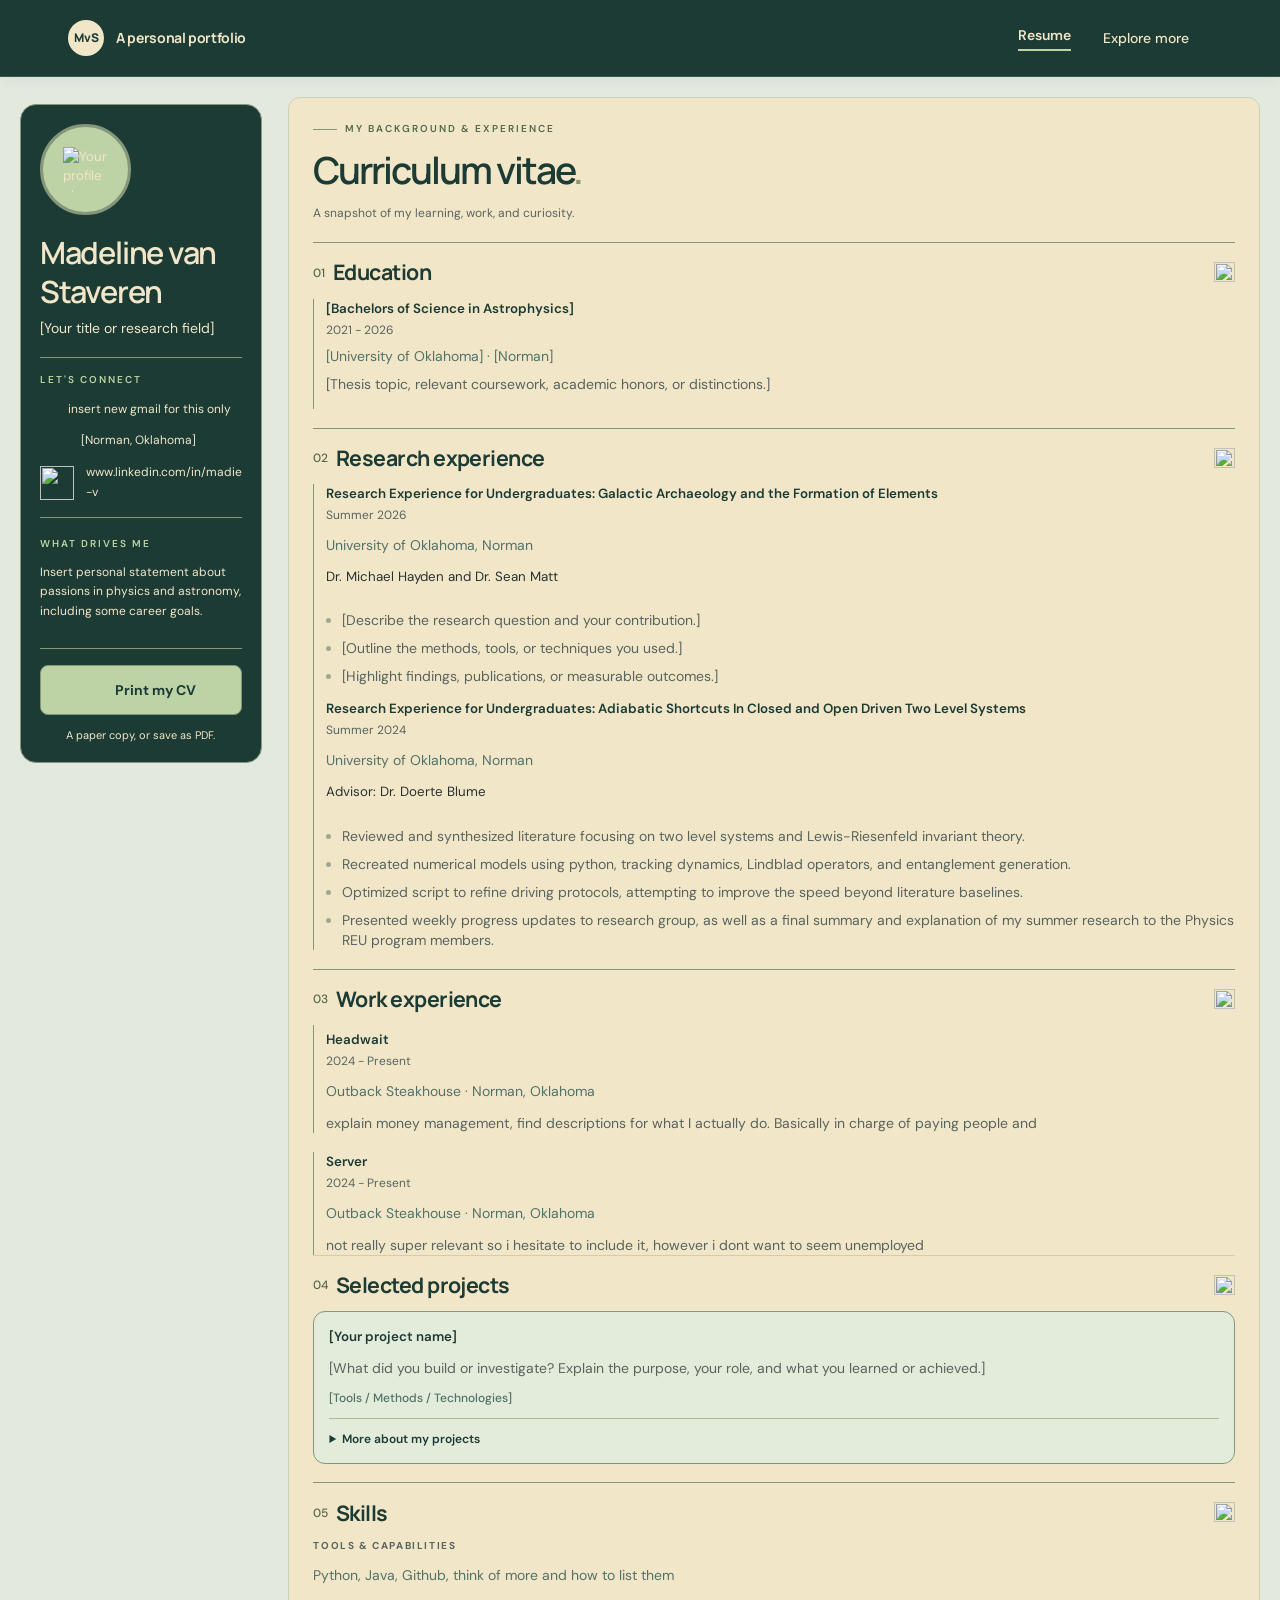
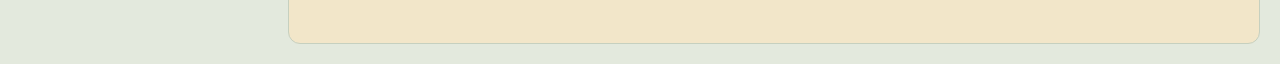
==== index.html @ 47c58ddf "Add files via upload" ====
<!DOCTYPE html>
<html lang="en">
  <head>
    <title>Your Name — Curriculum Vitae</title>
  <meta charset="UTF-8"/>
  <meta name="viewport" content="width=device-width, initial-scale=1.0"/>
  <meta name="robots" content="index,follow">
  <meta name="generator" content="GrapesJS Studio">
  <meta name="description" content="A personal curriculum vitae, research portfolio, and a little about the person behind the work."/>
  <meta property="og:title" content="More About My Projects"/>
  <link rel="preconnect" href="https://fonts.googleapis.com"/>
<link rel="preconnect" href="https://fonts.gstatic.com" crossorigin=""/>
<link href="https://fonts.googleapis.com/css2?family=DM+Sans:wght@400;500;600;700&amp;family=Manrope:wght@500;600;700;800&amp;display=swap" rel="stylesheet"/>
  <link rel="stylesheet" href="./style.css">
  </head>
  <body id="i7v72m" class="gjs-t-body cv-page"><header id="i54zw5" class="site-header"><nav aria-label="Main navigation" id="ip7h6k" class="main-navigation"><a href="./cv.html" id="iegeul" class="gjs-t-link portfolio-home"><span id="i4m7z5" class="personal-monogram">MvS</span><span id="iplcfj" class="website-name">A personal portfolio</span></a><div id="iib8rl" class="navigation-links"><a href="./index.html" aria-current="page" id="igdxzm" class="gjs-t-link cv-navigation-link">Resume</a><details data-menu="" id="i2ym6u" class="explore-dropdown"><summary id="i745q3" class="explore-dropdown-toggle">Explore more<img src="https://api.iconify.design/lucide-chevron-down.svg?color=%23244b43" width="15" height="15" alt="" id="izv2zl"/></summary><div id="isn1ob" class="gjs-t-border explore-dropdown-menu"><a href="./more-about-me.html" id="ig0u7g" class="gjs-t-link more-about-me-link">More About Me</a><a href="./cv.html" id="ivvmmy" class="gjs-t-link more-about-my-projects-link">More About My Projects</a></div></details></div></nav></header><main id="cv-start" class="two-column-cv-layout"><aside aria-label="Personal profile" id="ijd65q" class="fixed-personal-profile"><div id="iqv1b8" class="profile-content"><div id="iqabx7" class="profile-photo-area"><div class="profile-photo-frame"><img src="https://api.iconify.design/lucide-user-round.svg?color=%23517269" alt="Your profile photo placeholder" width="112" height="112" data-photo="" class="profile-photo"/></div><label class="upload-photo-label">Add your photo
<input type="file" accept="image/jpeg,image/png,image/webp" data-photo-input="" class="profile-photo-upload"/></label></div><div class="name-and-profession"><h1 data-field="name" aria-label="Your name" spellcheck="false" id="iljzv3" class="editable-name">Madeline van Staveren</h1><p data-field="title" aria-label="Professional title" class="editable-professional-title">[Your title or research field]</p></div><section id="imna2j" class="contact-information"><h2 class="contact-heading">Let's connect</h2><div class="email-contact"><img src="https://api.iconify.design/lucide-mail.svg?color=%23cbe2b5" width="16" height="16" alt="" id="idjggi" class="email-icon"/><span data-field="email" aria-label="Email address" id="ifij7c" class="editable-email">insert new gmail for this only</span></div><div class="location-contact"><img src="https://static.vecteezy.com/system/resources/previews/044/267/763/non_2x/outline-drawing-of-oklahoma-state-map-free-png.png" width="16" height="16" alt="" id="it7tl-3" class="location-icon"/><span data-field="location" aria-label="Location" id="iwqdhr" class="editable-location">[Norman, Oklahoma]</span></div><div class="website-contact"><img src="https://www.vikingcamps.com/wp-content/uploads/2024/01/linkedin-logo-linkedin-icon-transparent-free-png.webp" width="16" height="16" alt="" id="iukyr-2" class="website-icon"/><span data-field="website" aria-label="Website or LinkedIn" id="i36v7v" class="editable-website">www.linkedin.com/in/madie-v</span></div></section><section id="ikulef" class="personal-statement"><h2 class="personal-statement-heading">What drives me</h2><p data-field="statement" aria-label="Personal statement" id="ijcf7h" class="editable-personal-statement">Insert personal statement about passions in physics and astronomy, including some career goals.</p></section><div class="print-actions"><button type="button" data-print="" class="gjs-t-button print-cv-button"><img src="https://api.iconify.design/lucide-printer.svg?color=%23244b43" alt="" width="17" height="17"/>Print my CV</button><span class="print-helper">A paper copy, or save as PDF.</span></div></div></aside><div id="id5lxn" class="cv-document"><div class="document-eyebrow"><span aria-hidden="true" class="eyebrow-divider"></span>My background &amp; experience</div><div class="cv-introduction"><h2 class="gjs-t-h1 cv-title">Curriculum vitae<span class="title-accent">.</span></h2><p id="iqh8li" class="cv-subtitle">A snapshot of my learning, work, and curiosity.</p></div><div class="editing-instructions"><img src="https://api.iconify.design/lucide-pencil-line.svg?color=%235b7154" alt="" width="17" height="17" class="edit-icon"/><div class="editing-help"><p id="inx8cy" class="editing-tip">Click any placeholder to fill in your CV. Add your photo on the left, then choose “Print my CV” to print or save a PDF.</p><p aria-live="polite" data-status="" class="save-status">Edits are saved in this browser only.</p></div></div><section id="idrsw" class="education-section"><div id="ibc089" class="section-heading-row"><span class="section-number">01</span><h2 class="gjs-t-h2 education-heading">Education</h2><img src="https://api.iconify.design/lucide-graduation-cap.svg?color=%2385977b" alt="" width="21" height="21" class="education-icon"/></div><div class="education-entries"><article class="degree-entry"><div id="iesxng" class="entry-title-row"><h3 data-field="degree-one" aria-label="Degree and field" id="iuhxrv" class="editable-degree">[Bachelors of Science in Astrophysics]</h3><span data-field="degree-one-dates" aria-label="Degree dates" id="i0c14a" class="editable-dates">2021 - 2026</span></div><p data-field="university-one" aria-label="University and location" id="i4zea4" class="editable-university">[University of Oklahoma] · [Norman]</p><p data-field="degree-one-details" aria-label="Education details" class="editable-education-details">[Thesis topic, relevant coursework, academic honors, or distinctions.]</p></article><article id="iq0z9n" class="degree-entry"></article></div></section><section id="i0muk2" class="research-experience-section"><div id="ijy4n1" class="section-heading-row"><span class="section-number">02</span><h2 class="gjs-t-h2 research-heading">Research experience</h2><img src="https://api.iconify.design/lucide-microscope.svg?color=%2385977b" alt="" width="21" height="21" class="research-icon"/></div><article id="ixwggk" class="research-entry"><div id="iszese" class="entry-title-row"><h3 data-field="research-role" aria-label="Research role" id="im0867" class="editable-research-role">Research Experience for Undergraduates: Galactic Archaeology and the Formation of Elements</h3><span data-field="research-dates" aria-label="Research dates" id="i6ov1f" class="editable-dates">Summer 2026</span></div><p data-field="research-institution" aria-label="Research institution" id="iupzvl" class="editable-research-institution">University of Oklahoma, Norman<div id="iolrtf">Dr. Michael Hayden and Dr. Sean Matt</div></p><ul id="i2kgdj" class="research-achievements"><li data-field="research-question" aria-label="Research question" id="i47xoz" class="editable-research-achievement">[Describe the research question and your contribution.]</li><li data-field="research-methods" aria-label="Research methods" class="editable-research-achievement">[Outline the methods, tools, or techniques you used.]</li><li data-field="research-outcomes" aria-label="Research outcomes" id="iyittm" class="editable-research-achievement">[Highlight findings, publications, or measurable outcomes.]</li></ul></article><article id="izejb4u" class="research-entry"><div id="iivytln" class="entry-title-row"><h3 data-field="research-role" aria-label="Research role" id="im45psh" class="editable-research-role">Research Experience for Undergraduates: Adiabatic Shortcuts In Closed and Open Driven Two Level Systems</h3><span data-field="research-dates" aria-label="Research dates" id="ihje3yf" class="editable-dates">Summer 2024</span></div><p data-field="research-institution" aria-label="Research institution" id="i1qhl0x" class="editable-research-institution">University of Oklahoma, Norman<br/><div>Advisor: Dr. Doerte Blume</div></p><ul id="i5al7o" class="research-achievements"><li data-field="research-question" aria-label="Research question" id="i005l7g" class="editable-research-achievement">Reviewed and synthesized literature focusing on two level systems and Lewis-Riesenfeld invariant theory.</li><li data-field="research-methods" aria-label="Research methods" id="ils17pn" class="editable-research-achievement">Recreated numerical models using python, tracking dynamics, Lindblad operators, and entanglement generation. </li><li data-field="research-outcomes" aria-label="Research outcomes" id="i1ao8hs" class="editable-research-achievement">Optimized script to refine driving protocols, attempting to improve the speed beyond literature baselines. </li><li data-field="research-outcomes" aria-label="Research outcomes" id="i1ao8hs-2" class="editable-research-achievement">Presented weekly progress updates to research group, as well as a final summary and explanation of my summer research to the Physics REU program members. </li></ul></article></section><section id="ihuscf" class="work-experience-section"><div class="section-heading-row"><span class="section-number">03</span><h2 class="gjs-t-h2 work-heading">Work experience</h2><img src="https://api.iconify.design/lucide-briefcase-business.svg?color=%2385977b" alt="" width="21" height="21" class="work-icon"/></div><article id="i9oxx5" class="work-entry"><div id="ip3hmh" class="entry-title-row"><h3 data-field="job" aria-label="Job title" id="ikc2oh" class="editable-job-title">Headwait</h3><span data-field="job-dates" aria-label="Employment dates" id="inrzig" class="editable-dates">2024 - Present</span></div><p data-field="employer" aria-label="Employer" id="iwjk4g" class="editable-employer">Outback Steakhouse · Norman, Oklahoma</p><p data-field="job-details" aria-label="Work achievements" id="iufydf" class="editable-work-description">explain money management, find descriptions for what I actually do. Basically in charge of paying people and </p></article></section><article id="i7f7hk" class="work-entry"><div id="i1pdqj" class="entry-title-row"><h3 data-field="job" aria-label="Job title" id="iv1umf" class="editable-job-title">Server</h3><span data-field="job-dates" aria-label="Employment dates" id="i2srmb" class="editable-dates">2024 - Present</span></div><p data-field="employer" aria-label="Employer" id="imykng" class="editable-employer">Outback Steakhouse · Norman, Oklahoma</p><p data-field="job-details" aria-label="Work achievements" id="iu8eie" class="editable-work-description">not really super relevant so i hesitate to include it, however i dont want to seem unemployed </p></article><section id="selected-projects" class="selected-projects-section"><div class="section-heading-row"><span class="section-number">04</span><h2 class="gjs-t-h2 projects-heading">Selected projects</h2><img src="https://api.iconify.design/lucide-folder-open.svg?color=%2385977b" alt="" width="21" height="21" class="projects-icon"/></div><article class="gjs-t-border featured-project-card"><h3 data-field="project-name" aria-label="Project title" class="editable-project-title">[Your project name]</h3><p data-field="project-description" aria-label="Project description" class="editable-project-description">[What did you build or investigate? Explain the purpose, your role, and what you learned or achieved.]</p><p data-field="project-tools" aria-label="Project tools" class="editable-project-tools">[Tools / Methods / Technologies]</p><details data-project-details="" class="project-details-dropdown"><summary class="gjs-t-link project-details-toggle">More about my projects</summary><p data-field="project-story" aria-label="Extended project details" class="editable-extended-project-details">[Share the challenge, your approach, collaborators, outcomes, and where readers can find your work.]</p></details></article></section><section class="skills-and-recognition-section"><div id="ieyxem" class="section-heading-row"><span class="section-number">05</span><h2 id="i9pp5v" class="gjs-t-h2 skills-heading">Skills</h2><img src="https://api.iconify.design/lucide-award.svg?color=%2385977b" alt="" width="21" height="21" class="recognition-icon"/></div><div class="skills-and-awards-columns"><div class="skills-group"><h3 class="skills-subheading">Tools &amp; capabilities</h3><p data-field="skills" aria-label="Skills" id="i7e7za" class="editable-skills">Python, Java, Github, think of more and how to list them</p></div><div id="ib4f3a" class="awards-group"></div></div></section><footer class="document-footer"><span>A work in progress. Always learning.</span><a href="#cv-start" class="gjs-t-link back-to-top-link">Back to top ↑</a></footer></div></main><script id="izo7yk">
(() => {
const root = document.currentScript.parentElement;
root.setAttribute('data-js', 'cv-page');
const scope = document.querySelector('[data-js="cv-page"]');
const bind = (selector, name) => {
const elements = [...scope.querySelectorAll(selector)];
elements.forEach(element => element.setAttribute('data-js', name));
return elements;
};
bind('[data-field]', 'cv-field');
bind('[data-status]', 'cv-status');
bind('[data-photo]', 'cv-photo');
bind('[data-photo-input]', 'cv-photo-input');
bind('[data-menu]', 'cv-menu');
bind('[data-print]', 'cv-print');
const fields = [...scope.querySelectorAll('[data-js="cv-field"]')];
const status = scope.querySelector('[data-js="cv-status"]');
const photo = scope.querySelector('[data-js="cv-photo"]');
const menu = scope.querySelector('[data-js="cv-menu"]');
const storageKey = 'personal-cv-content-v3';
let timer;
fields.forEach(field => {
field.contentEditable = 'true';
field.classList.add('cv-editable');
field.setAttribute('tabindex', '0');
});
try {
const saved = JSON.parse(localStorage.getItem(storageKey) || '{}');
fields.forEach(field => {
if (typeof saved?.[field.dataset.field] === 'string') field.textContent = saved[field.dataset.field];
});
const savedPhoto = localStorage.getItem(storageKey + '-photo');
if (savedPhoto) {
photo.src = savedPhoto;
photo.alt = 'Personal profile photo';
photo.classList.add('profile-photo-custom');
}
} catch {
status.textContent = 'Local saving is unavailable. Print to keep a copy.';
}
function save() {
try {
localStorage.setItem(storageKey, JSON.stringify(Object.fromEntries(fields.map(field => [field.dataset.field, field.textContent]))));
status.textContent = 'Saved on this device. Print or save as PDF to share.';
} catch {
status.textContent = 'Unable to save locally. Print to keep a copy.';
}
}
fields.forEach(field => {
field.addEventListener('input', () => {
status.textContent = 'Saving your changes…';
clearTimeout(timer);
timer = setTimeout(save, 350);
});
field.addEventListener('blur', () => {
clearTimeout(timer);
save();
});
field.addEventListener('paste', event => {
event.preventDefault();
const selection = window.getSelection();
if (!selection || !selection.rangeCount) return;
const range = selection.getRangeAt(0);
if (!field.contains(range.commonAncestorContainer)) return;
range.deleteContents();
const text = document.createTextNode(event.clipboardData.getData('text/plain'));
range.insertNode(text);
range.setStartAfter(text);
range.collapse(true);
selection.removeAllRanges();
selection.addRange(range);
field.dispatchEvent(new Event('input'));
});
});
scope.querySelector('[data-js="cv-photo-input"]').addEventListener('change', event => {
const file = event.target.files[0];
if (!file) return;
if (!['image/jpeg', 'image/png', 'image/webp'].includes(file.type) || file.size > 3 * 1024 * 1024) {
status.textContent = 'Choose a JPEG, PNG, or WebP photo smaller than 3 MB.';
event.target.value = '';
return;
}
const reader = new FileReader();
reader.onerror = () => {
status.textContent = 'Unable to read this photo. Please try another image.';
};
reader.onload = () => {
photo.src = reader.result;
photo.alt = 'Personal profile photo';
photo.classList.add('profile-photo-custom');
try {
localStorage.setItem(storageKey + '-photo', reader.result);
status.textContent = 'Photo saved on this device.';
} catch {
status.textContent = 'Photo added but could not be saved locally.';
}
};
reader.readAsDataURL(file);
});
bind('.explore-dropdown-menu a', 'cv-menu-link');
scope.querySelectorAll('[data-js="cv-menu-link"]').forEach(link => link.addEventListener('click', () => menu.open = false));
document.addEventListener('click', event => {
if (!menu.contains(event.target)) menu.open = false;
});
document.addEventListener('keydown', event => {
if (event.key === 'Escape') {
menu.open = false;
bind('.explore-dropdown-toggle', 'cv-menu-toggle')[0].focus();
}
});
const printGroups = [
['.site-header, .editing-instructions, .upload-photo-label, .print-actions, .document-footer, .read-more-about-me', 'cv-print-hidden'],
['.two-column-cv-layout', 'cv-print-layout'],
['.fixed-personal-profile', 'cv-print-profile'],
['.profile-content', 'cv-print-profile-content'],
['.profile-eyebrow, .editable-professional-title, .contact-heading, .personal-statement-heading, .editable-personal-statement', 'cv-print-text'],
['.education-section, .research-experience-section, .work-experience-section, .selected-projects-section, .skills-and-recognition-section', 'cv-print-section'],
['.cv-title', 'cv-print-heading'],
['.entry-title-row', 'cv-print-row'],
['.contact-information', 'cv-print-contact'],
['.cv-editable', 'cv-print-editable']
].map(([selector, className], index) => {
const name = 'cv-print-group-' + index;
bind(selector, name);
return { name, className };
});
bind('[data-project-details]', 'cv-project-details');
let detailStates = [];
let printing = false;
function preparePrint() {
if (printing) return;
printing = true;
document.activeElement?.blur();
clearTimeout(timer);
save();
scope.classList.add('cv-print-page');
printGroups.forEach(({name, className}) => {
scope.querySelectorAll('[data-js="' + name + '"]').forEach(element => element.classList.add(className));
});
detailStates = [...scope.querySelectorAll('[data-js="cv-project-details"]')].map(element => ({element, open:element.open}));
detailStates.forEach(({element}) => element.open = true);
}
function restorePrint() {
scope.classList.remove('cv-print-page');
printGroups.forEach(({name, className}) => {
scope.querySelectorAll('[data-js="' + name + '"]').forEach(element => element.classList.remove(className));
});
detailStates.forEach(({element, open}) => element.open = open);
printing = false;
}
window.addEventListener('beforeprint', preparePrint);
window.addEventListener('afterprint', restorePrint);
scope.querySelector('[data-js="cv-print"]').addEventListener('click', () => {
preparePrint();
try {
window.print();
} finally {
restorePrint();
}
});
})();
</script></body>
</html>
---- style.css ----
* { box-sizing: border-box; } body {margin: 0;}:root{--gjs-t-color-primary:#244b43;--gjs-t-color-secondary:#f5f4ef;--gjs-t-color-accent:#cbe2b5;--gjs-t-color-success:#38765a;--gjs-t-color-warning:#a07836;--gjs-t-color-error:#b74a44;}html{scroll-behavior:smooth;}.gjs-t-body{background-color:var(--gjs-t-color-secondary);color:#28322f;font-size:15px;line-height:1.7;}.gjs-t-h1{color:var(--gjs-t-color-primary);font-size:48px;line-height:1.15;}.gjs-t-h2{color:var(--gjs-t-color-primary);font-size:23px;line-height:1.35;}.gjs-t-button{background-color:var(--gjs-t-color-accent);color:var(--gjs-t-color-primary);border-radius:8px;}.gjs-t-link{color:var(--gjs-t-color-primary);text-decoration:none;}.gjs-t-border{border-radius:12px;border-color:#dedfd6;}*, ::before, ::after{box-sizing:border-box;border-width:0;border-style:solid;border-color:#e5e7eb;}html, :host{line-height:1.5;-webkit-text-size-adjust:100%;-moz-tab-size:4;tab-size:4;font-family:ui-sans-serif, system-ui, sans-serif, "Apple Color Emoji", "Segoe UI Emoji", "Segoe UI Symbol", "Noto Color Emoji";font-feature-settings:normal;font-variation-settings:normal;-webkit-tap-highlight-color:transparent;}body{margin:0;line-height:inherit;}hr{height:0;color:inherit;border-top-width:1px;}abbr:where([title]){text-decoration:underline dotted;}h1, h2, h3, h4, h5, h6{font-size:inherit;font-weight:inherit;}a{color:inherit;text-decoration:inherit;}b, strong{font-weight:bolder;}code, kbd, samp, pre{font-family:ui-monospace, SFMono-Regular, Menlo, Monaco, Consolas, "Liberation Mono", "Courier New", monospace;font-feature-settings:normal;font-variation-settings:normal;font-size:1em;}small{font-size:80%;}sub, sup{font-size:75%;line-height:0;position:relative;vertical-align:baseline;}sub{bottom:-0.25em;}sup{top:-0.5em;}table{text-indent:0;border-color:inherit;border-collapse:collapse;}button, input, optgroup, select, textarea{font-family:inherit;font-feature-settings:inherit;font-variation-settings:inherit;font-size:100%;font-weight:inherit;line-height:inherit;letter-spacing:inherit;color:inherit;margin:0;padding:0;}button, select{text-transform:none;}button, input:where([type='button']), input:where([type='reset']), input:where([type='submit']){-webkit-appearance:button;background-color:transparent;background-image:none;}:-moz-focusring{outline:auto;}:-moz-ui-invalid{box-shadow:none;}progress{vertical-align:baseline;}::-webkit-inner-spin-button, ::-webkit-outer-spin-button{height:auto;}[type='search']{-webkit-appearance:textfield;outline-offset:-2px;}::-webkit-search-decoration{-webkit-appearance:none;}::-webkit-file-upload-button{-webkit-appearance:button;font:inherit;}summary{display:list-item;}blockquote, dl, dd, h1, h2, h3, h4, h5, h6, hr, figure, p, pre{margin:0;}fieldset{margin:0;padding:0;}legend{padding:0;}ol, ul, menu{list-style:none;margin:0;padding:0;}dialog{padding:0;}textarea{resize:vertical;}input::placeholder, textarea::placeholder{opacity:1;color:#9ca3af;}button, [role="button"]{cursor:pointer;}:disabled{cursor:default;}img, svg, video, canvas, audio, iframe, embed, object{display:block;vertical-align:middle;}img, video{max-width:100%;height:auto;}[hidden]{display:none;}.cv-page{font-family:'DM Sans',sans-serif;-webkit-font-smoothing:antialiased;-moz-osx-font-smoothing:grayscale;margin:0px;background:#f2e6c9 !important;color:#28322f !important;font-size:10pt;line-height:1.45;-webkit-print-color-adjust:exact;print-color-adjust:exact;--gjs-t-color-primary:#1c3b34;--gjs-t-color-secondary:#f2e6c9;--gjs-t-color-accent:#bdd3a5;--gjs-t-color-success:#2d6149;}.top-navigation{border-bottom-width:1px;border-color:#85977b;background-color:var(--gjs-t-color-primary);}.navigation-container{margin-left:auto;margin-right:auto;display:flex;max-width:1240px;align-items:center;justify-content:space-between;gap:1.5rem;padding-left:3rem;padding-right:3rem;padding-top:1.25rem;padding-bottom:1.25rem;}.home-link{display:flex;align-items:center;gap:0.75rem;border-radius:0.375rem;color:var(--gjs-t-color-secondary);}.home-link:focus-visible{outline-style:solid;outline-width:2px;outline-offset:4px;}.personal-monogram{display:flex;height:2.25rem;width:2.25rem;align-items:center;justify-content:center;border-radius:9999px;background-color:var(--gjs-t-color-secondary);font-family:'Manrope',sans-serif;font-size:0.75rem;line-height:1rem;font-weight:800;color:var(--gjs-t-color-primary);}.website-name{font-family:'Manrope',sans-serif;font-size:0.875rem;line-height:1.25rem;font-weight:700;letter-spacing:-0.025em;}.navigation-links{display:flex;align-items:center;gap:2rem;flex-wrap:wrap;}.cv-navigation-link{border-bottom-width:2px;border-color:var(--gjs-t-color-accent);padding-bottom:0.25rem;font-size:0.875rem;line-height:1.25rem;font-weight:600;color:var(--gjs-t-color-secondary);}.cv-navigation-link:hover{color:var(--gjs-t-color-accent);}.cv-navigation-link:focus-visible{outline-style:solid;outline-width:2px;outline-offset:4px;}.more-pages-dropdown{position:relative;}.more-pages-toggle{display:flex;cursor:pointer;list-style-type:none;align-items:center;gap:0.5rem;border-radius:0.375rem;padding-top:0.25rem;padding-bottom:0.25rem;font-size:0.875rem;line-height:1.25rem;font-weight:500;color:var(--gjs-t-color-secondary);}.more-pages-toggle:hover{color:var(--gjs-t-color-accent);}.more-pages-toggle:focus-visible{outline-style:solid;outline-width:2px;outline-offset:4px;}.more-pages-menu{position:absolute;right:0px;top:2.75rem;z-index:30;display:flex;width:16rem;flex-direction:column;gap:0.25rem;border-width:1px;background-color:rgb(255 255 255 / 1);padding:0.5rem;box-shadow:0 0 #0000, 0 0 #0000, 0 20px 25px -5px rgb(0 0 0 / 0.05), 0 8px 10px -6px rgb(0 0 0 / 0.05);}.more-about-me-link{border-radius:0.5rem;padding-left:1rem;padding-right:1rem;padding-top:0.75rem;padding-bottom:0.75rem;font-size:0.875rem;line-height:1.25rem;background-color:var(--gjs-t-color-accent);color:var(--gjs-t-color-primary);}.more-about-me-link:hover{background-color:#85977b;color:var(--gjs-t-color-secondary);}.more-about-me-link:focus-visible{outline-style:solid;outline-width:2px;}.more-about-my-projects-link{border-radius:0.5rem;padding-left:1rem;padding-right:1rem;padding-top:0.75rem;padding-bottom:0.75rem;font-size:0.875rem;line-height:1.25rem;}.more-about-my-projects-link:hover{background-color:var(--gjs-t-color-accent);color:var(--gjs-t-color-primary);}.more-about-my-projects-link:focus-visible{outline-style:solid;outline-width:2px;}.two-column-cv-layout{margin-left:auto;margin-right:auto;display:grid !important;max-width:none !important;grid-template-columns:64mm minmax(0,1fr) !important;align-items:start !important;gap:7mm !important;padding-left:3rem;padding-right:3rem;padding-bottom:3rem;padding-top:2.5rem;padding:20px !important;margin:0 !important;background-color:#e3e9dd;}.fixed-profile-panel{position:sticky;top:2rem;overflow:hidden;border-radius:1rem;background-color:var(--gjs-t-color-primary);color:rgb(237 242 235 / 1);}.profile-content{display:flex;flex-direction:column;gap:5mm !important;padding:5mm !important;}.profile-introduction{display:flex;align-items:center;justify-content:space-between;gap:1rem;}.profile-eyebrow{font-size:10px;font-weight:600;text-transform:uppercase;letter-spacing:0.2em;color:var(--gjs-t-color-accent) !important;}.profile-accent{height:0.5rem;width:0.5rem;border-radius:9999px;background-color:var(--gjs-t-color-accent);}.profile-photo-area{display:flex;flex-direction:column;align-items:flex-start;gap:0.75rem;}.profile-photo-frame{height:24mm !important;width:24mm !important;overflow:hidden;border-radius:9999px;border-width:1mm !important;border-color:#85977b;background-color:var(--gjs-t-color-accent);}.profile-photo{height:100%;width:100%;object-fit:cover;padding:1.25rem;transition:opacity 150ms ease;}.upload-profile-photo{cursor:pointer;border-radius:0.25rem;font-size:0.75rem;line-height:1rem;color:rgb(214 226 215 / 1);text-decoration-line:underline;text-decoration-color:#7f9e90;text-underline-offset:4px;}.upload-profile-photo:focus-within{outline-style:solid;outline-width:2px;outline-offset:4px;}.upload-profile-photo:hover{color:rgb(255 255 255 / 1);}.profile-photo-file-input{position:absolute;width:1px;height:1px;padding:0;margin:-1px;overflow:hidden;clip:rect(0, 0, 0, 0);white-space:nowrap;border-width:0;}.name-and-profession{display:flex;flex-direction:column;gap:0.5rem;}.editable-name{border-radius:0.25rem;font-family:'Manrope',sans-serif;font-size:23pt !important;font-weight:600;line-height:1.25;letter-spacing:-0.04em;outline:2px solid transparent;outline-offset:2px;color:var(--gjs-t-color-secondary);}.editable-name:focus{box-shadow:0 0 0 0px #fff, 0 0 0 calc(2px + 0px) rgb(203 226 181 / 0.5), 0 0 #0000;outline-style:solid;outline-width:2px;outline-color:var(--gjs-t-color-accent);}.editable-professional-title{border-radius:0.25rem;font-size:0.875rem;line-height:1.25rem;color:var(--gjs-t-color-secondary) !important;outline:2px solid transparent;outline-offset:2px;}.editable-professional-title:focus{box-shadow:0 0 0 0px #fff, 0 0 0 calc(2px + 0px) rgb(203 226 181 / 0.5), 0 0 #0000;outline-style:solid;outline-width:2px;outline-color:var(--gjs-t-color-accent);}.contact-information{display:flex;flex-direction:column;gap:3mm !important;border-top-width:1px;border-bottom-width:1px;border-color:#85977b !important;padding-top:4mm !important;padding-bottom:4mm !important;}.contact-heading{font-size:10px;font-weight:600;text-transform:uppercase;letter-spacing:0.2em;color:var(--gjs-t-color-accent) !important;}.email-contact{display:flex;align-items:flex-start;gap:0.75rem;}.email-icon{margin-top:0.25rem;flex-shrink:0;}.editable-email{min-width:0px;overflow-wrap:anywhere !important;border-radius:0.25rem;font-size:9pt !important;line-height:1.25rem;outline:2px solid transparent;outline-offset:2px;}.editable-email:focus{box-shadow:0 0 0 0px #fff, 0 0 0 calc(2px + 0px) rgb(203 226 181 / 0.5), 0 0 #0000;outline-style:solid;outline-width:2px;outline-color:var(--gjs-t-color-accent);}.phone-contact{display:flex;align-items:flex-start;gap:0.75rem;}.phone-icon{margin-top:0.25rem;flex-shrink:0;}.editable-phone{border-radius:0.25rem;font-size:9pt !important;line-height:1.25rem;outline:2px solid transparent;outline-offset:2px;}.editable-phone:focus{box-shadow:0 0 0 0px #fff, 0 0 0 calc(2px + 0px) rgb(203 226 181 / 0.5), 0 0 #0000;outline-style:solid;outline-width:2px;outline-color:var(--gjs-t-color-accent);}.location-contact{display:flex;align-items:flex-start;gap:0.75rem;}.location-icon{margin-top:0.25rem;flex-shrink:0;}.editable-location{border-radius:0.25rem;font-size:9pt !important;line-height:1.25rem;outline:2px solid transparent;outline-offset:2px;}.editable-location:focus{box-shadow:0 0 0 0px #fff, 0 0 0 calc(2px + 0px) rgb(203 226 181 / 0.5), 0 0 #0000;outline-style:solid;outline-width:2px;outline-color:var(--gjs-t-color-accent);}.website-contact{display:flex;align-items:flex-start;gap:0.75rem;}.website-icon{margin-top:0.25rem;flex-shrink:0;}.editable-website{min-width:0px;overflow-wrap:anywhere !important;border-radius:0.25rem;font-size:9pt !important;line-height:1.25rem;outline:2px solid transparent;outline-offset:2px;}.editable-website:focus{box-shadow:0 0 0 0px #fff, 0 0 0 calc(2px + 0px) rgb(203 226 181 / 0.5), 0 0 #0000;outline-style:solid;outline-width:2px;outline-color:var(--gjs-t-color-accent);}.personal-statement{display:flex;flex-direction:column;gap:0.75rem;}.personal-statement-heading{font-size:10px;font-weight:600;text-transform:uppercase;letter-spacing:0.2em;color:var(--gjs-t-color-accent) !important;}.editable-personal-statement{border-radius:0.25rem;font-size:9pt !important;line-height:1.6 !important;color:var(--gjs-t-color-secondary) !important;outline:2px solid transparent;outline-offset:2px;white-space:pre-wrap;overflow-wrap:anywhere;}.editable-personal-statement:focus{box-shadow:0 0 0 0px #fff, 0 0 0 calc(2px + 0px) rgb(203 226 181 / 0.5), 0 0 #0000;outline-style:solid;outline-width:2px;outline-color:var(--gjs-t-color-accent);}.print-cv-actions{display:flex;flex-direction:column;gap:0.75rem;}.print-cv-button{display:flex;width:100%;align-items:center;justify-content:center;gap:0.75rem;padding-left:1.25rem;padding-right:1.25rem;padding-top:0.75rem;padding-bottom:0.75rem;font-size:0.875rem;line-height:1.25rem;font-weight:700;transition-property:color, background-color, border-color, text-decoration-color, fill, stroke;transition-timing-function:cubic-bezier(0.4, 0, 0.2, 1);transition-duration:150ms;min-height:48px;padding:0.875rem 1rem;background-color:var(--gjs-t-color-accent);color:var(--gjs-t-color-primary);border:1px solid #afc998;border-radius:8px;border-color:#85977b;}.print-cv-button:hover{background-color:var(--gjs-t-color-secondary);border-color:var(--gjs-t-color-accent);color:var(--gjs-t-color-primary);}.print-cv-button:focus-visible{outline-style:solid;outline-width:2px;outline-offset:4px;outline-color:var(--gjs-t-color-accent);outline:2px solid var(--gjs-t-color-primary);}.print-helper-text{text-align:center;font-size:11px;color:rgb(182 203 189 / 1);}.cv-document-column{min-width:0px;}.document-eyebrow{display:flex;align-items:center;gap:0.5rem;font-size:10px;font-weight:600;text-transform:uppercase;letter-spacing:0.2em;color:#52684a;}.eyebrow-line{height:1px;width:1.5rem;background-color:rgb(138 156 131 / 1);}.cv-introduction{margin-bottom:5mm !important;margin-top:0.75rem;display:flex;flex-direction:column;gap:0.75rem;}.cv-page-heading{font-family:'Manrope';font-weight:600;letter-spacing:-0.055em;}.heading-accent{color:rgb(142 170 124 / 1);}.cv-subtitle{font-size:9pt !important;line-height:1.25rem;color:#58645e;}.editing-instructions{margin-bottom:2.25rem;display:none !important;align-items:flex-start;gap:0.75rem;border-radius:0.5rem;border-width:1px;border-color:rgb(220 227 211 / 1);background-color:rgb(237 241 230 / 1);padding-left:1rem;padding-right:1rem;padding-top:0.75rem;padding-bottom:0.75rem;}.editing-icon{margin-top:0.125rem;flex-shrink:0;}.editing-help{display:flex;flex:1 1 0%;flex-direction:column;gap:0.25rem;}.editing-tip{font-size:0.75rem;line-height:1rem;color:rgb(82 99 79 / 1);}.local-save-status{font-size:11px;color:rgb(123 135 115 / 1);}.education-section{border-top-width:1px;border-color:#85977b;padding-bottom:5mm !important;padding-top:4mm !important;break-inside:avoid;}.section-heading-row{margin-bottom:3mm !important;display:flex;align-items:center;gap:2mm !important;}.section-number{font-size:0.75rem;line-height:1rem;font-weight:500;color:#52684a;}.education-heading{font-family:'Manrope',sans-serif;font-weight:700;letter-spacing:-0.025em;font-size:16pt !important;color:var(--gjs-t-color-primary);}.education-icon{margin-left:auto;}.education-entries{display:flex;flex-direction:column;gap:4mm !important;border-left-width:1px;border-color:#85977b;padding-left:3mm !important;}.degree-entry{display:flex;flex-direction:column;gap:0.5rem;}.degree-title-row{display:flex;align-items:flex-start;justify-content:space-between;gap:1rem;}.editable-degree{border-radius:0.25rem;font-weight:600;outline:2px solid transparent;outline-offset:2px;color:var(--gjs-t-color-primary);}.editable-degree:focus{box-shadow:0 0 0 0px #fff, 0 0 0 calc(2px + 0px) rgb(186 202 177 / 1), 0 0 #0000;outline-style:solid;outline-width:2px;outline-color:#bacab1;}.editable-education-dates{flex-shrink:0;border-radius:0.25rem;font-size:0.75rem;line-height:1rem;color:rgb(126 137 125 / 1);outline:2px solid transparent;outline-offset:2px;}.editable-education-dates:focus{box-shadow:0 0 0 0px #fff, 0 0 0 calc(2px + 0px) rgb(186 202 177 / 1), 0 0 #0000;}.editable-university{border-radius:0.25rem;font-size:0.875rem;line-height:1.25rem;color:#517269;outline:2px solid transparent;outline-offset:2px;}.editable-university:focus{box-shadow:0 0 0 0px #fff, 0 0 0 calc(2px + 0px) rgb(186 202 177 / 1), 0 0 #0000;outline-style:solid;outline-width:2px;outline-color:#bacab1;}.editable-education-details{border-radius:0.25rem;font-size:0.875rem;line-height:1.25rem;color:#58645e;outline:2px solid transparent;outline-offset:2px;white-space:pre-wrap;overflow-wrap:anywhere;}.editable-education-details:focus{box-shadow:0 0 0 0px #fff, 0 0 0 calc(2px + 0px) rgb(186 202 177 / 1), 0 0 #0000;outline-style:solid;outline-width:2px;outline-color:#bacab1;}.second-degree-entry{display:flex;flex-direction:column;gap:0.5rem;}.research-experience-section{border-top-width:1px;border-color:#85977b;padding-bottom:5mm !important;padding-top:4mm !important;break-inside:avoid;scroll-margin-top:110px;}.research-experience-heading{font-family:'Manrope';font-weight:700;letter-spacing:-0.025em;}.research-icon{margin-left:auto;}.research-entry{display:flex;flex-direction:column;gap:0.75rem;border-left-width:1px;border-color:#85977b;padding-left:3mm !important;}.research-title-row{display:flex;align-items:flex-start;justify-content:space-between;gap:1rem;}.editable-research-role{border-radius:0.25rem;font-weight:600;outline:2px solid transparent;outline-offset:2px;color:var(--gjs-t-color-primary);}.editable-research-role:focus{box-shadow:0 0 0 0px #fff, 0 0 0 calc(2px + 0px) rgb(186 202 177 / 1), 0 0 #0000;outline-style:solid;outline-width:2px;outline-color:#bacab1;}.editable-research-dates{flex-shrink:0;border-radius:0.25rem;font-size:0.75rem;line-height:1rem;color:rgb(126 137 125 / 1);outline:2px solid transparent;outline-offset:2px;}.editable-research-dates:focus{box-shadow:0 0 0 0px #fff, 0 0 0 calc(2px + 0px) rgb(186 202 177 / 1), 0 0 #0000;}.editable-research-institution{border-radius:0.25rem;font-size:0.875rem;line-height:1.25rem;color:#517269;outline:2px solid transparent;outline-offset:2px;}.editable-research-institution:focus{box-shadow:0 0 0 0px #fff, 0 0 0 calc(2px + 0px) rgb(186 202 177 / 1), 0 0 #0000;outline-style:solid;outline-width:2px;outline-color:#bacab1;}.research-achievements{display:flex;list-style-type:disc;flex-direction:column;gap:0.5rem;padding-left:1rem;font-size:0.875rem;line-height:1.25rem;color:#58645e;}.research-achievements *::marker{color:rgb(157 170 144 );}.research-achievements::marker{color:rgb(157 170 144 );}.editable-research-achievement{border-radius:0.25rem;outline:2px solid transparent;outline-offset:2px;}.editable-research-achievement:focus{box-shadow:0 0 0 0px #fff, 0 0 0 calc(2px + 0px) rgb(186 202 177 / 1), 0 0 #0000;outline-style:solid;outline-width:2px;outline-color:#bacab1;}.work-experience-section{border-top-width:1px;border-color:#85977b;padding-bottom:5mm !important;padding-top:4mm !important;break-inside:avoid;}.work-experience-heading{font-family:'Manrope';font-weight:700;letter-spacing:-0.025em;}.work-icon{margin-left:auto;}.work-entry{display:flex;flex-direction:column;gap:0.75rem;border-left-width:1px;border-color:#85977b;padding-left:3mm !important;}.work-title-row{display:flex;align-items:flex-start;justify-content:space-between;gap:1rem;}.editable-job-title{border-radius:0.25rem;font-weight:600;outline:2px solid transparent;outline-offset:2px;color:var(--gjs-t-color-primary);}.editable-job-title:focus{box-shadow:0 0 0 0px #fff, 0 0 0 calc(2px + 0px) rgb(186 202 177 / 1), 0 0 #0000;outline-style:solid;outline-width:2px;outline-color:#bacab1;}.editable-employment-dates{flex-shrink:0;border-radius:0.25rem;font-size:0.75rem;line-height:1rem;color:rgb(126 137 125 / 1);outline:2px solid transparent;outline-offset:2px;}.editable-employment-dates:focus{box-shadow:0 0 0 0px #fff, 0 0 0 calc(2px + 0px) rgb(186 202 177 / 1), 0 0 #0000;}.editable-employer{border-radius:0.25rem;font-size:0.875rem;line-height:1.25rem;color:#517269;outline:2px solid transparent;outline-offset:2px;}.editable-employer:focus{box-shadow:0 0 0 0px #fff, 0 0 0 calc(2px + 0px) rgb(186 202 177 / 1), 0 0 #0000;outline-style:solid;outline-width:2px;outline-color:#bacab1;}.editable-work-description{border-radius:0.25rem;font-size:0.875rem;line-height:1.25rem;color:#58645e;outline:2px solid transparent;outline-offset:2px;white-space:pre-wrap;overflow-wrap:anywhere;}.editable-work-description:focus{box-shadow:0 0 0 0px #fff, 0 0 0 calc(2px + 0px) rgb(186 202 177 / 1), 0 0 #0000;outline-style:solid;outline-width:2px;outline-color:#bacab1;}.more-about-my-projects-section{scroll-margin-top:2rem;border-top-width:1px;border-color:#85977b;padding-bottom:2rem;padding-top:1.5rem;}.projects-heading{font-family:'Manrope',sans-serif;font-weight:700;letter-spacing:-0.025em;font-size:16pt !important;color:var(--gjs-t-color-primary);}.projects-icon{margin-left:auto;}.featured-project-card{display:flex;flex-direction:column;gap:0.75rem;border-width:1px;background-color:#e3ebda;padding:4mm !important;break-inside:avoid;box-shadow:none !important;border-color:#85977b;}.project-title-row{display:flex;align-items:flex-start;justify-content:space-between;gap:0.75rem;}.editable-project-name{border-radius:0.25rem;font-weight:600;outline:2px solid transparent;outline-offset:2px;}.editable-project-name:focus{box-shadow:0 0 0 0px #fff, 0 0 0 calc(2px + 0px) rgb(186 202 177 / 1), 0 0 #0000;}.editable-project-description{border-radius:0.25rem;font-size:0.875rem;line-height:1.25rem;color:#58645e;outline:2px solid transparent;outline-offset:2px;white-space:pre-wrap;overflow-wrap:anywhere;}.editable-project-description:focus{box-shadow:0 0 0 0px #fff, 0 0 0 calc(2px + 0px) rgb(186 202 177 / 1), 0 0 #0000;outline-style:solid;outline-width:2px;outline-color:#bacab1;}.editable-project-tools{border-radius:0.25rem;font-size:0.75rem;line-height:1rem;font-weight:500;color:#517269;outline:2px solid transparent;outline-offset:2px;}.editable-project-tools:focus{box-shadow:0 0 0 0px #fff, 0 0 0 calc(2px + 0px) rgb(186 202 177 / 1), 0 0 #0000;outline-style:solid;outline-width:2px;outline-color:#bacab1;}.project-details-dropdown{border-top-width:1px;border-color:#a9ba9d;padding-top:0.75rem;}.project-details-toggle{cursor:pointer;border-radius:0.25rem;font-size:0.75rem;line-height:1rem;font-weight:600;color:var(--gjs-t-color-primary);}.project-details-toggle:hover{color:var(--gjs-t-color-success);}.project-details-toggle:focus-visible{outline-style:solid;outline-width:2px;}.editable-extended-project-details{margin-top:0.75rem;border-radius:0.25rem;font-size:0.875rem;line-height:1.25rem;color:#58645e;outline:2px solid transparent;outline-offset:2px;white-space:pre-wrap;overflow-wrap:anywhere;}.editable-extended-project-details:focus{box-shadow:0 0 0 0px #fff, 0 0 0 calc(2px + 0px) rgb(186 202 177 / 1), 0 0 #0000;outline-style:solid;outline-width:2px;outline-color:#bacab1;}.skills-and-awards-section{border-top-width:1px;border-color:rgb(222 223 214 / 1);padding-bottom:2rem;padding-top:1.5rem;}.skills-heading{font-family:'Manrope',sans-serif;font-weight:700;letter-spacing:-0.025em;font-size:16pt !important;color:var(--gjs-t-color-primary);}.recognition-icon{margin-left:auto;}.skills-and-recognition-columns{display:grid;grid-template-columns:repeat(2, minmax(0, 1fr));gap:1.5rem;}.skills-group{display:flex;flex-direction:column;gap:0.75rem;}.skills-subheading{font-size:10px;font-weight:700;text-transform:uppercase;letter-spacing:0.16em;color:#58645e;}.editable-skills{border-radius:0.25rem;font-size:0.875rem;line-height:1.25rem;color:#517269;outline:2px solid transparent;outline-offset:2px;white-space:pre-wrap;overflow-wrap:anywhere;}.editable-skills:focus{box-shadow:0 0 0 0px #fff, 0 0 0 calc(2px + 0px) rgb(186 202 177 / 1), 0 0 #0000;outline-style:solid;outline-width:2px;outline-color:#bacab1;}.awards-group{display:flex;flex-direction:column;gap:0.75rem;}.awards-subheading{font-size:10px;font-weight:700;text-transform:uppercase;letter-spacing:0.16em;color:#58645e;}.editable-awards{border-radius:0.25rem;font-size:0.875rem;line-height:1.25rem;color:#517269;outline:2px solid transparent;outline-offset:2px;white-space:pre-wrap;overflow-wrap:anywhere;}.editable-awards:focus{box-shadow:0 0 0 0px #fff, 0 0 0 calc(2px + 0px) rgb(186 202 177 / 1), 0 0 #0000;outline-style:solid;outline-width:2px;outline-color:#bacab1;}.more-about-me-section{scroll-margin-top:2rem;border-radius:0.75rem;border-width:1px;border-color:#85977b;background-color:var(--gjs-t-color-accent);padding:1.5rem;break-inside:avoid;}.about-eyebrow{margin-bottom:0.5rem;font-size:10px;font-weight:600;text-transform:uppercase;letter-spacing:0.18em;color:#52684a;}.about-me-heading{margin-bottom:0.75rem;font-family:'Manrope',sans-serif;font-weight:700;letter-spacing:-0.025em;color:var(--gjs-t-color-primary);}.editable-about-me{border-radius:0.25rem;font-size:0.875rem;line-height:1.75rem;color:var(--gjs-t-color-primary);outline:2px solid transparent;outline-offset:2px;white-space:pre-wrap;overflow-wrap:anywhere;}.editable-about-me:focus{box-shadow:0 0 0 0px #fff, 0 0 0 calc(2px + 0px) rgb(186 202 177 / 1), 0 0 #0000;outline-style:solid;outline-width:2px;outline-color:#bacab1;}.document-footer{margin-top:2rem;display:none !important;align-items:center;justify-content:space-between;gap:1rem;border-top-width:1px;border-color:rgb(222 223 214 / 1);padding-top:1.25rem;font-size:11px;color:rgb(136 144 130 / 1);}.back-to-top-link{border-radius:0.25rem;flex-shrink:0;}.back-to-top-link:hover{text-decoration-line:underline;}.back-to-top-link:focus-visible{outline-style:solid;outline-width:2px;outline-offset:4px;}.portfolio-type{font-family:'DM Sans',sans-serif;}.title-type{font-family:'Manrope',sans-serif;}.portfolio-home{display:flex;align-items:center;gap:0.75rem;border-radius:0.25rem;color:var(--gjs-t-color-secondary);}.portfolio-home:focus-visible{outline-style:solid;outline-width:2px;outline-offset:4px;}.explore-dropdown{position:relative;}.explore-dropdown-toggle{display:flex;cursor:pointer;list-style-type:none;align-items:center;gap:0.5rem;border-radius:0.25rem;padding-top:0.25rem;padding-bottom:0.25rem;font-size:0.875rem;line-height:1.25rem;font-weight:500;color:var(--gjs-t-color-secondary);}.explore-dropdown-toggle:hover{color:var(--gjs-t-color-accent);}.explore-dropdown-toggle:focus-visible{outline-style:solid;outline-width:2px;outline-offset:4px;}.explore-dropdown-menu{position:absolute;right:0px;top:2.75rem;z-index:60;display:flex;width:16rem;flex-direction:column;gap:0.25rem;border-width:1px;background-color:var(--gjs-t-color-secondary);padding:0.5rem;box-shadow:0 0 #0000, 0 0 #0000, 0 10px 15px -3px rgb(0 0 0 / 0.05), 0 4px 6px -4px rgb(0 0 0 / 0.05);max-width:calc(100vw - 40px);border-color:#85977b;}.fixed-personal-profile{position:static !important;top:auto !important;overflow:visible !important;border-radius:3mm;background-color:var(--gjs-t-color-primary);color:var(--gjs-t-color-secondary) !important;box-shadow:none !important;align-self:start;background:var(--gjs-t-color-primary) !important;border:1px solid #dedfd6;border-color:#85977b;}.profile-eyebrow-row{display:flex;align-items:center;justify-content:space-between;gap:1rem;}.upload-photo-label{cursor:pointer;border-radius:0.25rem;font-size:0.75rem;line-height:1rem;color:rgb(214 226 215 / 1);text-decoration-line:underline;text-decoration-color:#7f9e90;text-underline-offset:4px;display:none !important;}.upload-photo-label:focus-within{outline-style:solid;outline-width:2px;outline-offset:4px;}.upload-photo-label:hover{color:rgb(255 255 255 / 1);}.profile-photo-upload{position:absolute;width:1px;height:1px;padding:0;margin:-1px;overflow:hidden;clip:rect(0, 0, 0, 0);white-space:nowrap;border-width:0;}.print-actions{display:flex !important;flex-direction:column;gap:0.75rem;margin-top:0.5rem;padding-top:1rem;border-top:1px solid #ccd5c4;border-color:#85977b;}.print-helper{text-align:center;font-size:11px;color:var(--gjs-t-color-secondary);line-height:1.5;}.cv-document{min-width:0px;background-color:var(--gjs-t-color-secondary);padding:24px;border:1px solid #c6d0bf;border-radius:12px;}.eyebrow-divider{height:1px;width:1.5rem;background-color:#85977b;}.cv-title{font-weight:600;letter-spacing:-0.055em;font-family:'Manrope',sans-serif;font-size:28pt !important;line-height:1.15 !important;color:var(--gjs-t-color-primary);}.title-accent{color:#85977b;}.edit-icon{margin-top:0.125rem;flex-shrink:0;}.save-status{font-size:11px;color:rgb(123 135 115 / 1);}.entry-title-row{display:flex;align-items:flex-start;justify-content:space-between;gap:1mm !important;flex-direction:column !important;}.editable-dates{flex-shrink:0;border-radius:0.25rem;font-size:0.75rem;line-height:1rem;color:#58645e;min-width:72px;}.editable-dates:focus{outline-style:solid;outline-width:2px;outline-color:#bacab1;}.research-heading{font-weight:700;letter-spacing:-0.025em;font-family:'Manrope',sans-serif;font-size:16pt !important;color:var(--gjs-t-color-primary);}.work-heading{font-weight:700;letter-spacing:-0.025em;font-family:'Manrope',sans-serif;font-size:16pt !important;color:var(--gjs-t-color-primary);}.editable-project-title{border-radius:0.25rem;font-weight:600;color:var(--gjs-t-color-primary);}.editable-project-title:focus{outline-style:solid;outline-width:2px;outline-color:#bacab1;}.skills-and-recognition-section{border-top-width:1px;border-color:#85977b;padding-bottom:5mm !important;padding-top:4mm !important;break-inside:avoid;}.skills-and-awards-columns{display:grid;grid-template-columns:minmax(0,1fr) !important;gap:4mm !important;}.editable-name:hover{outline:1px dashed rgba(203,226,181,.55);outline-offset:4px;}.editable-professional-title:hover{outline:1px dashed rgba(203,226,181,.55);outline-offset:4px;}.editable-email:hover{outline:1px dashed rgba(203,226,181,.55);outline-offset:4px;}.editable-phone:hover{outline:1px dashed rgba(203,226,181,.55);outline-offset:4px;}.editable-location:hover{outline:1px dashed rgba(203,226,181,.55);outline-offset:4px;}.editable-website:hover{outline:1px dashed rgba(203,226,181,.55);outline-offset:4px;}.editable-personal-statement:hover{outline:1px dashed rgba(203,226,181,.55);outline-offset:4px;}.editable-degree:hover{outline:1px dashed #bacab1;outline-offset:4px;}.editable-university:hover{outline:1px dashed #bacab1;outline-offset:4px;}.editable-education-details:hover{outline:1px dashed #bacab1;outline-offset:4px;}.editable-dates:hover{outline:1px dashed #bacab1;outline-offset:4px;}.editable-research-role:hover{outline:1px dashed #bacab1;outline-offset:4px;}.editable-research-institution:hover{outline:1px dashed #bacab1;outline-offset:4px;}.editable-research-achievement:hover{outline:1px dashed #bacab1;outline-offset:4px;}.editable-job-title:hover{outline:1px dashed #bacab1;outline-offset:4px;}.editable-employer:hover{outline:1px dashed #bacab1;outline-offset:4px;}.editable-work-description:hover{outline:1px dashed #bacab1;outline-offset:4px;}.editable-project-title:hover{outline:1px dashed #bacab1;outline-offset:4px;}.editable-project-description:hover{outline:1px dashed #bacab1;outline-offset:4px;}.editable-project-tools:hover{outline:1px dashed #bacab1;outline-offset:4px;}.editable-extended-project-details:hover{outline:1px dashed #bacab1;outline-offset:4px;}.editable-skills:hover{outline:1px dashed #bacab1;outline-offset:4px;}.editable-awards:hover{outline:1px dashed #bacab1;outline-offset:4px;}.editable-about-me:hover{outline:1px dashed #bacab1;outline-offset:4px;}.cv-editable{cursor:text;transition:background-color 150ms ease,outline-color 150ms ease;overflow-wrap:anywhere;outline:none !important;box-shadow:none !important;}.cv-editable:hover{background-color:rgb(142 170 124 / 0.09);}.cv-editable:focus{outline:2px solid #bacab1;outline-offset:4px;}.site-header{border-bottom-width:1px;border-color:#d8caaa;background-color:var(--gjs-t-color-primary) !important;display:block !important;position:sticky;top:0;z-index:50;border-bottom:1px solid #dedfd6;box-shadow:0 2px 12px rgba(28,59,52,.06);border-bottom-color:#36594f;color:var(--gjs-t-color-secondary);}.main-navigation{margin-left:auto;margin-right:auto;display:flex;max-width:1240px;align-items:center;justify-content:space-between;gap:1.5rem;padding-left:3rem;padding-right:3rem;padding-top:1.25rem;padding-bottom:1.25rem;min-height:76px;flex-wrap:wrap;background-color:var(--gjs-t-color-primary);color:var(--gjs-t-color-secondary);}.selected-projects-section{scroll-margin-top:2rem;border-top-width:1px;border-color:#d8caaa;padding-bottom:5mm !important;padding-top:4mm !important;break-inside:avoid;}.more-about-me-preview{border-radius:0.75rem;border-width:1px;border-color:#d8caaa;background-color:#e9dfc4;padding:4mm !important;break-inside:avoid;}.editable-about-preview{border-radius:0.25rem;font-size:0.875rem;line-height:1.75rem;color:rgb(101 116 94 / 1);}.editable-about-preview:focus{outline-style:solid;outline-width:2px;outline-color:#bacab1;}.read-more-about-me{margin-top:1rem;display:none !important;align-items:center;gap:0.5rem;border-radius:0.25rem;font-size:0.875rem;line-height:1.25rem;font-weight:600;}.read-more-about-me:hover{text-decoration-line:underline;}.read-more-about-me:focus-visible{outline-style:solid;outline-width:2px;outline-offset:4px;}.profile-photo-custom{padding:0 !important;}.cv-editable:focus-visible{outline:2px solid var(--gjs-t-color-accent);outline-offset:4px;}.cv-print-hidden{display:none !important;}.cv-print-page{background:#fff !important;font-size:11px !important;line-height:1.45 !important;}.cv-print-layout{display:grid !important;grid-template-columns:55mm minmax(0,1fr) !important;gap:7mm !important;padding:0 !important;max-width:none !important;}.cv-print-profile{position:static !important;box-shadow:none !important;background:#fff !important;color:var(--gjs-t-color-primary) !important;border:1px solid #dedfd6;border-radius:8px !important;}.cv-print-profile-content{padding:18px !important;gap:18px !important;}.cv-print-text{color:var(--gjs-t-color-primary) !important;}.cv-print-section{padding-top:14px !important;padding-bottom:16px !important;break-inside:avoid;}.cv-print-heading{font-size:32px !important;}.cv-print-row{flex-direction:column !important;gap:4px !important;}.cv-print-contact{border-color:#dedfd6 !important;}.cv-print-editable{outline:none !important;box-shadow:none !important;}.projects-cv-link{font-size:0.875rem;font-weight:600;border-radius:4px;color:var(--gjs-t-color-secondary);}.projects-cv-link:hover{color:var(--gjs-t-color-accent);}.projects-cv-link:focus-visible{outline:2px solid var(--gjs-t-color-primary);outline-offset:4px;outline-color:var(--gjs-t-color-accent);}.projects-editing-note{display:flex;align-items:flex-start;gap:12px;padding:14px 16px;margin:24px 0;border:1px solid #d8caaa;border-radius:8px;background:#f7efd9;}.project-story-label{font-size:10px;font-weight:700;letter-spacing:0.16em;text-transform:uppercase;color:var(--gjs-t-color-success);}.project-story-section{padding:24px 0 32px;border-top:1px solid #d8caaa;}.project-context-grid{display:grid;grid-template-columns:repeat(3,minmax(0,1fr));gap:16px;margin-top:18px;}.project-context-card{padding:18px;border:1px solid #d8caaa;border-radius:10px;background:#f7efd9;}.project-context-text{font-size:14px;line-height:1.7;color:#65725f;margin-top:10px;}.project-next-step{padding:24px;border:1px solid #d8caaa;background:#edf1e6;display:flex;flex-direction:column;gap:12px;}.project-page-actions{display:flex;align-items:center;flex-wrap:wrap;gap:20px;margin-top:8px;}.project-page-button{display:inline-flex;align-items:center;justify-content:center;padding:12px 18px;font-weight:700;border:1px solid #afc998;transition:background-color 150ms ease;}.project-page-button:hover{background-color:#cbe0b4;}.project-page-button:focus-visible{outline:2px solid var(--gjs-t-color-primary);outline-offset:4px;}.project-return-link{font-weight:600;border-radius:4px;}.project-return-link:hover{text-decoration:underline;text-underline-offset:4px;}.project-return-link:focus-visible{outline:2px solid var(--gjs-t-color-primary);outline-offset:4px;}.navigation-chevron{filter:brightness(0) invert(1);opacity:0.85;}#iej1t{color:var(--gjs-t-color-secondary);}.project-showcase-list{display:flex;flex-direction:column;gap:24px;}.project-showcase-card{display:grid;grid-template-columns:minmax(180px,0.8fr) minmax(0,1.4fr);overflow:hidden;border:1px solid #d8caaa;background:#f7efd9;break-inside:avoid;}.project-showcase-media{display:flex;flex-direction:column;background:#e5e8d6;border-right:1px solid #d8caaa;padding:18px;gap:14px;}.project-image-slot{display:flex;position:relative;flex-direction:column;align-items:center;justify-content:center;gap:12px;min-height:240px;aspect-ratio:4/3;border:1px dashed #9aaa8c;border-radius:8px;color:var(--gjs-t-color-primary);text-align:center;overflow:hidden;}.project-image-preview{width:100%;height:100%;position:absolute;inset:0;object-fit:cover;}.project-image-preview[hidden]{display:none;}.project-image-hint{font-size:12px;line-height:1.6;max-width:170px;padding:0 12px;}.project-image-upload{display:inline-flex;position:relative;align-items:center;justify-content:center;gap:8px;padding:10px 12px;border:1px solid #9aaa8c;border-radius:6px;font-size:12px;font-weight:600;cursor:pointer;color:var(--gjs-t-color-primary);background:var(--gjs-t-color-secondary);}.project-image-upload:hover{background:var(--gjs-t-color-accent);}.project-image-upload:focus-within{outline:2px solid var(--gjs-t-color-primary);outline-offset:3px;}.project-image-input{position:absolute;width:1px;height:1px;overflow:hidden;clip-path:inset(50%);}.project-image-status{font-size:11px;line-height:1.5;color:#65725f;}.project-showcase-content{padding:24px;display:flex;flex-direction:column;gap:14px;min-width:0;}.project-showcase-title{font-family:'Manrope',sans-serif;font-size:22px;line-height:1.3;font-weight:700;color:var(--gjs-t-color-primary);}.project-showcase-description{font-size:14px;line-height:1.8;color:#526054;white-space:pre-wrap;}.project-showcase-field{border-top:1px solid #d8caaa;padding-top:12px;display:flex;flex-direction:column;gap:6px;}.project-showcase-value{font-size:13px;line-height:1.7;color:#526054;}.project-customizable{border-radius:4px;overflow-wrap:anywhere;}.project-customizable:hover{outline:1px dashed #9aaa8c;outline-offset:3px;}.project-customizable:focus{outline:2px solid var(--gjs-t-color-success);outline-offset:3px;}#i0lda7{color:var(--gjs-t-color-secondary);}#ifdzlm{color:var(--gjs-t-color-secondary);}#iiho3h{color:var(--gjs-t-color-secondary);}#ihfkz{color:var(--gjs-t-color-secondary);}#ibiel{color:var(--gjs-t-color-secondary);}#it7tl{width:29px;height:13px;}#iukyr{width:34px;height:34px;margin-top:0.25rem;}#iukyr-3{width:34px;height:34px;margin-top:0.25rem;}#iukyr-2{width:34px;height:34px;margin-top:0.25rem;}#it7tl-2{width:29px;height:13px;}#it7tl-3{width:29px;height:13px;}#izejb4u{padding-top:13px;padding-right:0px;padding-bottom:0px;padding-left:11.3386px;}#irj7rg{position:static;display:flex !important;}#iqv1b8{position:sticky;}#ip7h6k{position:sticky;}#ijd65q{position:sticky !important;top:6.5rem !important;border-top-left-radius:1rem;border-top-right-radius:1rem;border-bottom-right-radius:1rem;border-bottom-left-radius:1rem;}#profile-panel-2{top:6.5rem;}#profile-panel{top:6.5rem;}#site-header-2{position:sticky;z-index:50;top:0px;}#i4n1lu{position:sticky;}#site-header{position:sticky;z-index:50;top:0px;}#i9oxx5{padding-top:5px;}#iieaqv{padding:10px;}@page{size:A4;margin:12mm;}@media (max-width: 992px){.navigation-container{padding-left:1.5rem;padding-right:1.5rem;}.two-column-cv-layout{grid-template-columns:250px minmax(0,1fr);gap:1.5rem;padding-left:1.5rem;padding-right:1.5rem;}.profile-content{padding:1.25rem;}.cv-page-heading{font-size:38px;}.degree-title-row{flex-direction:column;gap:0.25rem;}.research-title-row{flex-direction:column;gap:0.25rem;}.work-title-row{flex-direction:column;gap:0.25rem;}.skills-and-recognition-columns{grid-template-columns:repeat(1, minmax(0, 1fr));}.cv-title{font-size:38px !important;}.entry-title-row{flex-direction:column;gap:0.25rem;}.skills-and-awards-columns{grid-template-columns:repeat(1, minmax(0, 1fr));}.editable-name{font-size:30px;}.fixed-personal-profile{top:1rem;}.main-navigation{padding-left:1.5rem;padding-right:1.5rem;}.navigation-links{gap:1.25rem;}}@media (max-width:992px){.main-navigation{gap:1rem;padding:1rem 1.5rem;}.navigation-links{gap:1.25rem;}.two-column-cv-layout{grid-template-columns:240px minmax(0,1fr) !important;gap:20px !important;padding:16px !important;}.project-context-grid{grid-template-columns:minmax(0,1fr);}.project-next-step{padding:20px;}.project-showcase-card{grid-template-columns:minmax(0,1fr);}.project-showcase-media{border-right:0;border-bottom:1px solid #d8caaa;}.project-image-slot{min-height:200px;aspect-ratio:16/9;}.cv-document{padding:20px;}}@media (max-width: 480px){.navigation-container{padding-left:1.25rem;padding-right:1.25rem;}.website-name{display:none;}.navigation-links{gap:1.25rem;}.two-column-cv-layout{grid-template-columns:minmax(0,1fr);gap:2rem;padding-left:1.25rem;padding-right:1.25rem;padding-top:1.25rem;}.fixed-profile-panel{position:static;}.cv-page-heading{font-size:36px;}.fixed-personal-profile{position:static;}.cv-title{font-size:2.25rem !important;line-height:2.5rem !important;}.profile-content{padding:1.5rem;}.document-footer{align-items:flex-start;}.explore-dropdown-menu{width:14rem;}.main-navigation{padding-left:1.25rem;padding-right:1.25rem;}#ijd65q{min-width:0px;overflow:hidden ;}#iqv1b8{position:static;}#id5lxn{padding-top:0px;padding-right:0px;padding-bottom:0px;padding-left:0px;}}@media (max-width:480px){.main-navigation{min-height:68px;gap:.75rem;padding:.875rem 1.25rem;}.navigation-links{gap:1rem;}.explore-dropdown-menu{top:2.5rem;max-width:calc(100vw - 40px);}.two-column-cv-layout{grid-template-columns:minmax(0,1fr) !important;gap:24px !important;padding:14px !important;}.project-page-actions{align-items:stretch;flex-direction:column;gap:16px;}.project-return-link{text-align:center;}.projects-editing-note{margin:20px 0;}.project-showcase-content{padding:20px;}.project-showcase-list{gap:20px;}.project-image-slot{min-height:180px;}.project-showcase-title{font-size:20px;}.cv-document{padding:18px;}}
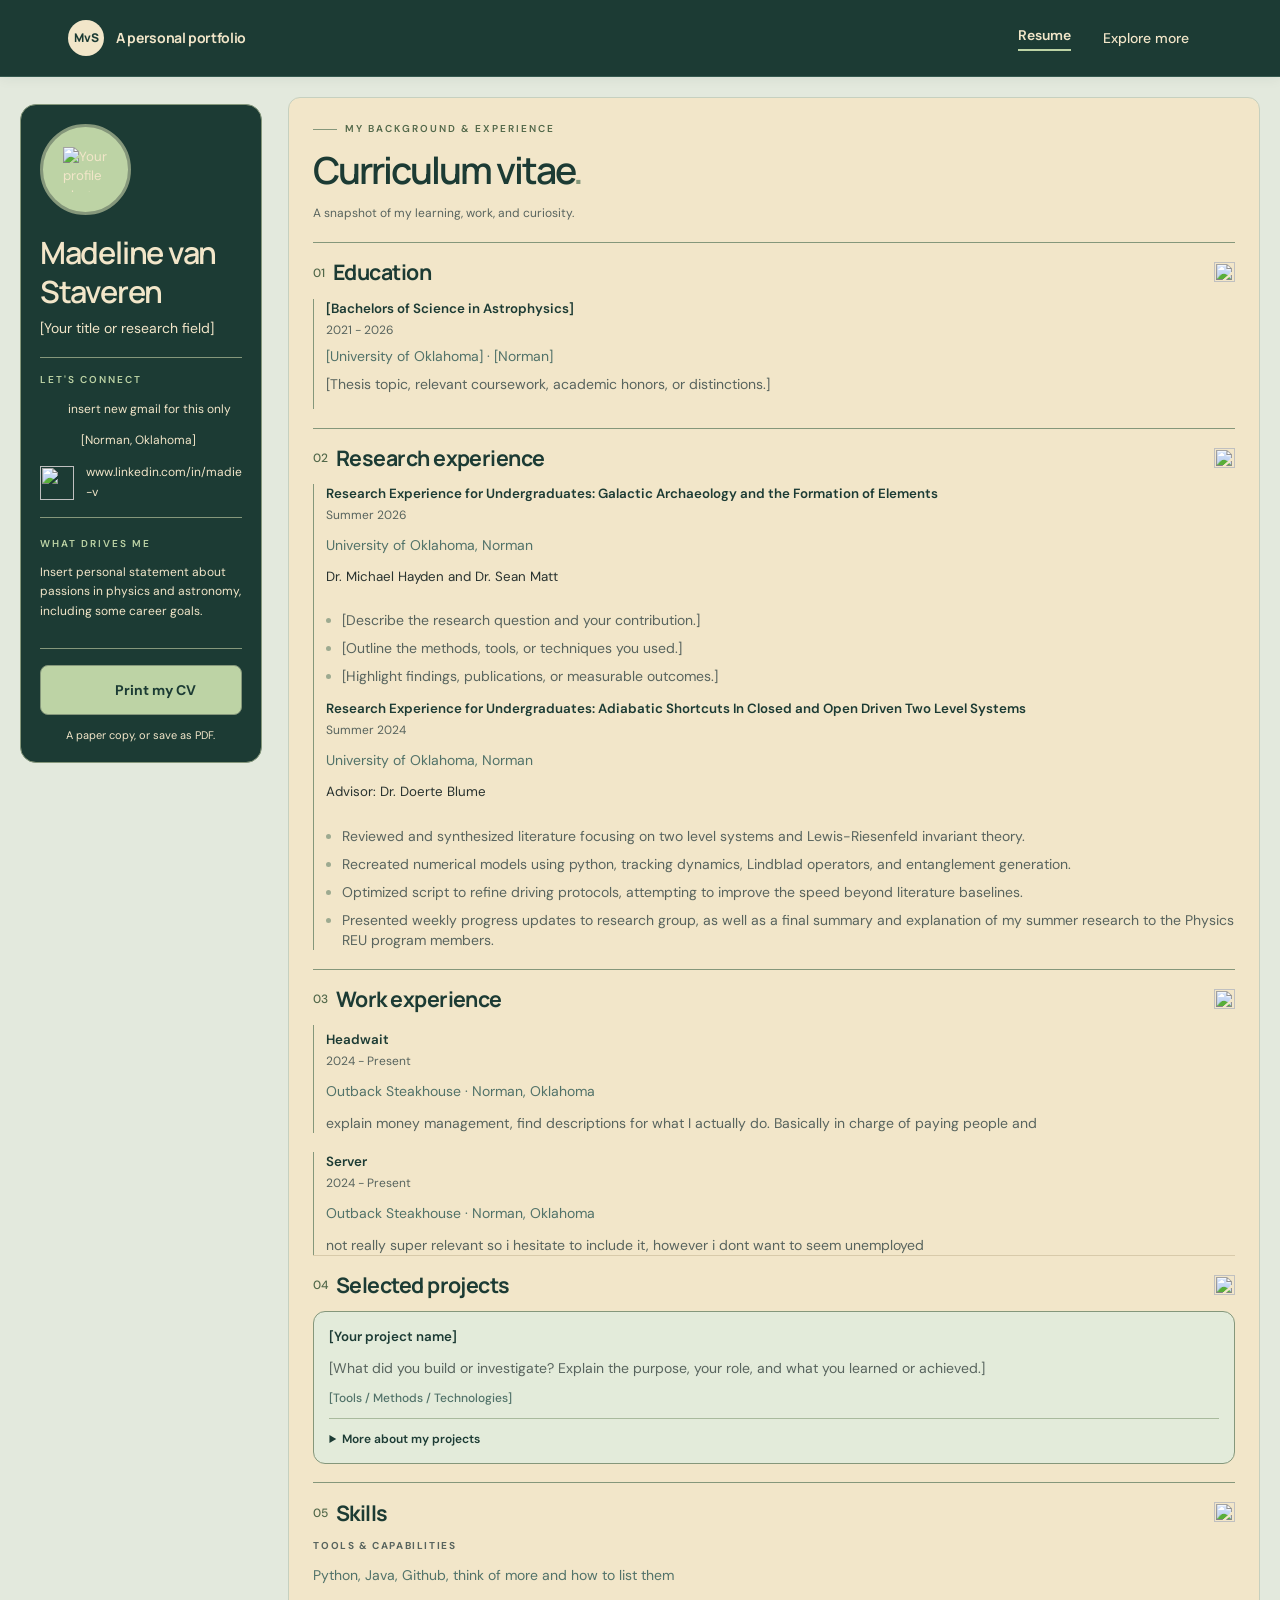
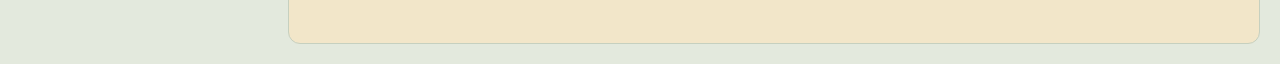
==== commit 4e143541: "Update title of the webpage to 'Madie's Website!!'" ====
--- a/index.html
+++ b/index.html
@@ -1,7 +1,7 @@
 <!DOCTYPE html>
 <html lang="en">
   <head>
-    <title>Your Name — Curriculum Vitae</title>
+    <title>Madie's Website!!</title>
   <meta charset="UTF-8"/>
   <meta name="viewport" content="width=device-width, initial-scale=1.0"/>
   <meta name="robots" content="index,follow">
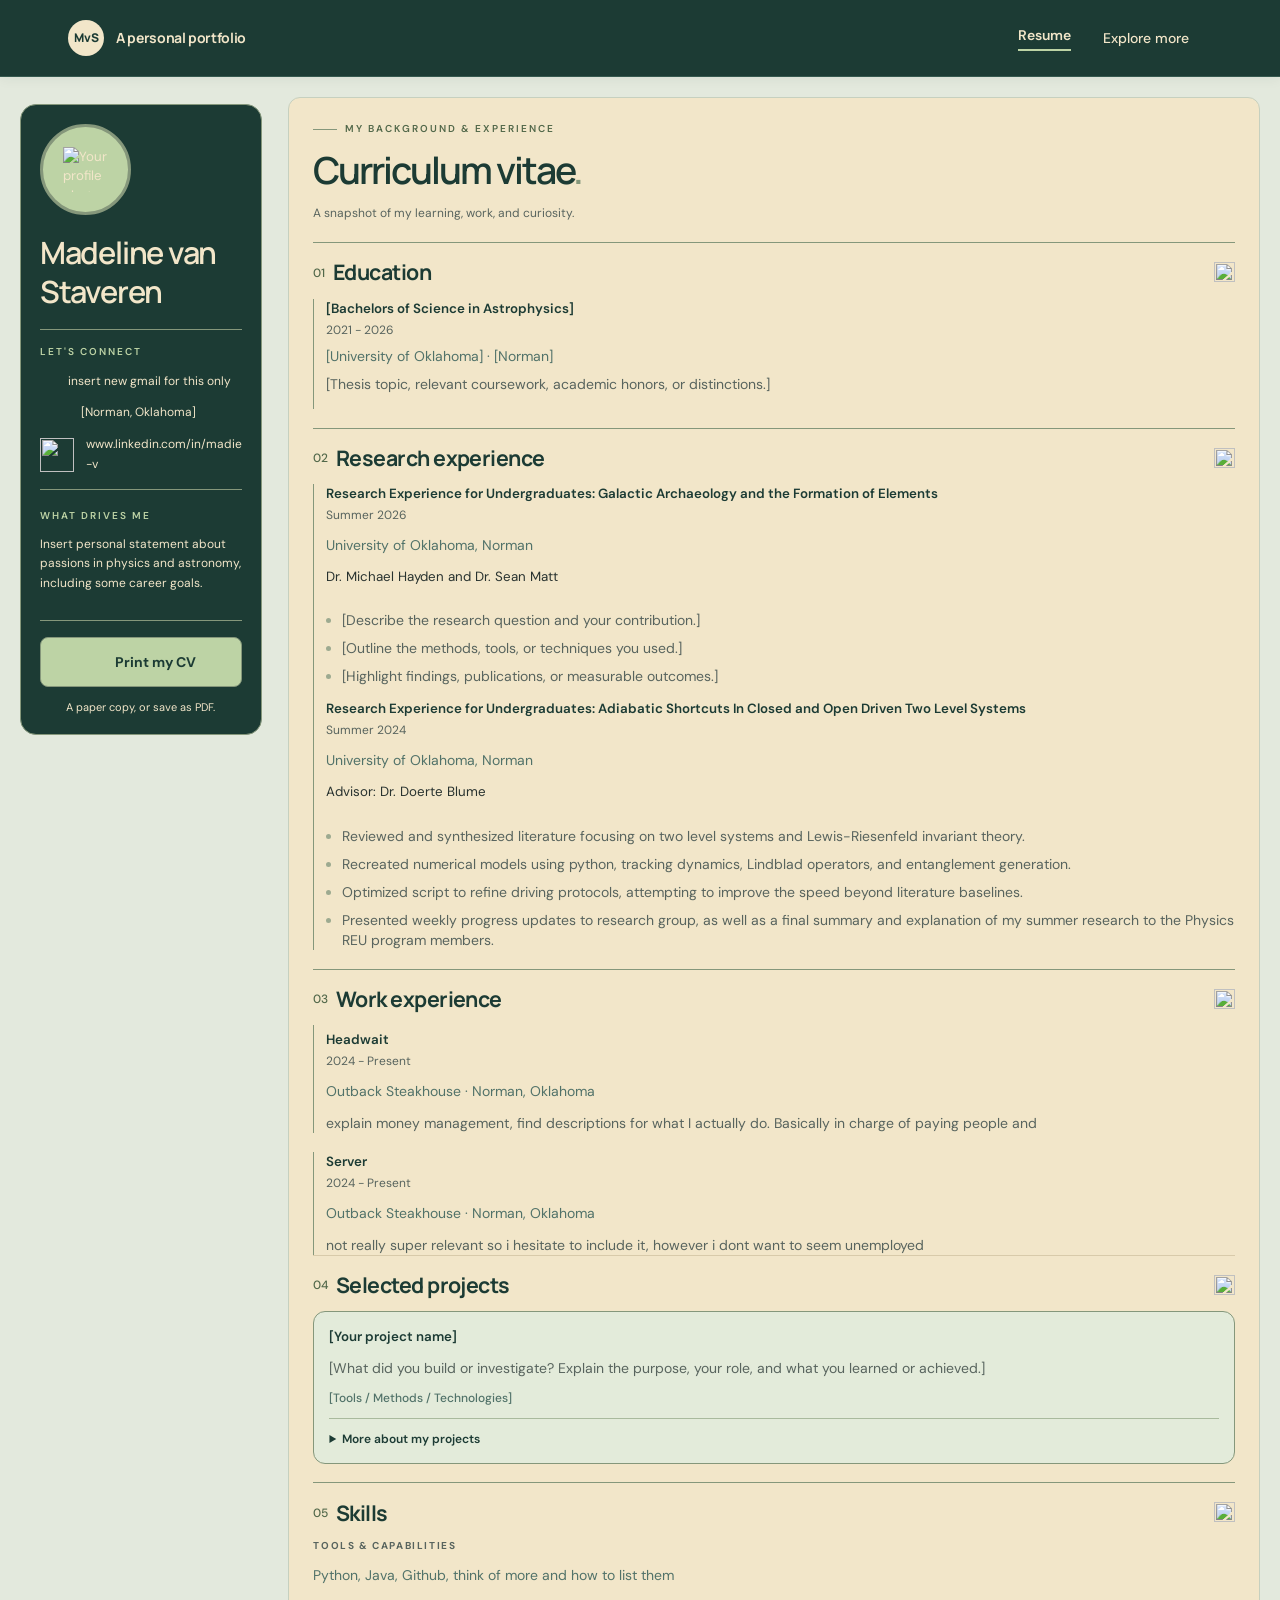
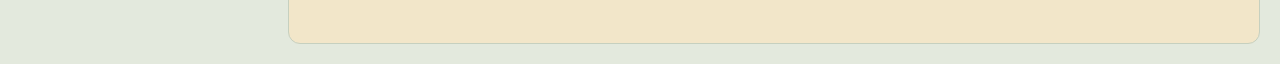
==== commit 116eaa62: "Add files via upload" ====
--- a/index.html
+++ b/index.html
@@ -1,11 +1,11 @@
 <!DOCTYPE html>
 <html lang="en">
   <head>
-    <title>Madie's Website!!</title>
+    <title>Your Name — Curriculum Vitae</title>
   <meta charset="UTF-8"/>
   <meta name="viewport" content="width=device-width, initial-scale=1.0"/>
-  <meta name="robots" content="index,follow">
-  <meta name="generator" content="GrapesJS Studio">
+  <meta name="robots" content="index,follow"/>
+  <meta name="generator" content="GrapesJS Studio"/>
   <meta name="description" content="A personal curriculum vitae, research portfolio, and a little about the person behind the work."/>
   <meta property="og:title" content="More About My Projects"/>
   <link rel="preconnect" href="https://fonts.googleapis.com"/>
@@ -13,168 +13,193 @@
 <link href="https://fonts.googleapis.com/css2?family=DM+Sans:wght@400;500;600;700&amp;family=Manrope:wght@500;600;700;800&amp;display=swap" rel="stylesheet"/>
   <link rel="stylesheet" href="./style.css">
   </head>
-  <body id="i7v72m" class="gjs-t-body cv-page"><header id="i54zw5" class="site-header"><nav aria-label="Main navigation" id="ip7h6k" class="main-navigation"><a href="./cv.html" id="iegeul" class="gjs-t-link portfolio-home"><span id="i4m7z5" class="personal-monogram">MvS</span><span id="iplcfj" class="website-name">A personal portfolio</span></a><div id="iib8rl" class="navigation-links"><a href="./index.html" aria-current="page" id="igdxzm" class="gjs-t-link cv-navigation-link">Resume</a><details data-menu="" id="i2ym6u" class="explore-dropdown"><summary id="i745q3" class="explore-dropdown-toggle">Explore more<img src="https://api.iconify.design/lucide-chevron-down.svg?color=%23244b43" width="15" height="15" alt="" id="izv2zl"/></summary><div id="isn1ob" class="gjs-t-border explore-dropdown-menu"><a href="./more-about-me.html" id="ig0u7g" class="gjs-t-link more-about-me-link">More About Me</a><a href="./cv.html" id="ivvmmy" class="gjs-t-link more-about-my-projects-link">More About My Projects</a></div></details></div></nav></header><main id="cv-start" class="two-column-cv-layout"><aside aria-label="Personal profile" id="ijd65q" class="fixed-personal-profile"><div id="iqv1b8" class="profile-content"><div id="iqabx7" class="profile-photo-area"><div class="profile-photo-frame"><img src="https://api.iconify.design/lucide-user-round.svg?color=%23517269" alt="Your profile photo placeholder" width="112" height="112" data-photo="" class="profile-photo"/></div><label class="upload-photo-label">Add your photo
-<input type="file" accept="image/jpeg,image/png,image/webp" data-photo-input="" class="profile-photo-upload"/></label></div><div class="name-and-profession"><h1 data-field="name" aria-label="Your name" spellcheck="false" id="iljzv3" class="editable-name">Madeline van Staveren</h1><p data-field="title" aria-label="Professional title" class="editable-professional-title">[Your title or research field]</p></div><section id="imna2j" class="contact-information"><h2 class="contact-heading">Let's connect</h2><div class="email-contact"><img src="https://api.iconify.design/lucide-mail.svg?color=%23cbe2b5" width="16" height="16" alt="" id="idjggi" class="email-icon"/><span data-field="email" aria-label="Email address" id="ifij7c" class="editable-email">insert new gmail for this only</span></div><div class="location-contact"><img src="https://static.vecteezy.com/system/resources/previews/044/267/763/non_2x/outline-drawing-of-oklahoma-state-map-free-png.png" width="16" height="16" alt="" id="it7tl-3" class="location-icon"/><span data-field="location" aria-label="Location" id="iwqdhr" class="editable-location">[Norman, Oklahoma]</span></div><div class="website-contact"><img src="https://www.vikingcamps.com/wp-content/uploads/2024/01/linkedin-logo-linkedin-icon-transparent-free-png.webp" width="16" height="16" alt="" id="iukyr-2" class="website-icon"/><span data-field="website" aria-label="Website or LinkedIn" id="i36v7v" class="editable-website">www.linkedin.com/in/madie-v</span></div></section><section id="ikulef" class="personal-statement"><h2 class="personal-statement-heading">What drives me</h2><p data-field="statement" aria-label="Personal statement" id="ijcf7h" class="editable-personal-statement">Insert personal statement about passions in physics and astronomy, including some career goals.</p></section><div class="print-actions"><button type="button" data-print="" class="gjs-t-button print-cv-button"><img src="https://api.iconify.design/lucide-printer.svg?color=%23244b43" alt="" width="17" height="17"/>Print my CV</button><span class="print-helper">A paper copy, or save as PDF.</span></div></div></aside><div id="id5lxn" class="cv-document"><div class="document-eyebrow"><span aria-hidden="true" class="eyebrow-divider"></span>My background &amp; experience</div><div class="cv-introduction"><h2 class="gjs-t-h1 cv-title">Curriculum vitae<span class="title-accent">.</span></h2><p id="iqh8li" class="cv-subtitle">A snapshot of my learning, work, and curiosity.</p></div><div class="editing-instructions"><img src="https://api.iconify.design/lucide-pencil-line.svg?color=%235b7154" alt="" width="17" height="17" class="edit-icon"/><div class="editing-help"><p id="inx8cy" class="editing-tip">Click any placeholder to fill in your CV. Add your photo on the left, then choose “Print my CV” to print or save a PDF.</p><p aria-live="polite" data-status="" class="save-status">Edits are saved in this browser only.</p></div></div><section id="idrsw" class="education-section"><div id="ibc089" class="section-heading-row"><span class="section-number">01</span><h2 class="gjs-t-h2 education-heading">Education</h2><img src="https://api.iconify.design/lucide-graduation-cap.svg?color=%2385977b" alt="" width="21" height="21" class="education-icon"/></div><div class="education-entries"><article class="degree-entry"><div id="iesxng" class="entry-title-row"><h3 data-field="degree-one" aria-label="Degree and field" id="iuhxrv" class="editable-degree">[Bachelors of Science in Astrophysics]</h3><span data-field="degree-one-dates" aria-label="Degree dates" id="i0c14a" class="editable-dates">2021 - 2026</span></div><p data-field="university-one" aria-label="University and location" id="i4zea4" class="editable-university">[University of Oklahoma] · [Norman]</p><p data-field="degree-one-details" aria-label="Education details" class="editable-education-details">[Thesis topic, relevant coursework, academic honors, or distinctions.]</p></article><article id="iq0z9n" class="degree-entry"></article></div></section><section id="i0muk2" class="research-experience-section"><div id="ijy4n1" class="section-heading-row"><span class="section-number">02</span><h2 class="gjs-t-h2 research-heading">Research experience</h2><img src="https://api.iconify.design/lucide-microscope.svg?color=%2385977b" alt="" width="21" height="21" class="research-icon"/></div><article id="ixwggk" class="research-entry"><div id="iszese" class="entry-title-row"><h3 data-field="research-role" aria-label="Research role" id="im0867" class="editable-research-role">Research Experience for Undergraduates: Galactic Archaeology and the Formation of Elements</h3><span data-field="research-dates" aria-label="Research dates" id="i6ov1f" class="editable-dates">Summer 2026</span></div><p data-field="research-institution" aria-label="Research institution" id="iupzvl" class="editable-research-institution">University of Oklahoma, Norman<div id="iolrtf">Dr. Michael Hayden and Dr. Sean Matt</div></p><ul id="i2kgdj" class="research-achievements"><li data-field="research-question" aria-label="Research question" id="i47xoz" class="editable-research-achievement">[Describe the research question and your contribution.]</li><li data-field="research-methods" aria-label="Research methods" class="editable-research-achievement">[Outline the methods, tools, or techniques you used.]</li><li data-field="research-outcomes" aria-label="Research outcomes" id="iyittm" class="editable-research-achievement">[Highlight findings, publications, or measurable outcomes.]</li></ul></article><article id="izejb4u" class="research-entry"><div id="iivytln" class="entry-title-row"><h3 data-field="research-role" aria-label="Research role" id="im45psh" class="editable-research-role">Research Experience for Undergraduates: Adiabatic Shortcuts In Closed and Open Driven Two Level Systems</h3><span data-field="research-dates" aria-label="Research dates" id="ihje3yf" class="editable-dates">Summer 2024</span></div><p data-field="research-institution" aria-label="Research institution" id="i1qhl0x" class="editable-research-institution">University of Oklahoma, Norman<br/><div>Advisor: Dr. Doerte Blume</div></p><ul id="i5al7o" class="research-achievements"><li data-field="research-question" aria-label="Research question" id="i005l7g" class="editable-research-achievement">Reviewed and synthesized literature focusing on two level systems and Lewis-Riesenfeld invariant theory.</li><li data-field="research-methods" aria-label="Research methods" id="ils17pn" class="editable-research-achievement">Recreated numerical models using python, tracking dynamics, Lindblad operators, and entanglement generation. </li><li data-field="research-outcomes" aria-label="Research outcomes" id="i1ao8hs" class="editable-research-achievement">Optimized script to refine driving protocols, attempting to improve the speed beyond literature baselines. </li><li data-field="research-outcomes" aria-label="Research outcomes" id="i1ao8hs-2" class="editable-research-achievement">Presented weekly progress updates to research group, as well as a final summary and explanation of my summer research to the Physics REU program members. </li></ul></article></section><section id="ihuscf" class="work-experience-section"><div class="section-heading-row"><span class="section-number">03</span><h2 class="gjs-t-h2 work-heading">Work experience</h2><img src="https://api.iconify.design/lucide-briefcase-business.svg?color=%2385977b" alt="" width="21" height="21" class="work-icon"/></div><article id="i9oxx5" class="work-entry"><div id="ip3hmh" class="entry-title-row"><h3 data-field="job" aria-label="Job title" id="ikc2oh" class="editable-job-title">Headwait</h3><span data-field="job-dates" aria-label="Employment dates" id="inrzig" class="editable-dates">2024 - Present</span></div><p data-field="employer" aria-label="Employer" id="iwjk4g" class="editable-employer">Outback Steakhouse · Norman, Oklahoma</p><p data-field="job-details" aria-label="Work achievements" id="iufydf" class="editable-work-description">explain money management, find descriptions for what I actually do. Basically in charge of paying people and </p></article></section><article id="i7f7hk" class="work-entry"><div id="i1pdqj" class="entry-title-row"><h3 data-field="job" aria-label="Job title" id="iv1umf" class="editable-job-title">Server</h3><span data-field="job-dates" aria-label="Employment dates" id="i2srmb" class="editable-dates">2024 - Present</span></div><p data-field="employer" aria-label="Employer" id="imykng" class="editable-employer">Outback Steakhouse · Norman, Oklahoma</p><p data-field="job-details" aria-label="Work achievements" id="iu8eie" class="editable-work-description">not really super relevant so i hesitate to include it, however i dont want to seem unemployed </p></article><section id="selected-projects" class="selected-projects-section"><div class="section-heading-row"><span class="section-number">04</span><h2 class="gjs-t-h2 projects-heading">Selected projects</h2><img src="https://api.iconify.design/lucide-folder-open.svg?color=%2385977b" alt="" width="21" height="21" class="projects-icon"/></div><article class="gjs-t-border featured-project-card"><h3 data-field="project-name" aria-label="Project title" class="editable-project-title">[Your project name]</h3><p data-field="project-description" aria-label="Project description" class="editable-project-description">[What did you build or investigate? Explain the purpose, your role, and what you learned or achieved.]</p><p data-field="project-tools" aria-label="Project tools" class="editable-project-tools">[Tools / Methods / Technologies]</p><details data-project-details="" class="project-details-dropdown"><summary class="gjs-t-link project-details-toggle">More about my projects</summary><p data-field="project-story" aria-label="Extended project details" class="editable-extended-project-details">[Share the challenge, your approach, collaborators, outcomes, and where readers can find your work.]</p></details></article></section><section class="skills-and-recognition-section"><div id="ieyxem" class="section-heading-row"><span class="section-number">05</span><h2 id="i9pp5v" class="gjs-t-h2 skills-heading">Skills</h2><img src="https://api.iconify.design/lucide-award.svg?color=%2385977b" alt="" width="21" height="21" class="recognition-icon"/></div><div class="skills-and-awards-columns"><div class="skills-group"><h3 class="skills-subheading">Tools &amp; capabilities</h3><p data-field="skills" aria-label="Skills" id="i7e7za" class="editable-skills">Python, Java, Github, think of more and how to list them</p></div><div id="ib4f3a" class="awards-group"></div></div></section><footer class="document-footer"><span>A work in progress. Always learning.</span><a href="#cv-start" class="gjs-t-link back-to-top-link">Back to top ↑</a></footer></div></main><script id="izo7yk">
-(() => {
-const root = document.currentScript.parentElement;
-root.setAttribute('data-js', 'cv-page');
-const scope = document.querySelector('[data-js="cv-page"]');
-const bind = (selector, name) => {
-const elements = [...scope.querySelectorAll(selector)];
-elements.forEach(element => element.setAttribute('data-js', name));
-return elements;
-};
-bind('[data-field]', 'cv-field');
-bind('[data-status]', 'cv-status');
-bind('[data-photo]', 'cv-photo');
-bind('[data-photo-input]', 'cv-photo-input');
-bind('[data-menu]', 'cv-menu');
-bind('[data-print]', 'cv-print');
-const fields = [...scope.querySelectorAll('[data-js="cv-field"]')];
-const status = scope.querySelector('[data-js="cv-status"]');
-const photo = scope.querySelector('[data-js="cv-photo"]');
-const menu = scope.querySelector('[data-js="cv-menu"]');
-const storageKey = 'personal-cv-content-v3';
-let timer;
-fields.forEach(field => {
-field.contentEditable = 'true';
-field.classList.add('cv-editable');
-field.setAttribute('tabindex', '0');
-});
-try {
-const saved = JSON.parse(localStorage.getItem(storageKey) || '{}');
-fields.forEach(field => {
-if (typeof saved?.[field.dataset.field] === 'string') field.textContent = saved[field.dataset.field];
-});
-const savedPhoto = localStorage.getItem(storageKey + '-photo');
-if (savedPhoto) {
-photo.src = savedPhoto;
-photo.alt = 'Personal profile photo';
-photo.classList.add('profile-photo-custom');
-}
-} catch {
-status.textContent = 'Local saving is unavailable. Print to keep a copy.';
-}
-function save() {
-try {
-localStorage.setItem(storageKey, JSON.stringify(Object.fromEntries(fields.map(field => [field.dataset.field, field.textContent]))));
-status.textContent = 'Saved on this device. Print or save as PDF to share.';
-} catch {
-status.textContent = 'Unable to save locally. Print to keep a copy.';
-}
-}
-fields.forEach(field => {
-field.addEventListener('input', () => {
-status.textContent = 'Saving your changes…';
-clearTimeout(timer);
-timer = setTimeout(save, 350);
-});
-field.addEventListener('blur', () => {
-clearTimeout(timer);
-save();
-});
-field.addEventListener('paste', event => {
-event.preventDefault();
-const selection = window.getSelection();
-if (!selection || !selection.rangeCount) return;
-const range = selection.getRangeAt(0);
-if (!field.contains(range.commonAncestorContainer)) return;
-range.deleteContents();
-const text = document.createTextNode(event.clipboardData.getData('text/plain'));
-range.insertNode(text);
-range.setStartAfter(text);
-range.collapse(true);
-selection.removeAllRanges();
-selection.addRange(range);
-field.dispatchEvent(new Event('input'));
-});
-});
-scope.querySelector('[data-js="cv-photo-input"]').addEventListener('change', event => {
-const file = event.target.files[0];
-if (!file) return;
-if (!['image/jpeg', 'image/png', 'image/webp'].includes(file.type) || file.size > 3 * 1024 * 1024) {
-status.textContent = 'Choose a JPEG, PNG, or WebP photo smaller than 3 MB.';
-event.target.value = '';
-return;
-}
-const reader = new FileReader();
-reader.onerror = () => {
-status.textContent = 'Unable to read this photo. Please try another image.';
-};
-reader.onload = () => {
-photo.src = reader.result;
-photo.alt = 'Personal profile photo';
-photo.classList.add('profile-photo-custom');
-try {
-localStorage.setItem(storageKey + '-photo', reader.result);
-status.textContent = 'Photo saved on this device.';
-} catch {
-status.textContent = 'Photo added but could not be saved locally.';
-}
-};
-reader.readAsDataURL(file);
-});
-bind('.explore-dropdown-menu a', 'cv-menu-link');
-scope.querySelectorAll('[data-js="cv-menu-link"]').forEach(link => link.addEventListener('click', () => menu.open = false));
-document.addEventListener('click', event => {
-if (!menu.contains(event.target)) menu.open = false;
-});
-document.addEventListener('keydown', event => {
-if (event.key === 'Escape') {
-menu.open = false;
-bind('.explore-dropdown-toggle', 'cv-menu-toggle')[0].focus();
-}
-});
-const printGroups = [
-['.site-header, .editing-instructions, .upload-photo-label, .print-actions, .document-footer, .read-more-about-me', 'cv-print-hidden'],
-['.two-column-cv-layout', 'cv-print-layout'],
-['.fixed-personal-profile', 'cv-print-profile'],
-['.profile-content', 'cv-print-profile-content'],
-['.profile-eyebrow, .editable-professional-title, .contact-heading, .personal-statement-heading, .editable-personal-statement', 'cv-print-text'],
-['.education-section, .research-experience-section, .work-experience-section, .selected-projects-section, .skills-and-recognition-section', 'cv-print-section'],
-['.cv-title', 'cv-print-heading'],
-['.entry-title-row', 'cv-print-row'],
-['.contact-information', 'cv-print-contact'],
-['.cv-editable', 'cv-print-editable']
-].map(([selector, className], index) => {
-const name = 'cv-print-group-' + index;
-bind(selector, name);
-return { name, className };
-});
-bind('[data-project-details]', 'cv-project-details');
-let detailStates = [];
-let printing = false;
-function preparePrint() {
-if (printing) return;
-printing = true;
-document.activeElement?.blur();
-clearTimeout(timer);
-save();
-scope.classList.add('cv-print-page');
-printGroups.forEach(({name, className}) => {
-scope.querySelectorAll('[data-js="' + name + '"]').forEach(element => element.classList.add(className));
-});
-detailStates = [...scope.querySelectorAll('[data-js="cv-project-details"]')].map(element => ({element, open:element.open}));
-detailStates.forEach(({element}) => element.open = true);
-}
-function restorePrint() {
-scope.classList.remove('cv-print-page');
-printGroups.forEach(({name, className}) => {
-scope.querySelectorAll('[data-js="' + name + '"]').forEach(element => element.classList.remove(className));
-});
-detailStates.forEach(({element, open}) => element.open = open);
-printing = false;
-}
-window.addEventListener('beforeprint', preparePrint);
-window.addEventListener('afterprint', restorePrint);
-scope.querySelector('[data-js="cv-print"]').addEventListener('click', () => {
-preparePrint();
-try {
-window.print();
-} finally {
-restorePrint();
-}
-});
-})();
-</script></body>
+  <body id="i7v72m" class="gjs-t-body cv-page"><header id="i54zw5" class="site-header"><nav aria-label="Main navigation" id="ip7h6k" class="main-navigation"><a href="./cv.html" id="iegeul" class="gjs-t-link portfolio-home"><span id="i4m7z5" class="personal-monogram">MvS</span><span id="iplcfj" class="website-name">A personal portfolio</span></a><div id="iib8rl" class="navigation-links"><a href="./index.html" aria-current="page" id="igdxzm" class="gjs-t-link cv-navigation-link">Resume</a><details data-menu="" id="i2ym6u" class="explore-dropdown"><summary id="i745q3" class="explore-dropdown-toggle">Explore more
+              <img src="https://api.iconify.design/lucide-chevron-down.svg?color=%23244b43" width="15" height="15" alt="" id="izv2zl"/></summary><div id="isn1ob" class="gjs-t-border explore-dropdown-menu"><a href="./more-about-me.html" id="ig0u7g" class="gjs-t-link more-about-me-link">More About Me</a><a href="./cv.html" id="ivvmmy" class="gjs-t-link more-about-my-projects-link">More About My Projects</a></div></details></div></nav></header><main id="cv-start" class="two-column-cv-layout"><aside aria-label="Personal profile" id="ijd65q" class="fixed-personal-profile"><div id="iqv1b8" class="profile-content"><div id="iqabx7" class="profile-photo-area"><div class="profile-photo-frame"><img src="https://api.iconify.design/lucide-user-round.svg?color=%23517269" alt="Your profile photo placeholder" width="112" height="112" data-photo="" class="profile-photo"/></div><label class="upload-photo-label">Add your photo
+              <input type="file" accept="image/jpeg,image/png,image/webp" data-photo-input="" class="profile-photo-upload"/></label></div><div class="name-and-profession"><h1 data-field="name" aria-label="Your name" spellcheck="false" id="iljzv3" class="editable-name">Madeline van Staveren</h1></div><section id="imna2j" class="contact-information"><h2 class="contact-heading">Let's connect</h2><div class="email-contact"><img src="https://api.iconify.design/lucide-mail.svg?color=%23cbe2b5" width="16" height="16" alt="" id="idjggi" class="email-icon"/><span data-field="email" aria-label="Email address" id="ifij7c" class="editable-email">insert new gmail for this only</span></div><div class="location-contact"><img src="https://static.vecteezy.com/system/resources/previews/044/267/763/non_2x/outline-drawing-of-oklahoma-state-map-free-png.png" width="16" height="16" alt="" id="it7tl-3" class="location-icon"/><span data-field="location" aria-label="Location" id="iwqdhr" class="editable-location">[Norman, Oklahoma]</span></div><div class="website-contact"><img src="https://www.vikingcamps.com/wp-content/uploads/2024/01/linkedin-logo-linkedin-icon-transparent-free-png.webp" width="16" height="16" alt="" id="iukyr-2" class="website-icon"/><span data-field="website" aria-label="Website or LinkedIn" id="i36v7v" class="editable-website">www.linkedin.com/in/madie-v</span></div></section><section id="ikulef" class="personal-statement"><h2 class="personal-statement-heading">What drives me</h2><p data-field="statement" aria-label="Personal statement" id="ijcf7h" class="editable-personal-statement">Insert personal statement about passions in physics and astronomy, including some career goals.</p></section><div class="print-actions"><button type="button" data-print="" class="gjs-t-button print-cv-button"><img src="https://api.iconify.design/lucide-printer.svg?color=%23244b43" alt="" width="17" height="17"/>Print my CV
+            </button><span class="print-helper">A paper copy, or save as PDF.</span></div></div></aside><div id="id5lxn" class="cv-document"><div class="document-eyebrow"><span aria-hidden="true" class="eyebrow-divider"></span>My background &amp; experience
+        </div><div class="cv-introduction"><h2 class="gjs-t-h1 cv-title">Curriculum vitae<span class="title-accent">.</span></h2><p id="iqh8li" class="cv-subtitle">A snapshot of my learning, work, and curiosity.</p></div><div class="editing-instructions"><img src="https://api.iconify.design/lucide-pencil-line.svg?color=%235b7154" alt="" width="17" height="17" class="edit-icon"/><div class="editing-help"><p id="inx8cy" class="editing-tip">Click any placeholder to fill in your CV. Add your photo on the left, then choose “Print my CV” to print or save a PDF.</p><p aria-live="polite" data-status="" class="save-status">Edits are saved in this browser only.</p></div></div><section id="idrsw" class="education-section"><div id="ibc089" class="section-heading-row"><span class="section-number">01</span><h2 class="gjs-t-h2 education-heading">Education</h2><img src="https://api.iconify.design/lucide-graduation-cap.svg?color=%2385977b" alt="" width="21" height="21" class="education-icon"/></div><div class="education-entries"><article class="degree-entry"><div id="iesxng" class="entry-title-row"><h3 data-field="degree-one" aria-label="Degree and field" id="iuhxrv" class="editable-degree">[Bachelors of Science in Astrophysics]</h3><span data-field="degree-one-dates" aria-label="Degree dates" id="i0c14a" class="editable-dates">2021 - 2026</span></div><p data-field="university-one" aria-label="University and location" id="i4zea4" class="editable-university">[University of Oklahoma] · [Norman]</p><p data-field="degree-one-details" aria-label="Education details" class="editable-education-details">[Thesis topic, relevant coursework, academic honors, or distinctions.]</p></article><article id="iq0z9n" class="degree-entry"></article></div></section><section id="i0muk2" class="research-experience-section"><div id="ijy4n1" class="section-heading-row"><span class="section-number">02</span><h2 class="gjs-t-h2 research-heading">Research experience</h2><img src="https://api.iconify.design/lucide-microscope.svg?color=%2385977b" alt="" width="21" height="21" class="research-icon"/></div><article id="ixwggk" class="research-entry"><div id="iszese" class="entry-title-row"><h3 data-field="research-role" aria-label="Research role" id="im0867" class="editable-research-role">Research Experience for Undergraduates: Galactic Archaeology and the Formation of Elements</h3><span data-field="research-dates" aria-label="Research dates" id="i6ov1f" class="editable-dates">Summer 2026</span></div><p data-field="research-institution" aria-label="Research institution" id="iupzvl" class="editable-research-institution">University of Oklahoma, Norman
+            </p><div id="iolrtf">Dr. Michael Hayden and Dr. Sean Matt</div><p></p><ul id="i2kgdj" class="research-achievements"><li data-field="research-question" aria-label="Research question" id="i47xoz" class="editable-research-achievement">[Describe the research question and your contribution.]</li><li data-field="research-methods" aria-label="Research methods" class="editable-research-achievement">[Outline the methods, tools, or techniques you used.]</li><li data-field="research-outcomes" aria-label="Research outcomes" id="iyittm" class="editable-research-achievement">[Highlight findings, publications, or measurable outcomes.]</li></ul></article><article id="izejb4u" class="research-entry"><div id="iivytln" class="entry-title-row"><h3 data-field="research-role" aria-label="Research role" id="im45psh" class="editable-research-role">Research Experience for Undergraduates: Adiabatic Shortcuts In Closed and Open Driven Two Level Systems</h3><span data-field="research-dates" aria-label="Research dates" id="ihje3yf" class="editable-dates">Summer 2024</span></div><p data-field="research-institution" aria-label="Research institution" id="i1qhl0x" class="editable-research-institution">University of Oklahoma, Norman
+              <br/></p><div id="i21mdv">Advisor: Dr. Doerte Blume</div><p></p><ul id="i5al7o" class="research-achievements"><li data-field="research-question" aria-label="Research question" id="i005l7g" class="editable-research-achievement">Reviewed and synthesized literature focusing on two level systems and Lewis-Riesenfeld invariant theory.</li><li data-field="research-methods" aria-label="Research methods" id="ils17pn" class="editable-research-achievement">Recreated numerical models using python, tracking dynamics, Lindblad operators, and entanglement generation. </li><li data-field="research-outcomes" aria-label="Research outcomes" id="i1ao8hs" class="editable-research-achievement">Optimized script to refine driving protocols, attempting to improve the speed beyond literature baselines. </li><li data-field="research-outcomes" aria-label="Research outcomes" id="i1ao8hs-2" class="editable-research-achievement">Presented weekly progress updates to research group, as well as a final summary and explanation of my summer research to the Physics REU program members. </li></ul></article></section><section id="ihuscf" class="work-experience-section"><div class="section-heading-row"><span class="section-number">03</span><h2 class="gjs-t-h2 work-heading">Work experience</h2><img src="https://api.iconify.design/lucide-briefcase-business.svg?color=%2385977b" alt="" width="21" height="21" class="work-icon"/></div><article id="i9oxx5" class="work-entry"><div id="ip3hmh" class="entry-title-row"><h3 data-field="job" aria-label="Job title" id="ikc2oh" class="editable-job-title">Headwait</h3><span data-field="job-dates" aria-label="Employment dates" id="inrzig" class="editable-dates">2024 - Present</span></div><p data-field="employer" aria-label="Employer" id="iwjk4g" class="editable-employer">Outback Steakhouse · Norman, Oklahoma</p><p data-field="job-details" aria-label="Work achievements" id="iufydf" class="editable-work-description">explain money management, find descriptions for what I actually do. Basically in charge of paying people and </p></article></section><article id="i7f7hk" class="work-entry"><div id="i1pdqj" class="entry-title-row"><h3 data-field="job" aria-label="Job title" id="iv1umf" class="editable-job-title">Server</h3><span data-field="job-dates" aria-label="Employment dates" id="i2srmb" class="editable-dates">2024 - Present</span></div><p data-field="employer" aria-label="Employer" id="imykng" class="editable-employer">Outback Steakhouse · Norman, Oklahoma</p><p data-field="job-details" aria-label="Work achievements" id="iu8eie" class="editable-work-description">not really super relevant so i hesitate to include it, however i dont want to seem unemployed </p></article><section id="selected-projects" class="selected-projects-section"><div class="section-heading-row"><span class="section-number">04</span><h2 class="gjs-t-h2 projects-heading">Selected projects</h2><img src="https://api.iconify.design/lucide-folder-open.svg?color=%2385977b" alt="" width="21" height="21" class="projects-icon"/></div><article class="gjs-t-border featured-project-card"><h3 data-field="project-name" aria-label="Project title" class="editable-project-title">[Your project name]</h3><p data-field="project-description" aria-label="Project description" class="editable-project-description">[What did you build or investigate? Explain the purpose, your role, and what you learned or achieved.]</p><p data-field="project-tools" aria-label="Project tools" class="editable-project-tools">[Tools / Methods / Technologies]</p><details data-project-details="" class="project-details-dropdown"><summary class="gjs-t-link project-details-toggle">More about my projects</summary><p data-field="project-story" aria-label="Extended project details" class="editable-extended-project-details">[Share the challenge, your approach, collaborators, outcomes, and where readers can find your work.]</p></details></article></section><section class="skills-and-recognition-section"><div id="ieyxem" class="section-heading-row"><span class="section-number">05</span><h2 id="i9pp5v" class="gjs-t-h2 skills-heading">Skills</h2><img src="https://api.iconify.design/lucide-award.svg?color=%2385977b" alt="" width="21" height="21" class="recognition-icon"/></div><div class="skills-and-awards-columns"><div class="skills-group"><h3 class="skills-subheading">Tools &amp; capabilities</h3><p data-field="skills" aria-label="Skills" id="i7e7za" class="editable-skills">Python, Java, Github, think of more and how to list them</p></div><div id="ib4f3a" class="awards-group"></div></div></section><footer class="document-footer"><span>A work in progress. Always learning.</span><a href="#cv-start" class="gjs-t-link back-to-top-link">Back to top ↑</a></footer></div></main><script id="izo7yk">
+      (() => {
+        const root = document.currentScript.parentElement;
+        root.setAttribute('data-js', 'cv-page');
+        const scope = document.querySelector('[data-js="cv-page"]');
+        const bind = (selector, name) => {
+          const elements = [...scope.querySelectorAll(selector)];
+          elements.forEach(element => element.setAttribute('data-js', name));
+          return elements;
+        };
+        bind('[data-field]', 'cv-field');
+        bind('[data-status]', 'cv-status');
+        bind('[data-photo]', 'cv-photo');
+        bind('[data-photo-input]', 'cv-photo-input');
+        bind('[data-menu]', 'cv-menu');
+        bind('[data-print]', 'cv-print');
+        const fields = [...scope.querySelectorAll('[data-js="cv-field"]')];
+        const status = scope.querySelector('[data-js="cv-status"]');
+        const photo = scope.querySelector('[data-js="cv-photo"]');
+        const menu = scope.querySelector('[data-js="cv-menu"]');
+        const storageKey = 'personal-cv-content-v3';
+        let timer;
+        fields.forEach(field => {
+          field.contentEditable = 'true';
+          field.classList.add('cv-editable');
+          field.setAttribute('tabindex', '0');
+        });
+        try {
+          const saved = JSON.parse(localStorage.getItem(storageKey) || '{}');
+          fields.forEach(field => {
+            if (typeof saved?.[field.dataset.field] === 'string') field.textContent = saved[field.dataset.field];
+          });
+          const savedPhoto = localStorage.getItem(storageKey + '-photo');
+          if (savedPhoto) {
+            photo.src = savedPhoto;
+            photo.alt = 'Personal profile photo';
+            photo.classList.add('profile-photo-custom');
+          }
+        } catch {
+          status.textContent = 'Local saving is unavailable. Print to keep a copy.';
+        }
+
+        function save() {
+          try {
+            localStorage.setItem(storageKey, JSON.stringify(Object.fromEntries(fields.map(field => [field.dataset.field, field.textContent]))));
+            status.textContent = 'Saved on this device. Print or save as PDF to share.';
+          } catch {
+            status.textContent = 'Unable to save locally. Print to keep a copy.';
+          }
+        }
+        fields.forEach(field => {
+          field.addEventListener('input', () => {
+            status.textContent = 'Saving your changes…';
+            clearTimeout(timer);
+            timer = setTimeout(save, 350);
+          });
+          field.addEventListener('blur', () => {
+            clearTimeout(timer);
+            save();
+          });
+          field.addEventListener('paste', event => {
+            event.preventDefault();
+            const selection = window.getSelection();
+            if (!selection || !selection.rangeCount) return;
+            const range = selection.getRangeAt(0);
+            if (!field.contains(range.commonAncestorContainer)) return;
+            range.deleteContents();
+            const text = document.createTextNode(event.clipboardData.getData('text/plain'));
+            range.insertNode(text);
+            range.setStartAfter(text);
+            range.collapse(true);
+            selection.removeAllRanges();
+            selection.addRange(range);
+            field.dispatchEvent(new Event('input'));
+          });
+        });
+        scope.querySelector('[data-js="cv-photo-input"]').addEventListener('change', event => {
+          const file = event.target.files[0];
+          if (!file) return;
+          if (!['image/jpeg', 'image/png', 'image/webp'].includes(file.type) || file.size > 3 * 1024 * 1024) {
+            status.textContent = 'Choose a JPEG, PNG, or WebP photo smaller than 3 MB.';
+            event.target.value = '';
+            return;
+          }
+          const reader = new FileReader();
+          reader.onerror = () => {
+            status.textContent = 'Unable to read this photo. Please try another image.';
+          };
+          reader.onload = () => {
+            photo.src = reader.result;
+            photo.alt = 'Personal profile photo';
+            photo.classList.add('profile-photo-custom');
+            try {
+              localStorage.setItem(storageKey + '-photo', reader.result);
+              status.textContent = 'Photo saved on this device.';
+            } catch {
+              status.textContent = 'Photo added but could not be saved locally.';
+            }
+          };
+          reader.readAsDataURL(file);
+        });
+        bind('.explore-dropdown-menu a', 'cv-menu-link');
+        scope.querySelectorAll('[data-js="cv-menu-link"]').forEach(link => link.addEventListener('click', () => menu.open = false));
+        document.addEventListener('click', event => {
+          if (!menu.contains(event.target)) menu.open = false;
+        });
+        document.addEventListener('keydown', event => {
+          if (event.key === 'Escape') {
+            menu.open = false;
+            bind('.explore-dropdown-toggle', 'cv-menu-toggle')[0].focus();
+          }
+        });
+        const printGroups = [
+          ['.site-header, .editing-instructions, .upload-photo-label, .print-actions, .document-footer, .read-more-about-me', 'cv-print-hidden'],
+          ['.two-column-cv-layout', 'cv-print-layout'],
+          ['.fixed-personal-profile', 'cv-print-profile'],
+          ['.profile-content', 'cv-print-profile-content'],
+          ['.profile-eyebrow, .editable-professional-title, .contact-heading, .personal-statement-heading, .editable-personal-statement', 'cv-print-text'],
+          ['.education-section, .research-experience-section, .work-experience-section, .selected-projects-section, .skills-and-recognition-section', 'cv-print-section'],
+          ['.cv-title', 'cv-print-heading'],
+          ['.entry-title-row', 'cv-print-row'],
+          ['.contact-information', 'cv-print-contact'],
+          ['.cv-editable', 'cv-print-editable']
+        ].map(([selector, className], index) => {
+          const name = 'cv-print-group-' + index;
+          bind(selector, name);
+          return {
+            name,
+            className
+          };
+        });
+        bind('[data-project-details]', 'cv-project-details');
+        let detailStates = [];
+        let printing = false;
+
+        function preparePrint() {
+          if (printing) return;
+          printing = true;
+          document.activeElement?.blur();
+          clearTimeout(timer);
+          save();
+          scope.classList.add('cv-print-page');
+          printGroups.forEach(({
+            name,
+            className
+          }) => {
+            scope.querySelectorAll('[data-js="' + name + '"]').forEach(element => element.classList.add(className));
+          });
+          detailStates = [...scope.querySelectorAll('[data-js="cv-project-details"]')].map(element => ({
+            element,
+            open: element.open
+          }));
+          detailStates.forEach(({
+            element
+          }) => element.open = true);
+        }
+
+        function restorePrint() {
+          scope.classList.remove('cv-print-page');
+          printGroups.forEach(({
+            name,
+            className
+          }) => {
+            scope.querySelectorAll('[data-js="' + name + '"]').forEach(element => element.classList.remove(className));
+          });
+          detailStates.forEach(({
+            element,
+            open
+          }) => element.open = open);
+          printing = false;
+        }
+        window.addEventListener('beforeprint', preparePrint);
+        window.addEventListener('afterprint', restorePrint);
+        scope.querySelector('[data-js="cv-print"]').addEventListener('click', () => {
+          preparePrint();
+          try {
+            window.print();
+          } finally {
+            restorePrint();
+          }
+        });
+      })();
+    </script></body>
 </html>
--- a/style.css
+++ b/style.css
@@ -1 +1 @@
-* { box-sizing: border-box; } body {margin: 0;}:root{--gjs-t-color-primary:#244b43;--gjs-t-color-secondary:#f5f4ef;--gjs-t-color-accent:#cbe2b5;--gjs-t-color-success:#38765a;--gjs-t-color-warning:#a07836;--gjs-t-color-error:#b74a44;}html{scroll-behavior:smooth;}.gjs-t-body{background-color:var(--gjs-t-color-secondary);color:#28322f;font-size:15px;line-height:1.7;}.gjs-t-h1{color:var(--gjs-t-color-primary);font-size:48px;line-height:1.15;}.gjs-t-h2{color:var(--gjs-t-color-primary);font-size:23px;line-height:1.35;}.gjs-t-button{background-color:var(--gjs-t-color-accent);color:var(--gjs-t-color-primary);border-radius:8px;}.gjs-t-link{color:var(--gjs-t-color-primary);text-decoration:none;}.gjs-t-border{border-radius:12px;border-color:#dedfd6;}*, ::before, ::after{box-sizing:border-box;border-width:0;border-style:solid;border-color:#e5e7eb;}html, :host{line-height:1.5;-webkit-text-size-adjust:100%;-moz-tab-size:4;tab-size:4;font-family:ui-sans-serif, system-ui, sans-serif, "Apple Color Emoji", "Segoe UI Emoji", "Segoe UI Symbol", "Noto Color Emoji";font-feature-settings:normal;font-variation-settings:normal;-webkit-tap-highlight-color:transparent;}body{margin:0;line-height:inherit;}hr{height:0;color:inherit;border-top-width:1px;}abbr:where([title]){text-decoration:underline dotted;}h1, h2, h3, h4, h5, h6{font-size:inherit;font-weight:inherit;}a{color:inherit;text-decoration:inherit;}b, strong{font-weight:bolder;}code, kbd, samp, pre{font-family:ui-monospace, SFMono-Regular, Menlo, Monaco, Consolas, "Liberation Mono", "Courier New", monospace;font-feature-settings:normal;font-variation-settings:normal;font-size:1em;}small{font-size:80%;}sub, sup{font-size:75%;line-height:0;position:relative;vertical-align:baseline;}sub{bottom:-0.25em;}sup{top:-0.5em;}table{text-indent:0;border-color:inherit;border-collapse:collapse;}button, input, optgroup, select, textarea{font-family:inherit;font-feature-settings:inherit;font-variation-settings:inherit;font-size:100%;font-weight:inherit;line-height:inherit;letter-spacing:inherit;color:inherit;margin:0;padding:0;}button, select{text-transform:none;}button, input:where([type='button']), input:where([type='reset']), input:where([type='submit']){-webkit-appearance:button;background-color:transparent;background-image:none;}:-moz-focusring{outline:auto;}:-moz-ui-invalid{box-shadow:none;}progress{vertical-align:baseline;}::-webkit-inner-spin-button, ::-webkit-outer-spin-button{height:auto;}[type='search']{-webkit-appearance:textfield;outline-offset:-2px;}::-webkit-search-decoration{-webkit-appearance:none;}::-webkit-file-upload-button{-webkit-appearance:button;font:inherit;}summary{display:list-item;}blockquote, dl, dd, h1, h2, h3, h4, h5, h6, hr, figure, p, pre{margin:0;}fieldset{margin:0;padding:0;}legend{padding:0;}ol, ul, menu{list-style:none;margin:0;padding:0;}dialog{padding:0;}textarea{resize:vertical;}input::placeholder, textarea::placeholder{opacity:1;color:#9ca3af;}button, [role="button"]{cursor:pointer;}:disabled{cursor:default;}img, svg, video, canvas, audio, iframe, embed, object{display:block;vertical-align:middle;}img, video{max-width:100%;height:auto;}[hidden]{display:none;}.cv-page{font-family:'DM Sans',sans-serif;-webkit-font-smoothing:antialiased;-moz-osx-font-smoothing:grayscale;margin:0px;background:#f2e6c9 !important;color:#28322f !important;font-size:10pt;line-height:1.45;-webkit-print-color-adjust:exact;print-color-adjust:exact;--gjs-t-color-primary:#1c3b34;--gjs-t-color-secondary:#f2e6c9;--gjs-t-color-accent:#bdd3a5;--gjs-t-color-success:#2d6149;}.top-navigation{border-bottom-width:1px;border-color:#85977b;background-color:var(--gjs-t-color-primary);}.navigation-container{margin-left:auto;margin-right:auto;display:flex;max-width:1240px;align-items:center;justify-content:space-between;gap:1.5rem;padding-left:3rem;padding-right:3rem;padding-top:1.25rem;padding-bottom:1.25rem;}.home-link{display:flex;align-items:center;gap:0.75rem;border-radius:0.375rem;color:var(--gjs-t-color-secondary);}.home-link:focus-visible{outline-style:solid;outline-width:2px;outline-offset:4px;}.personal-monogram{display:flex;height:2.25rem;width:2.25rem;align-items:center;justify-content:center;border-radius:9999px;background-color:var(--gjs-t-color-secondary);font-family:'Manrope',sans-serif;font-size:0.75rem;line-height:1rem;font-weight:800;color:var(--gjs-t-color-primary);}.website-name{font-family:'Manrope',sans-serif;font-size:0.875rem;line-height:1.25rem;font-weight:700;letter-spacing:-0.025em;}.navigation-links{display:flex;align-items:center;gap:2rem;flex-wrap:wrap;}.cv-navigation-link{border-bottom-width:2px;border-color:var(--gjs-t-color-accent);padding-bottom:0.25rem;font-size:0.875rem;line-height:1.25rem;font-weight:600;color:var(--gjs-t-color-secondary);}.cv-navigation-link:hover{color:var(--gjs-t-color-accent);}.cv-navigation-link:focus-visible{outline-style:solid;outline-width:2px;outline-offset:4px;}.more-pages-dropdown{position:relative;}.more-pages-toggle{display:flex;cursor:pointer;list-style-type:none;align-items:center;gap:0.5rem;border-radius:0.375rem;padding-top:0.25rem;padding-bottom:0.25rem;font-size:0.875rem;line-height:1.25rem;font-weight:500;color:var(--gjs-t-color-secondary);}.more-pages-toggle:hover{color:var(--gjs-t-color-accent);}.more-pages-toggle:focus-visible{outline-style:solid;outline-width:2px;outline-offset:4px;}.more-pages-menu{position:absolute;right:0px;top:2.75rem;z-index:30;display:flex;width:16rem;flex-direction:column;gap:0.25rem;border-width:1px;background-color:rgb(255 255 255 / 1);padding:0.5rem;box-shadow:0 0 #0000, 0 0 #0000, 0 20px 25px -5px rgb(0 0 0 / 0.05), 0 8px 10px -6px rgb(0 0 0 / 0.05);}.more-about-me-link{border-radius:0.5rem;padding-left:1rem;padding-right:1rem;padding-top:0.75rem;padding-bottom:0.75rem;font-size:0.875rem;line-height:1.25rem;background-color:var(--gjs-t-color-accent);color:var(--gjs-t-color-primary);}.more-about-me-link:hover{background-color:#85977b;color:var(--gjs-t-color-secondary);}.more-about-me-link:focus-visible{outline-style:solid;outline-width:2px;}.more-about-my-projects-link{border-radius:0.5rem;padding-left:1rem;padding-right:1rem;padding-top:0.75rem;padding-bottom:0.75rem;font-size:0.875rem;line-height:1.25rem;}.more-about-my-projects-link:hover{background-color:var(--gjs-t-color-accent);color:var(--gjs-t-color-primary);}.more-about-my-projects-link:focus-visible{outline-style:solid;outline-width:2px;}.two-column-cv-layout{margin-left:auto;margin-right:auto;display:grid !important;max-width:none !important;grid-template-columns:64mm minmax(0,1fr) !important;align-items:start !important;gap:7mm !important;padding-left:3rem;padding-right:3rem;padding-bottom:3rem;padding-top:2.5rem;padding:20px !important;margin:0 !important;background-color:#e3e9dd;}.fixed-profile-panel{position:sticky;top:2rem;overflow:hidden;border-radius:1rem;background-color:var(--gjs-t-color-primary);color:rgb(237 242 235 / 1);}.profile-content{display:flex;flex-direction:column;gap:5mm !important;padding:5mm !important;}.profile-introduction{display:flex;align-items:center;justify-content:space-between;gap:1rem;}.profile-eyebrow{font-size:10px;font-weight:600;text-transform:uppercase;letter-spacing:0.2em;color:var(--gjs-t-color-accent) !important;}.profile-accent{height:0.5rem;width:0.5rem;border-radius:9999px;background-color:var(--gjs-t-color-accent);}.profile-photo-area{display:flex;flex-direction:column;align-items:flex-start;gap:0.75rem;}.profile-photo-frame{height:24mm !important;width:24mm !important;overflow:hidden;border-radius:9999px;border-width:1mm !important;border-color:#85977b;background-color:var(--gjs-t-color-accent);}.profile-photo{height:100%;width:100%;object-fit:cover;padding:1.25rem;transition:opacity 150ms ease;}.upload-profile-photo{cursor:pointer;border-radius:0.25rem;font-size:0.75rem;line-height:1rem;color:rgb(214 226 215 / 1);text-decoration-line:underline;text-decoration-color:#7f9e90;text-underline-offset:4px;}.upload-profile-photo:focus-within{outline-style:solid;outline-width:2px;outline-offset:4px;}.upload-profile-photo:hover{color:rgb(255 255 255 / 1);}.profile-photo-file-input{position:absolute;width:1px;height:1px;padding:0;margin:-1px;overflow:hidden;clip:rect(0, 0, 0, 0);white-space:nowrap;border-width:0;}.name-and-profession{display:flex;flex-direction:column;gap:0.5rem;}.editable-name{border-radius:0.25rem;font-family:'Manrope',sans-serif;font-size:23pt !important;font-weight:600;line-height:1.25;letter-spacing:-0.04em;outline:2px solid transparent;outline-offset:2px;color:var(--gjs-t-color-secondary);}.editable-name:focus{box-shadow:0 0 0 0px #fff, 0 0 0 calc(2px + 0px) rgb(203 226 181 / 0.5), 0 0 #0000;outline-style:solid;outline-width:2px;outline-color:var(--gjs-t-color-accent);}.editable-professional-title{border-radius:0.25rem;font-size:0.875rem;line-height:1.25rem;color:var(--gjs-t-color-secondary) !important;outline:2px solid transparent;outline-offset:2px;}.editable-professional-title:focus{box-shadow:0 0 0 0px #fff, 0 0 0 calc(2px + 0px) rgb(203 226 181 / 0.5), 0 0 #0000;outline-style:solid;outline-width:2px;outline-color:var(--gjs-t-color-accent);}.contact-information{display:flex;flex-direction:column;gap:3mm !important;border-top-width:1px;border-bottom-width:1px;border-color:#85977b !important;padding-top:4mm !important;padding-bottom:4mm !important;}.contact-heading{font-size:10px;font-weight:600;text-transform:uppercase;letter-spacing:0.2em;color:var(--gjs-t-color-accent) !important;}.email-contact{display:flex;align-items:flex-start;gap:0.75rem;}.email-icon{margin-top:0.25rem;flex-shrink:0;}.editable-email{min-width:0px;overflow-wrap:anywhere !important;border-radius:0.25rem;font-size:9pt !important;line-height:1.25rem;outline:2px solid transparent;outline-offset:2px;}.editable-email:focus{box-shadow:0 0 0 0px #fff, 0 0 0 calc(2px + 0px) rgb(203 226 181 / 0.5), 0 0 #0000;outline-style:solid;outline-width:2px;outline-color:var(--gjs-t-color-accent);}.phone-contact{display:flex;align-items:flex-start;gap:0.75rem;}.phone-icon{margin-top:0.25rem;flex-shrink:0;}.editable-phone{border-radius:0.25rem;font-size:9pt !important;line-height:1.25rem;outline:2px solid transparent;outline-offset:2px;}.editable-phone:focus{box-shadow:0 0 0 0px #fff, 0 0 0 calc(2px + 0px) rgb(203 226 181 / 0.5), 0 0 #0000;outline-style:solid;outline-width:2px;outline-color:var(--gjs-t-color-accent);}.location-contact{display:flex;align-items:flex-start;gap:0.75rem;}.location-icon{margin-top:0.25rem;flex-shrink:0;}.editable-location{border-radius:0.25rem;font-size:9pt !important;line-height:1.25rem;outline:2px solid transparent;outline-offset:2px;}.editable-location:focus{box-shadow:0 0 0 0px #fff, 0 0 0 calc(2px + 0px) rgb(203 226 181 / 0.5), 0 0 #0000;outline-style:solid;outline-width:2px;outline-color:var(--gjs-t-color-accent);}.website-contact{display:flex;align-items:flex-start;gap:0.75rem;}.website-icon{margin-top:0.25rem;flex-shrink:0;}.editable-website{min-width:0px;overflow-wrap:anywhere !important;border-radius:0.25rem;font-size:9pt !important;line-height:1.25rem;outline:2px solid transparent;outline-offset:2px;}.editable-website:focus{box-shadow:0 0 0 0px #fff, 0 0 0 calc(2px + 0px) rgb(203 226 181 / 0.5), 0 0 #0000;outline-style:solid;outline-width:2px;outline-color:var(--gjs-t-color-accent);}.personal-statement{display:flex;flex-direction:column;gap:0.75rem;}.personal-statement-heading{font-size:10px;font-weight:600;text-transform:uppercase;letter-spacing:0.2em;color:var(--gjs-t-color-accent) !important;}.editable-personal-statement{border-radius:0.25rem;font-size:9pt !important;line-height:1.6 !important;color:var(--gjs-t-color-secondary) !important;outline:2px solid transparent;outline-offset:2px;white-space:pre-wrap;overflow-wrap:anywhere;}.editable-personal-statement:focus{box-shadow:0 0 0 0px #fff, 0 0 0 calc(2px + 0px) rgb(203 226 181 / 0.5), 0 0 #0000;outline-style:solid;outline-width:2px;outline-color:var(--gjs-t-color-accent);}.print-cv-actions{display:flex;flex-direction:column;gap:0.75rem;}.print-cv-button{display:flex;width:100%;align-items:center;justify-content:center;gap:0.75rem;padding-left:1.25rem;padding-right:1.25rem;padding-top:0.75rem;padding-bottom:0.75rem;font-size:0.875rem;line-height:1.25rem;font-weight:700;transition-property:color, background-color, border-color, text-decoration-color, fill, stroke;transition-timing-function:cubic-bezier(0.4, 0, 0.2, 1);transition-duration:150ms;min-height:48px;padding:0.875rem 1rem;background-color:var(--gjs-t-color-accent);color:var(--gjs-t-color-primary);border:1px solid #afc998;border-radius:8px;border-color:#85977b;}.print-cv-button:hover{background-color:var(--gjs-t-color-secondary);border-color:var(--gjs-t-color-accent);color:var(--gjs-t-color-primary);}.print-cv-button:focus-visible{outline-style:solid;outline-width:2px;outline-offset:4px;outline-color:var(--gjs-t-color-accent);outline:2px solid var(--gjs-t-color-primary);}.print-helper-text{text-align:center;font-size:11px;color:rgb(182 203 189 / 1);}.cv-document-column{min-width:0px;}.document-eyebrow{display:flex;align-items:center;gap:0.5rem;font-size:10px;font-weight:600;text-transform:uppercase;letter-spacing:0.2em;color:#52684a;}.eyebrow-line{height:1px;width:1.5rem;background-color:rgb(138 156 131 / 1);}.cv-introduction{margin-bottom:5mm !important;margin-top:0.75rem;display:flex;flex-direction:column;gap:0.75rem;}.cv-page-heading{font-family:'Manrope';font-weight:600;letter-spacing:-0.055em;}.heading-accent{color:rgb(142 170 124 / 1);}.cv-subtitle{font-size:9pt !important;line-height:1.25rem;color:#58645e;}.editing-instructions{margin-bottom:2.25rem;display:none !important;align-items:flex-start;gap:0.75rem;border-radius:0.5rem;border-width:1px;border-color:rgb(220 227 211 / 1);background-color:rgb(237 241 230 / 1);padding-left:1rem;padding-right:1rem;padding-top:0.75rem;padding-bottom:0.75rem;}.editing-icon{margin-top:0.125rem;flex-shrink:0;}.editing-help{display:flex;flex:1 1 0%;flex-direction:column;gap:0.25rem;}.editing-tip{font-size:0.75rem;line-height:1rem;color:rgb(82 99 79 / 1);}.local-save-status{font-size:11px;color:rgb(123 135 115 / 1);}.education-section{border-top-width:1px;border-color:#85977b;padding-bottom:5mm !important;padding-top:4mm !important;break-inside:avoid;}.section-heading-row{margin-bottom:3mm !important;display:flex;align-items:center;gap:2mm !important;}.section-number{font-size:0.75rem;line-height:1rem;font-weight:500;color:#52684a;}.education-heading{font-family:'Manrope',sans-serif;font-weight:700;letter-spacing:-0.025em;font-size:16pt !important;color:var(--gjs-t-color-primary);}.education-icon{margin-left:auto;}.education-entries{display:flex;flex-direction:column;gap:4mm !important;border-left-width:1px;border-color:#85977b;padding-left:3mm !important;}.degree-entry{display:flex;flex-direction:column;gap:0.5rem;}.degree-title-row{display:flex;align-items:flex-start;justify-content:space-between;gap:1rem;}.editable-degree{border-radius:0.25rem;font-weight:600;outline:2px solid transparent;outline-offset:2px;color:var(--gjs-t-color-primary);}.editable-degree:focus{box-shadow:0 0 0 0px #fff, 0 0 0 calc(2px + 0px) rgb(186 202 177 / 1), 0 0 #0000;outline-style:solid;outline-width:2px;outline-color:#bacab1;}.editable-education-dates{flex-shrink:0;border-radius:0.25rem;font-size:0.75rem;line-height:1rem;color:rgb(126 137 125 / 1);outline:2px solid transparent;outline-offset:2px;}.editable-education-dates:focus{box-shadow:0 0 0 0px #fff, 0 0 0 calc(2px + 0px) rgb(186 202 177 / 1), 0 0 #0000;}.editable-university{border-radius:0.25rem;font-size:0.875rem;line-height:1.25rem;color:#517269;outline:2px solid transparent;outline-offset:2px;}.editable-university:focus{box-shadow:0 0 0 0px #fff, 0 0 0 calc(2px + 0px) rgb(186 202 177 / 1), 0 0 #0000;outline-style:solid;outline-width:2px;outline-color:#bacab1;}.editable-education-details{border-radius:0.25rem;font-size:0.875rem;line-height:1.25rem;color:#58645e;outline:2px solid transparent;outline-offset:2px;white-space:pre-wrap;overflow-wrap:anywhere;}.editable-education-details:focus{box-shadow:0 0 0 0px #fff, 0 0 0 calc(2px + 0px) rgb(186 202 177 / 1), 0 0 #0000;outline-style:solid;outline-width:2px;outline-color:#bacab1;}.second-degree-entry{display:flex;flex-direction:column;gap:0.5rem;}.research-experience-section{border-top-width:1px;border-color:#85977b;padding-bottom:5mm !important;padding-top:4mm !important;break-inside:avoid;scroll-margin-top:110px;}.research-experience-heading{font-family:'Manrope';font-weight:700;letter-spacing:-0.025em;}.research-icon{margin-left:auto;}.research-entry{display:flex;flex-direction:column;gap:0.75rem;border-left-width:1px;border-color:#85977b;padding-left:3mm !important;}.research-title-row{display:flex;align-items:flex-start;justify-content:space-between;gap:1rem;}.editable-research-role{border-radius:0.25rem;font-weight:600;outline:2px solid transparent;outline-offset:2px;color:var(--gjs-t-color-primary);}.editable-research-role:focus{box-shadow:0 0 0 0px #fff, 0 0 0 calc(2px + 0px) rgb(186 202 177 / 1), 0 0 #0000;outline-style:solid;outline-width:2px;outline-color:#bacab1;}.editable-research-dates{flex-shrink:0;border-radius:0.25rem;font-size:0.75rem;line-height:1rem;color:rgb(126 137 125 / 1);outline:2px solid transparent;outline-offset:2px;}.editable-research-dates:focus{box-shadow:0 0 0 0px #fff, 0 0 0 calc(2px + 0px) rgb(186 202 177 / 1), 0 0 #0000;}.editable-research-institution{border-radius:0.25rem;font-size:0.875rem;line-height:1.25rem;color:#517269;outline:2px solid transparent;outline-offset:2px;}.editable-research-institution:focus{box-shadow:0 0 0 0px #fff, 0 0 0 calc(2px + 0px) rgb(186 202 177 / 1), 0 0 #0000;outline-style:solid;outline-width:2px;outline-color:#bacab1;}.research-achievements{display:flex;list-style-type:disc;flex-direction:column;gap:0.5rem;padding-left:1rem;font-size:0.875rem;line-height:1.25rem;color:#58645e;}.research-achievements *::marker{color:rgb(157 170 144 );}.research-achievements::marker{color:rgb(157 170 144 );}.editable-research-achievement{border-radius:0.25rem;outline:2px solid transparent;outline-offset:2px;}.editable-research-achievement:focus{box-shadow:0 0 0 0px #fff, 0 0 0 calc(2px + 0px) rgb(186 202 177 / 1), 0 0 #0000;outline-style:solid;outline-width:2px;outline-color:#bacab1;}.work-experience-section{border-top-width:1px;border-color:#85977b;padding-bottom:5mm !important;padding-top:4mm !important;break-inside:avoid;}.work-experience-heading{font-family:'Manrope';font-weight:700;letter-spacing:-0.025em;}.work-icon{margin-left:auto;}.work-entry{display:flex;flex-direction:column;gap:0.75rem;border-left-width:1px;border-color:#85977b;padding-left:3mm !important;}.work-title-row{display:flex;align-items:flex-start;justify-content:space-between;gap:1rem;}.editable-job-title{border-radius:0.25rem;font-weight:600;outline:2px solid transparent;outline-offset:2px;color:var(--gjs-t-color-primary);}.editable-job-title:focus{box-shadow:0 0 0 0px #fff, 0 0 0 calc(2px + 0px) rgb(186 202 177 / 1), 0 0 #0000;outline-style:solid;outline-width:2px;outline-color:#bacab1;}.editable-employment-dates{flex-shrink:0;border-radius:0.25rem;font-size:0.75rem;line-height:1rem;color:rgb(126 137 125 / 1);outline:2px solid transparent;outline-offset:2px;}.editable-employment-dates:focus{box-shadow:0 0 0 0px #fff, 0 0 0 calc(2px + 0px) rgb(186 202 177 / 1), 0 0 #0000;}.editable-employer{border-radius:0.25rem;font-size:0.875rem;line-height:1.25rem;color:#517269;outline:2px solid transparent;outline-offset:2px;}.editable-employer:focus{box-shadow:0 0 0 0px #fff, 0 0 0 calc(2px + 0px) rgb(186 202 177 / 1), 0 0 #0000;outline-style:solid;outline-width:2px;outline-color:#bacab1;}.editable-work-description{border-radius:0.25rem;font-size:0.875rem;line-height:1.25rem;color:#58645e;outline:2px solid transparent;outline-offset:2px;white-space:pre-wrap;overflow-wrap:anywhere;}.editable-work-description:focus{box-shadow:0 0 0 0px #fff, 0 0 0 calc(2px + 0px) rgb(186 202 177 / 1), 0 0 #0000;outline-style:solid;outline-width:2px;outline-color:#bacab1;}.more-about-my-projects-section{scroll-margin-top:2rem;border-top-width:1px;border-color:#85977b;padding-bottom:2rem;padding-top:1.5rem;}.projects-heading{font-family:'Manrope',sans-serif;font-weight:700;letter-spacing:-0.025em;font-size:16pt !important;color:var(--gjs-t-color-primary);}.projects-icon{margin-left:auto;}.featured-project-card{display:flex;flex-direction:column;gap:0.75rem;border-width:1px;background-color:#e3ebda;padding:4mm !important;break-inside:avoid;box-shadow:none !important;border-color:#85977b;}.project-title-row{display:flex;align-items:flex-start;justify-content:space-between;gap:0.75rem;}.editable-project-name{border-radius:0.25rem;font-weight:600;outline:2px solid transparent;outline-offset:2px;}.editable-project-name:focus{box-shadow:0 0 0 0px #fff, 0 0 0 calc(2px + 0px) rgb(186 202 177 / 1), 0 0 #0000;}.editable-project-description{border-radius:0.25rem;font-size:0.875rem;line-height:1.25rem;color:#58645e;outline:2px solid transparent;outline-offset:2px;white-space:pre-wrap;overflow-wrap:anywhere;}.editable-project-description:focus{box-shadow:0 0 0 0px #fff, 0 0 0 calc(2px + 0px) rgb(186 202 177 / 1), 0 0 #0000;outline-style:solid;outline-width:2px;outline-color:#bacab1;}.editable-project-tools{border-radius:0.25rem;font-size:0.75rem;line-height:1rem;font-weight:500;color:#517269;outline:2px solid transparent;outline-offset:2px;}.editable-project-tools:focus{box-shadow:0 0 0 0px #fff, 0 0 0 calc(2px + 0px) rgb(186 202 177 / 1), 0 0 #0000;outline-style:solid;outline-width:2px;outline-color:#bacab1;}.project-details-dropdown{border-top-width:1px;border-color:#a9ba9d;padding-top:0.75rem;}.project-details-toggle{cursor:pointer;border-radius:0.25rem;font-size:0.75rem;line-height:1rem;font-weight:600;color:var(--gjs-t-color-primary);}.project-details-toggle:hover{color:var(--gjs-t-color-success);}.project-details-toggle:focus-visible{outline-style:solid;outline-width:2px;}.editable-extended-project-details{margin-top:0.75rem;border-radius:0.25rem;font-size:0.875rem;line-height:1.25rem;color:#58645e;outline:2px solid transparent;outline-offset:2px;white-space:pre-wrap;overflow-wrap:anywhere;}.editable-extended-project-details:focus{box-shadow:0 0 0 0px #fff, 0 0 0 calc(2px + 0px) rgb(186 202 177 / 1), 0 0 #0000;outline-style:solid;outline-width:2px;outline-color:#bacab1;}.skills-and-awards-section{border-top-width:1px;border-color:rgb(222 223 214 / 1);padding-bottom:2rem;padding-top:1.5rem;}.skills-heading{font-family:'Manrope',sans-serif;font-weight:700;letter-spacing:-0.025em;font-size:16pt !important;color:var(--gjs-t-color-primary);}.recognition-icon{margin-left:auto;}.skills-and-recognition-columns{display:grid;grid-template-columns:repeat(2, minmax(0, 1fr));gap:1.5rem;}.skills-group{display:flex;flex-direction:column;gap:0.75rem;}.skills-subheading{font-size:10px;font-weight:700;text-transform:uppercase;letter-spacing:0.16em;color:#58645e;}.editable-skills{border-radius:0.25rem;font-size:0.875rem;line-height:1.25rem;color:#517269;outline:2px solid transparent;outline-offset:2px;white-space:pre-wrap;overflow-wrap:anywhere;}.editable-skills:focus{box-shadow:0 0 0 0px #fff, 0 0 0 calc(2px + 0px) rgb(186 202 177 / 1), 0 0 #0000;outline-style:solid;outline-width:2px;outline-color:#bacab1;}.awards-group{display:flex;flex-direction:column;gap:0.75rem;}.awards-subheading{font-size:10px;font-weight:700;text-transform:uppercase;letter-spacing:0.16em;color:#58645e;}.editable-awards{border-radius:0.25rem;font-size:0.875rem;line-height:1.25rem;color:#517269;outline:2px solid transparent;outline-offset:2px;white-space:pre-wrap;overflow-wrap:anywhere;}.editable-awards:focus{box-shadow:0 0 0 0px #fff, 0 0 0 calc(2px + 0px) rgb(186 202 177 / 1), 0 0 #0000;outline-style:solid;outline-width:2px;outline-color:#bacab1;}.more-about-me-section{scroll-margin-top:2rem;border-radius:0.75rem;border-width:1px;border-color:#85977b;background-color:var(--gjs-t-color-accent);padding:1.5rem;break-inside:avoid;}.about-eyebrow{margin-bottom:0.5rem;font-size:10px;font-weight:600;text-transform:uppercase;letter-spacing:0.18em;color:#52684a;}.about-me-heading{margin-bottom:0.75rem;font-family:'Manrope',sans-serif;font-weight:700;letter-spacing:-0.025em;color:var(--gjs-t-color-primary);}.editable-about-me{border-radius:0.25rem;font-size:0.875rem;line-height:1.75rem;color:var(--gjs-t-color-primary);outline:2px solid transparent;outline-offset:2px;white-space:pre-wrap;overflow-wrap:anywhere;}.editable-about-me:focus{box-shadow:0 0 0 0px #fff, 0 0 0 calc(2px + 0px) rgb(186 202 177 / 1), 0 0 #0000;outline-style:solid;outline-width:2px;outline-color:#bacab1;}.document-footer{margin-top:2rem;display:none !important;align-items:center;justify-content:space-between;gap:1rem;border-top-width:1px;border-color:rgb(222 223 214 / 1);padding-top:1.25rem;font-size:11px;color:rgb(136 144 130 / 1);}.back-to-top-link{border-radius:0.25rem;flex-shrink:0;}.back-to-top-link:hover{text-decoration-line:underline;}.back-to-top-link:focus-visible{outline-style:solid;outline-width:2px;outline-offset:4px;}.portfolio-type{font-family:'DM Sans',sans-serif;}.title-type{font-family:'Manrope',sans-serif;}.portfolio-home{display:flex;align-items:center;gap:0.75rem;border-radius:0.25rem;color:var(--gjs-t-color-secondary);}.portfolio-home:focus-visible{outline-style:solid;outline-width:2px;outline-offset:4px;}.explore-dropdown{position:relative;}.explore-dropdown-toggle{display:flex;cursor:pointer;list-style-type:none;align-items:center;gap:0.5rem;border-radius:0.25rem;padding-top:0.25rem;padding-bottom:0.25rem;font-size:0.875rem;line-height:1.25rem;font-weight:500;color:var(--gjs-t-color-secondary);}.explore-dropdown-toggle:hover{color:var(--gjs-t-color-accent);}.explore-dropdown-toggle:focus-visible{outline-style:solid;outline-width:2px;outline-offset:4px;}.explore-dropdown-menu{position:absolute;right:0px;top:2.75rem;z-index:60;display:flex;width:16rem;flex-direction:column;gap:0.25rem;border-width:1px;background-color:var(--gjs-t-color-secondary);padding:0.5rem;box-shadow:0 0 #0000, 0 0 #0000, 0 10px 15px -3px rgb(0 0 0 / 0.05), 0 4px 6px -4px rgb(0 0 0 / 0.05);max-width:calc(100vw - 40px);border-color:#85977b;}.fixed-personal-profile{position:static !important;top:auto !important;overflow:visible !important;border-radius:3mm;background-color:var(--gjs-t-color-primary);color:var(--gjs-t-color-secondary) !important;box-shadow:none !important;align-self:start;background:var(--gjs-t-color-primary) !important;border:1px solid #dedfd6;border-color:#85977b;}.profile-eyebrow-row{display:flex;align-items:center;justify-content:space-between;gap:1rem;}.upload-photo-label{cursor:pointer;border-radius:0.25rem;font-size:0.75rem;line-height:1rem;color:rgb(214 226 215 / 1);text-decoration-line:underline;text-decoration-color:#7f9e90;text-underline-offset:4px;display:none !important;}.upload-photo-label:focus-within{outline-style:solid;outline-width:2px;outline-offset:4px;}.upload-photo-label:hover{color:rgb(255 255 255 / 1);}.profile-photo-upload{position:absolute;width:1px;height:1px;padding:0;margin:-1px;overflow:hidden;clip:rect(0, 0, 0, 0);white-space:nowrap;border-width:0;}.print-actions{display:flex !important;flex-direction:column;gap:0.75rem;margin-top:0.5rem;padding-top:1rem;border-top:1px solid #ccd5c4;border-color:#85977b;}.print-helper{text-align:center;font-size:11px;color:var(--gjs-t-color-secondary);line-height:1.5;}.cv-document{min-width:0px;background-color:var(--gjs-t-color-secondary);padding:24px;border:1px solid #c6d0bf;border-radius:12px;}.eyebrow-divider{height:1px;width:1.5rem;background-color:#85977b;}.cv-title{font-weight:600;letter-spacing:-0.055em;font-family:'Manrope',sans-serif;font-size:28pt !important;line-height:1.15 !important;color:var(--gjs-t-color-primary);}.title-accent{color:#85977b;}.edit-icon{margin-top:0.125rem;flex-shrink:0;}.save-status{font-size:11px;color:rgb(123 135 115 / 1);}.entry-title-row{display:flex;align-items:flex-start;justify-content:space-between;gap:1mm !important;flex-direction:column !important;}.editable-dates{flex-shrink:0;border-radius:0.25rem;font-size:0.75rem;line-height:1rem;color:#58645e;min-width:72px;}.editable-dates:focus{outline-style:solid;outline-width:2px;outline-color:#bacab1;}.research-heading{font-weight:700;letter-spacing:-0.025em;font-family:'Manrope',sans-serif;font-size:16pt !important;color:var(--gjs-t-color-primary);}.work-heading{font-weight:700;letter-spacing:-0.025em;font-family:'Manrope',sans-serif;font-size:16pt !important;color:var(--gjs-t-color-primary);}.editable-project-title{border-radius:0.25rem;font-weight:600;color:var(--gjs-t-color-primary);}.editable-project-title:focus{outline-style:solid;outline-width:2px;outline-color:#bacab1;}.skills-and-recognition-section{border-top-width:1px;border-color:#85977b;padding-bottom:5mm !important;padding-top:4mm !important;break-inside:avoid;}.skills-and-awards-columns{display:grid;grid-template-columns:minmax(0,1fr) !important;gap:4mm !important;}.editable-name:hover{outline:1px dashed rgba(203,226,181,.55);outline-offset:4px;}.editable-professional-title:hover{outline:1px dashed rgba(203,226,181,.55);outline-offset:4px;}.editable-email:hover{outline:1px dashed rgba(203,226,181,.55);outline-offset:4px;}.editable-phone:hover{outline:1px dashed rgba(203,226,181,.55);outline-offset:4px;}.editable-location:hover{outline:1px dashed rgba(203,226,181,.55);outline-offset:4px;}.editable-website:hover{outline:1px dashed rgba(203,226,181,.55);outline-offset:4px;}.editable-personal-statement:hover{outline:1px dashed rgba(203,226,181,.55);outline-offset:4px;}.editable-degree:hover{outline:1px dashed #bacab1;outline-offset:4px;}.editable-university:hover{outline:1px dashed #bacab1;outline-offset:4px;}.editable-education-details:hover{outline:1px dashed #bacab1;outline-offset:4px;}.editable-dates:hover{outline:1px dashed #bacab1;outline-offset:4px;}.editable-research-role:hover{outline:1px dashed #bacab1;outline-offset:4px;}.editable-research-institution:hover{outline:1px dashed #bacab1;outline-offset:4px;}.editable-research-achievement:hover{outline:1px dashed #bacab1;outline-offset:4px;}.editable-job-title:hover{outline:1px dashed #bacab1;outline-offset:4px;}.editable-employer:hover{outline:1px dashed #bacab1;outline-offset:4px;}.editable-work-description:hover{outline:1px dashed #bacab1;outline-offset:4px;}.editable-project-title:hover{outline:1px dashed #bacab1;outline-offset:4px;}.editable-project-description:hover{outline:1px dashed #bacab1;outline-offset:4px;}.editable-project-tools:hover{outline:1px dashed #bacab1;outline-offset:4px;}.editable-extended-project-details:hover{outline:1px dashed #bacab1;outline-offset:4px;}.editable-skills:hover{outline:1px dashed #bacab1;outline-offset:4px;}.editable-awards:hover{outline:1px dashed #bacab1;outline-offset:4px;}.editable-about-me:hover{outline:1px dashed #bacab1;outline-offset:4px;}.cv-editable{cursor:text;transition:background-color 150ms ease,outline-color 150ms ease;overflow-wrap:anywhere;outline:none !important;box-shadow:none !important;}.cv-editable:hover{background-color:rgb(142 170 124 / 0.09);}.cv-editable:focus{outline:2px solid #bacab1;outline-offset:4px;}.site-header{border-bottom-width:1px;border-color:#d8caaa;background-color:var(--gjs-t-color-primary) !important;display:block !important;position:sticky;top:0;z-index:50;border-bottom:1px solid #dedfd6;box-shadow:0 2px 12px rgba(28,59,52,.06);border-bottom-color:#36594f;color:var(--gjs-t-color-secondary);}.main-navigation{margin-left:auto;margin-right:auto;display:flex;max-width:1240px;align-items:center;justify-content:space-between;gap:1.5rem;padding-left:3rem;padding-right:3rem;padding-top:1.25rem;padding-bottom:1.25rem;min-height:76px;flex-wrap:wrap;background-color:var(--gjs-t-color-primary);color:var(--gjs-t-color-secondary);}.selected-projects-section{scroll-margin-top:2rem;border-top-width:1px;border-color:#d8caaa;padding-bottom:5mm !important;padding-top:4mm !important;break-inside:avoid;}.more-about-me-preview{border-radius:0.75rem;border-width:1px;border-color:#d8caaa;background-color:#e9dfc4;padding:4mm !important;break-inside:avoid;}.editable-about-preview{border-radius:0.25rem;font-size:0.875rem;line-height:1.75rem;color:rgb(101 116 94 / 1);}.editable-about-preview:focus{outline-style:solid;outline-width:2px;outline-color:#bacab1;}.read-more-about-me{margin-top:1rem;display:none !important;align-items:center;gap:0.5rem;border-radius:0.25rem;font-size:0.875rem;line-height:1.25rem;font-weight:600;}.read-more-about-me:hover{text-decoration-line:underline;}.read-more-about-me:focus-visible{outline-style:solid;outline-width:2px;outline-offset:4px;}.profile-photo-custom{padding:0 !important;}.cv-editable:focus-visible{outline:2px solid var(--gjs-t-color-accent);outline-offset:4px;}.cv-print-hidden{display:none !important;}.cv-print-page{background:#fff !important;font-size:11px !important;line-height:1.45 !important;}.cv-print-layout{display:grid !important;grid-template-columns:55mm minmax(0,1fr) !important;gap:7mm !important;padding:0 !important;max-width:none !important;}.cv-print-profile{position:static !important;box-shadow:none !important;background:#fff !important;color:var(--gjs-t-color-primary) !important;border:1px solid #dedfd6;border-radius:8px !important;}.cv-print-profile-content{padding:18px !important;gap:18px !important;}.cv-print-text{color:var(--gjs-t-color-primary) !important;}.cv-print-section{padding-top:14px !important;padding-bottom:16px !important;break-inside:avoid;}.cv-print-heading{font-size:32px !important;}.cv-print-row{flex-direction:column !important;gap:4px !important;}.cv-print-contact{border-color:#dedfd6 !important;}.cv-print-editable{outline:none !important;box-shadow:none !important;}.projects-cv-link{font-size:0.875rem;font-weight:600;border-radius:4px;color:var(--gjs-t-color-secondary);}.projects-cv-link:hover{color:var(--gjs-t-color-accent);}.projects-cv-link:focus-visible{outline:2px solid var(--gjs-t-color-primary);outline-offset:4px;outline-color:var(--gjs-t-color-accent);}.projects-editing-note{display:flex;align-items:flex-start;gap:12px;padding:14px 16px;margin:24px 0;border:1px solid #d8caaa;border-radius:8px;background:#f7efd9;}.project-story-label{font-size:10px;font-weight:700;letter-spacing:0.16em;text-transform:uppercase;color:var(--gjs-t-color-success);}.project-story-section{padding:24px 0 32px;border-top:1px solid #d8caaa;}.project-context-grid{display:grid;grid-template-columns:repeat(3,minmax(0,1fr));gap:16px;margin-top:18px;}.project-context-card{padding:18px;border:1px solid #d8caaa;border-radius:10px;background:#f7efd9;}.project-context-text{font-size:14px;line-height:1.7;color:#65725f;margin-top:10px;}.project-next-step{padding:24px;border:1px solid #d8caaa;background:#edf1e6;display:flex;flex-direction:column;gap:12px;}.project-page-actions{display:flex;align-items:center;flex-wrap:wrap;gap:20px;margin-top:8px;}.project-page-button{display:inline-flex;align-items:center;justify-content:center;padding:12px 18px;font-weight:700;border:1px solid #afc998;transition:background-color 150ms ease;}.project-page-button:hover{background-color:#cbe0b4;}.project-page-button:focus-visible{outline:2px solid var(--gjs-t-color-primary);outline-offset:4px;}.project-return-link{font-weight:600;border-radius:4px;}.project-return-link:hover{text-decoration:underline;text-underline-offset:4px;}.project-return-link:focus-visible{outline:2px solid var(--gjs-t-color-primary);outline-offset:4px;}.navigation-chevron{filter:brightness(0) invert(1);opacity:0.85;}#iej1t{color:var(--gjs-t-color-secondary);}.project-showcase-list{display:flex;flex-direction:column;gap:24px;}.project-showcase-card{display:grid;grid-template-columns:minmax(180px,0.8fr) minmax(0,1.4fr);overflow:hidden;border:1px solid #d8caaa;background:#f7efd9;break-inside:avoid;}.project-showcase-media{display:flex;flex-direction:column;background:#e5e8d6;border-right:1px solid #d8caaa;padding:18px;gap:14px;}.project-image-slot{display:flex;position:relative;flex-direction:column;align-items:center;justify-content:center;gap:12px;min-height:240px;aspect-ratio:4/3;border:1px dashed #9aaa8c;border-radius:8px;color:var(--gjs-t-color-primary);text-align:center;overflow:hidden;}.project-image-preview{width:100%;height:100%;position:absolute;inset:0;object-fit:cover;}.project-image-preview[hidden]{display:none;}.project-image-hint{font-size:12px;line-height:1.6;max-width:170px;padding:0 12px;}.project-image-upload{display:inline-flex;position:relative;align-items:center;justify-content:center;gap:8px;padding:10px 12px;border:1px solid #9aaa8c;border-radius:6px;font-size:12px;font-weight:600;cursor:pointer;color:var(--gjs-t-color-primary);background:var(--gjs-t-color-secondary);}.project-image-upload:hover{background:var(--gjs-t-color-accent);}.project-image-upload:focus-within{outline:2px solid var(--gjs-t-color-primary);outline-offset:3px;}.project-image-input{position:absolute;width:1px;height:1px;overflow:hidden;clip-path:inset(50%);}.project-image-status{font-size:11px;line-height:1.5;color:#65725f;}.project-showcase-content{padding:24px;display:flex;flex-direction:column;gap:14px;min-width:0;}.project-showcase-title{font-family:'Manrope',sans-serif;font-size:22px;line-height:1.3;font-weight:700;color:var(--gjs-t-color-primary);}.project-showcase-description{font-size:14px;line-height:1.8;color:#526054;white-space:pre-wrap;}.project-showcase-field{border-top:1px solid #d8caaa;padding-top:12px;display:flex;flex-direction:column;gap:6px;}.project-showcase-value{font-size:13px;line-height:1.7;color:#526054;}.project-customizable{border-radius:4px;overflow-wrap:anywhere;}.project-customizable:hover{outline:1px dashed #9aaa8c;outline-offset:3px;}.project-customizable:focus{outline:2px solid var(--gjs-t-color-success);outline-offset:3px;}#i0lda7{color:var(--gjs-t-color-secondary);}#ifdzlm{color:var(--gjs-t-color-secondary);}#iiho3h{color:var(--gjs-t-color-secondary);}#ihfkz{color:var(--gjs-t-color-secondary);}#ibiel{color:var(--gjs-t-color-secondary);}#it7tl{width:29px;height:13px;}#iukyr{width:34px;height:34px;margin-top:0.25rem;}#iukyr-3{width:34px;height:34px;margin-top:0.25rem;}#iukyr-2{width:34px;height:34px;margin-top:0.25rem;}#it7tl-2{width:29px;height:13px;}#it7tl-3{width:29px;height:13px;}#izejb4u{padding-top:13px;padding-right:0px;padding-bottom:0px;padding-left:11.3386px;}#irj7rg{position:static;display:flex !important;}#iqv1b8{position:sticky;}#ip7h6k{position:sticky;}#ijd65q{position:sticky !important;top:6.5rem !important;border-top-left-radius:1rem;border-top-right-radius:1rem;border-bottom-right-radius:1rem;border-bottom-left-radius:1rem;}#profile-panel-2{top:6.5rem;}#profile-panel{top:6.5rem;}#site-header-2{position:sticky;z-index:50;top:0px;}#i4n1lu{position:sticky;}#site-header{position:sticky;z-index:50;top:0px;}#i9oxx5{padding-top:5px;}#iieaqv{padding:10px;}@page{size:A4;margin:12mm;}@media (max-width: 992px){.navigation-container{padding-left:1.5rem;padding-right:1.5rem;}.two-column-cv-layout{grid-template-columns:250px minmax(0,1fr);gap:1.5rem;padding-left:1.5rem;padding-right:1.5rem;}.profile-content{padding:1.25rem;}.cv-page-heading{font-size:38px;}.degree-title-row{flex-direction:column;gap:0.25rem;}.research-title-row{flex-direction:column;gap:0.25rem;}.work-title-row{flex-direction:column;gap:0.25rem;}.skills-and-recognition-columns{grid-template-columns:repeat(1, minmax(0, 1fr));}.cv-title{font-size:38px !important;}.entry-title-row{flex-direction:column;gap:0.25rem;}.skills-and-awards-columns{grid-template-columns:repeat(1, minmax(0, 1fr));}.editable-name{font-size:30px;}.fixed-personal-profile{top:1rem;}.main-navigation{padding-left:1.5rem;padding-right:1.5rem;}.navigation-links{gap:1.25rem;}}@media (max-width:992px){.main-navigation{gap:1rem;padding:1rem 1.5rem;}.navigation-links{gap:1.25rem;}.two-column-cv-layout{grid-template-columns:240px minmax(0,1fr) !important;gap:20px !important;padding:16px !important;}.project-context-grid{grid-template-columns:minmax(0,1fr);}.project-next-step{padding:20px;}.project-showcase-card{grid-template-columns:minmax(0,1fr);}.project-showcase-media{border-right:0;border-bottom:1px solid #d8caaa;}.project-image-slot{min-height:200px;aspect-ratio:16/9;}.cv-document{padding:20px;}}@media (max-width: 480px){.navigation-container{padding-left:1.25rem;padding-right:1.25rem;}.website-name{display:none;}.navigation-links{gap:1.25rem;}.two-column-cv-layout{grid-template-columns:minmax(0,1fr);gap:2rem;padding-left:1.25rem;padding-right:1.25rem;padding-top:1.25rem;}.fixed-profile-panel{position:static;}.cv-page-heading{font-size:36px;}.fixed-personal-profile{position:static;}.cv-title{font-size:2.25rem !important;line-height:2.5rem !important;}.profile-content{padding:1.5rem;}.document-footer{align-items:flex-start;}.explore-dropdown-menu{width:14rem;}.main-navigation{padding-left:1.25rem;padding-right:1.25rem;}#ijd65q{min-width:0px;overflow:hidden ;}#iqv1b8{position:static;}#id5lxn{padding-top:0px;padding-right:0px;padding-bottom:0px;padding-left:0px;}}@media (max-width:480px){.main-navigation{min-height:68px;gap:.75rem;padding:.875rem 1.25rem;}.navigation-links{gap:1rem;}.explore-dropdown-menu{top:2.5rem;max-width:calc(100vw - 40px);}.two-column-cv-layout{grid-template-columns:minmax(0,1fr) !important;gap:24px !important;padding:14px !important;}.project-page-actions{align-items:stretch;flex-direction:column;gap:16px;}.project-return-link{text-align:center;}.projects-editing-note{margin:20px 0;}.project-showcase-content{padding:20px;}.project-showcase-list{gap:20px;}.project-image-slot{min-height:180px;}.project-showcase-title{font-size:20px;}.cv-document{padding:18px;}}+* { box-sizing: border-box; } body {margin: 0;}:root{--gjs-t-color-primary:#244b43;--gjs-t-color-secondary:#f5f4ef;--gjs-t-color-accent:#cbe2b5;--gjs-t-color-success:#38765a;--gjs-t-color-warning:#a07836;--gjs-t-color-error:#b74a44;}html{scroll-behavior:smooth;}.gjs-t-body{background-color:var(--gjs-t-color-secondary);color:#28322f;font-size:15px;line-height:1.7;}.gjs-t-h1{color:var(--gjs-t-color-primary);font-size:48px;line-height:1.15;}.gjs-t-h2{color:var(--gjs-t-color-primary);font-size:23px;line-height:1.35;}.gjs-t-button{background-color:var(--gjs-t-color-accent);color:var(--gjs-t-color-primary);border-radius:8px;}.gjs-t-link{color:var(--gjs-t-color-primary);text-decoration:none;}.gjs-t-border{border-radius:12px;border-color:#dedfd6;}*, ::before, ::after{box-sizing:border-box;border-width:0;border-style:solid;border-color:#e5e7eb;}html, :host{line-height:1.5;-webkit-text-size-adjust:100%;-moz-tab-size:4;tab-size:4;font-family:ui-sans-serif, system-ui, sans-serif, "Apple Color Emoji", "Segoe UI Emoji", "Segoe UI Symbol", "Noto Color Emoji";font-feature-settings:normal;font-variation-settings:normal;-webkit-tap-highlight-color:transparent;}body{margin:0;line-height:inherit;}hr{height:0;color:inherit;border-top-width:1px;}abbr:where([title]){text-decoration:underline dotted;}h1, h2, h3, h4, h5, h6{font-size:inherit;font-weight:inherit;}a{color:inherit;text-decoration:inherit;}b, strong{font-weight:bolder;}code, kbd, samp, pre{font-family:ui-monospace, SFMono-Regular, Menlo, Monaco, Consolas, "Liberation Mono", "Courier New", monospace;font-feature-settings:normal;font-variation-settings:normal;font-size:1em;}small{font-size:80%;}sub, sup{font-size:75%;line-height:0;position:relative;vertical-align:baseline;}sub{bottom:-0.25em;}sup{top:-0.5em;}table{text-indent:0;border-color:inherit;border-collapse:collapse;}button, input, optgroup, select, textarea{font-family:inherit;font-feature-settings:inherit;font-variation-settings:inherit;font-size:100%;font-weight:inherit;line-height:inherit;letter-spacing:inherit;color:inherit;margin:0;padding:0;}button, select{text-transform:none;}button, input:where([type='button']), input:where([type='reset']), input:where([type='submit']){-webkit-appearance:button;background-color:transparent;background-image:none;}:-moz-focusring{outline:auto;}:-moz-ui-invalid{box-shadow:none;}progress{vertical-align:baseline;}::-webkit-inner-spin-button, ::-webkit-outer-spin-button{height:auto;}[type='search']{-webkit-appearance:textfield;outline-offset:-2px;}::-webkit-search-decoration{-webkit-appearance:none;}::-webkit-file-upload-button{-webkit-appearance:button;font:inherit;}summary{display:list-item;}blockquote, dl, dd, h1, h2, h3, h4, h5, h6, hr, figure, p, pre{margin:0;}fieldset{margin:0;padding:0;}legend{padding:0;}ol, ul, menu{list-style:none;margin:0;padding:0;}dialog{padding:0;}textarea{resize:vertical;}input::placeholder, textarea::placeholder{opacity:1;color:#9ca3af;}button, [role="button"]{cursor:pointer;}:disabled{cursor:default;}img, svg, video, canvas, audio, iframe, embed, object{display:block;vertical-align:middle;}img, video{max-width:100%;height:auto;}[hidden]{display:none;}.cv-page{font-family:'DM Sans', sans-serif;-webkit-font-smoothing:antialiased;-moz-osx-font-smoothing:grayscale;margin:0px;background:#f2e6c9 !important;color:#28322f !important;font-size:10pt;line-height:1.45;-webkit-print-color-adjust:exact;print-color-adjust:exact;--gjs-t-color-primary:#1c3b34;--gjs-t-color-secondary:#f2e6c9;--gjs-t-color-accent:#bdd3a5;--gjs-t-color-success:#2d6149;}.top-navigation{border-bottom-width:1px;border-color:#85977b;background-color:var(--gjs-t-color-primary);}.navigation-container{margin-left:auto;margin-right:auto;display:flex;max-width:1240px;align-items:center;justify-content:space-between;gap:1.5rem;padding-left:3rem;padding-right:3rem;padding-top:1.25rem;padding-bottom:1.25rem;}.home-link{display:flex;align-items:center;gap:0.75rem;border-radius:0.375rem;color:var(--gjs-t-color-secondary);}.home-link:focus-visible{outline-style:solid;outline-width:2px;outline-offset:4px;}.personal-monogram{display:flex;height:2.25rem;width:2.25rem;align-items:center;justify-content:center;border-radius:9999px;background-color:var(--gjs-t-color-secondary);font-family:'Manrope', sans-serif;font-size:0.75rem;line-height:1rem;font-weight:800;color:var(--gjs-t-color-primary);}.website-name{font-family:'Manrope', sans-serif;font-size:0.875rem;line-height:1.25rem;font-weight:700;letter-spacing:-0.025em;}.navigation-links{display:flex;align-items:center;gap:2rem;flex-wrap:wrap;}.cv-navigation-link{border-bottom-width:2px;border-color:var(--gjs-t-color-accent);padding-bottom:0.25rem;font-size:0.875rem;line-height:1.25rem;font-weight:600;color:var(--gjs-t-color-secondary);}.cv-navigation-link:hover{color:var(--gjs-t-color-accent);}.cv-navigation-link:focus-visible{outline-style:solid;outline-width:2px;outline-offset:4px;}.more-pages-dropdown{position:relative;}.more-pages-toggle{display:flex;cursor:pointer;list-style-type:none;align-items:center;gap:0.5rem;border-radius:0.375rem;padding-top:0.25rem;padding-bottom:0.25rem;font-size:0.875rem;line-height:1.25rem;font-weight:500;color:var(--gjs-t-color-secondary);}.more-pages-toggle:hover{color:var(--gjs-t-color-accent);}.more-pages-toggle:focus-visible{outline-style:solid;outline-width:2px;outline-offset:4px;}.more-pages-menu{position:absolute;right:0px;top:2.75rem;z-index:30;display:flex;width:16rem;flex-direction:column;gap:0.25rem;border-width:1px;background-color:rgb(255 255 255 / 1);padding:0.5rem;box-shadow:0 0 #0000, 0 0 #0000, 0 20px 25px -5px rgb(0 0 0 / 0.05), 0 8px 10px -6px rgb(0 0 0 / 0.05);}.more-about-me-link{border-radius:0.5rem;padding-left:1rem;padding-right:1rem;padding-top:0.75rem;padding-bottom:0.75rem;font-size:0.875rem;line-height:1.25rem;background-color:var(--gjs-t-color-accent);color:var(--gjs-t-color-primary);}.more-about-me-link:hover{background-color:#85977b;color:var(--gjs-t-color-secondary);}.more-about-me-link:focus-visible{outline-style:solid;outline-width:2px;}.more-about-my-projects-link{border-radius:0.5rem;padding-left:1rem;padding-right:1rem;padding-top:0.75rem;padding-bottom:0.75rem;font-size:0.875rem;line-height:1.25rem;}.more-about-my-projects-link:hover{background-color:var(--gjs-t-color-accent);color:var(--gjs-t-color-primary);}.more-about-my-projects-link:focus-visible{outline-style:solid;outline-width:2px;}.two-column-cv-layout{margin-left:auto;margin-right:auto;display:grid !important;max-width:none !important;grid-template-columns:64mm minmax(0, 1fr) !important;align-items:start !important;gap:7mm !important;padding-left:3rem;padding-right:3rem;padding-bottom:3rem;padding-top:2.5rem;padding:20px !important;margin:0 !important;background-color:#e3e9dd;}.fixed-profile-panel{position:sticky;top:2rem;overflow:hidden;border-radius:1rem;background-color:var(--gjs-t-color-primary);color:rgb(237 242 235 / 1);}.profile-content{display:flex;flex-direction:column;gap:5mm !important;padding:5mm !important;}.profile-introduction{display:flex;align-items:center;justify-content:space-between;gap:1rem;}.profile-eyebrow{font-size:10px;font-weight:600;text-transform:uppercase;letter-spacing:0.2em;color:var(--gjs-t-color-accent) !important;}.profile-accent{height:0.5rem;width:0.5rem;border-radius:9999px;background-color:var(--gjs-t-color-accent);}.profile-photo-area{display:flex;flex-direction:column;align-items:flex-start;gap:0.75rem;}.profile-photo-frame{height:24mm !important;width:24mm !important;overflow:hidden;border-radius:9999px;border-width:1mm !important;border-color:#85977b;background-color:var(--gjs-t-color-accent);}.profile-photo{height:100%;width:100%;object-fit:cover;padding:1.25rem;transition:opacity 150ms ease;}.upload-profile-photo{cursor:pointer;border-radius:0.25rem;font-size:0.75rem;line-height:1rem;color:rgb(214 226 215 / 1);text-decoration-line:underline;text-decoration-color:#7f9e90;text-underline-offset:4px;}.upload-profile-photo:focus-within{outline-style:solid;outline-width:2px;outline-offset:4px;}.upload-profile-photo:hover{color:rgb(255 255 255 / 1);}.profile-photo-file-input{position:absolute;width:1px;height:1px;padding:0;margin:-1px;overflow:hidden;clip:rect(0, 0, 0, 0);white-space:nowrap;border-width:0;}.name-and-profession{display:flex;flex-direction:column;gap:0.5rem;}.editable-name{border-radius:0.25rem;font-family:'Manrope', sans-serif;font-size:23pt !important;font-weight:600;line-height:1.25;letter-spacing:-0.04em;outline:2px solid transparent;outline-offset:2px;color:var(--gjs-t-color-secondary);}.editable-name:focus{box-shadow:0 0 0 0px #fff, 0 0 0 calc(2px + 0px) rgb(203 226 181 / 0.5), 0 0 #0000;outline-style:solid;outline-width:2px;outline-color:var(--gjs-t-color-accent);}.editable-professional-title{border-radius:0.25rem;font-size:0.875rem;line-height:1.25rem;color:var(--gjs-t-color-secondary) !important;outline:2px solid transparent;outline-offset:2px;}.editable-professional-title:focus{box-shadow:0 0 0 0px #fff, 0 0 0 calc(2px + 0px) rgb(203 226 181 / 0.5), 0 0 #0000;outline-style:solid;outline-width:2px;outline-color:var(--gjs-t-color-accent);}.contact-information{display:flex;flex-direction:column;gap:3mm !important;border-top-width:1px;border-bottom-width:1px;border-color:#85977b !important;padding-top:4mm !important;padding-bottom:4mm !important;}.contact-heading{font-size:10px;font-weight:600;text-transform:uppercase;letter-spacing:0.2em;color:var(--gjs-t-color-accent) !important;}.email-contact{display:flex;align-items:flex-start;gap:0.75rem;}.email-icon{margin-top:0.25rem;flex-shrink:0;}.editable-email{min-width:0px;overflow-wrap:anywhere !important;border-radius:0.25rem;font-size:9pt !important;line-height:1.25rem;outline:2px solid transparent;outline-offset:2px;}.editable-email:focus{box-shadow:0 0 0 0px #fff, 0 0 0 calc(2px + 0px) rgb(203 226 181 / 0.5), 0 0 #0000;outline-style:solid;outline-width:2px;outline-color:var(--gjs-t-color-accent);}.phone-contact{display:flex;align-items:flex-start;gap:0.75rem;}.phone-icon{margin-top:0.25rem;flex-shrink:0;}.editable-phone{border-radius:0.25rem;font-size:9pt !important;line-height:1.25rem;outline:2px solid transparent;outline-offset:2px;}.editable-phone:focus{box-shadow:0 0 0 0px #fff, 0 0 0 calc(2px + 0px) rgb(203 226 181 / 0.5), 0 0 #0000;outline-style:solid;outline-width:2px;outline-color:var(--gjs-t-color-accent);}.location-contact{display:flex;align-items:flex-start;gap:0.75rem;}.location-icon{margin-top:0.25rem;flex-shrink:0;}.editable-location{border-radius:0.25rem;font-size:9pt !important;line-height:1.25rem;outline:2px solid transparent;outline-offset:2px;}.editable-location:focus{box-shadow:0 0 0 0px #fff, 0 0 0 calc(2px + 0px) rgb(203 226 181 / 0.5), 0 0 #0000;outline-style:solid;outline-width:2px;outline-color:var(--gjs-t-color-accent);}.website-contact{display:flex;align-items:flex-start;gap:0.75rem;}.website-icon{margin-top:0.25rem;flex-shrink:0;}.editable-website{min-width:0px;overflow-wrap:anywhere !important;border-radius:0.25rem;font-size:9pt !important;line-height:1.25rem;outline:2px solid transparent;outline-offset:2px;}.editable-website:focus{box-shadow:0 0 0 0px #fff, 0 0 0 calc(2px + 0px) rgb(203 226 181 / 0.5), 0 0 #0000;outline-style:solid;outline-width:2px;outline-color:var(--gjs-t-color-accent);}.personal-statement{display:flex;flex-direction:column;gap:0.75rem;}.personal-statement-heading{font-size:10px;font-weight:600;text-transform:uppercase;letter-spacing:0.2em;color:var(--gjs-t-color-accent) !important;}.editable-personal-statement{border-radius:0.25rem;font-size:9pt !important;line-height:1.6 !important;color:var(--gjs-t-color-secondary) !important;outline:2px solid transparent;outline-offset:2px;white-space:pre-wrap;overflow-wrap:anywhere;}.editable-personal-statement:focus{box-shadow:0 0 0 0px #fff, 0 0 0 calc(2px + 0px) rgb(203 226 181 / 0.5), 0 0 #0000;outline-style:solid;outline-width:2px;outline-color:var(--gjs-t-color-accent);}.print-cv-actions{display:flex;flex-direction:column;gap:0.75rem;}.print-cv-button{display:flex;width:100%;align-items:center;justify-content:center;gap:0.75rem;padding-left:1.25rem;padding-right:1.25rem;padding-top:0.75rem;padding-bottom:0.75rem;font-size:0.875rem;line-height:1.25rem;font-weight:700;transition-property:color, background-color, border-color, text-decoration-color, fill, stroke;transition-timing-function:cubic-bezier(0.4, 0, 0.2, 1);transition-duration:150ms;min-height:48px;padding:0.875rem 1rem;background-color:var(--gjs-t-color-accent);color:var(--gjs-t-color-primary);border:1px solid #afc998;border-radius:8px;border-color:#85977b;}.print-cv-button:hover{background-color:var(--gjs-t-color-secondary);border-color:var(--gjs-t-color-accent);color:var(--gjs-t-color-primary);}.print-cv-button:focus-visible{outline-style:solid;outline-width:2px;outline-offset:4px;outline-color:var(--gjs-t-color-accent);outline:2px solid var(--gjs-t-color-primary);}.print-helper-text{text-align:center;font-size:11px;color:rgb(182 203 189 / 1);}.cv-document-column{min-width:0px;}.document-eyebrow{display:flex;align-items:center;gap:0.5rem;font-size:10px;font-weight:600;text-transform:uppercase;letter-spacing:0.2em;color:#52684a;}.eyebrow-line{height:1px;width:1.5rem;background-color:rgb(138 156 131 / 1);}.cv-introduction{margin-bottom:5mm !important;margin-top:0.75rem;display:flex;flex-direction:column;gap:0.75rem;}.cv-page-heading{font-family:'Manrope';font-weight:600;letter-spacing:-0.055em;}.heading-accent{color:rgb(142 170 124 / 1);}.cv-subtitle{font-size:9pt !important;line-height:1.25rem;color:#58645e;}.editing-instructions{margin-bottom:2.25rem;display:none !important;align-items:flex-start;gap:0.75rem;border-radius:0.5rem;border-width:1px;border-color:rgb(220 227 211 / 1);background-color:rgb(237 241 230 / 1);padding-left:1rem;padding-right:1rem;padding-top:0.75rem;padding-bottom:0.75rem;}.editing-icon{margin-top:0.125rem;flex-shrink:0;}.editing-help{display:flex;flex:1 1 0%;flex-direction:column;gap:0.25rem;}.editing-tip{font-size:0.75rem;line-height:1rem;color:rgb(82 99 79 / 1);}.local-save-status{font-size:11px;color:rgb(123 135 115 / 1);}.education-section{border-top-width:1px;border-color:#85977b;padding-bottom:5mm !important;padding-top:4mm !important;break-inside:avoid;}.section-heading-row{margin-bottom:3mm !important;display:flex;align-items:center;gap:2mm !important;}.section-number{font-size:0.75rem;line-height:1rem;font-weight:500;color:#52684a;}.education-heading{font-family:'Manrope', sans-serif;font-weight:700;letter-spacing:-0.025em;font-size:16pt !important;color:var(--gjs-t-color-primary);}.education-icon{margin-left:auto;}.education-entries{display:flex;flex-direction:column;gap:4mm !important;border-left-width:1px;border-color:#85977b;padding-left:3mm !important;}.degree-entry{display:flex;flex-direction:column;gap:0.5rem;}.degree-title-row{display:flex;align-items:flex-start;justify-content:space-between;gap:1rem;}.editable-degree{border-radius:0.25rem;font-weight:600;outline:2px solid transparent;outline-offset:2px;color:var(--gjs-t-color-primary);}.editable-degree:focus{box-shadow:0 0 0 0px #fff, 0 0 0 calc(2px + 0px) rgb(186 202 177 / 1), 0 0 #0000;outline-style:solid;outline-width:2px;outline-color:#bacab1;}.editable-education-dates{flex-shrink:0;border-radius:0.25rem;font-size:0.75rem;line-height:1rem;color:rgb(126 137 125 / 1);outline:2px solid transparent;outline-offset:2px;}.editable-education-dates:focus{box-shadow:0 0 0 0px #fff, 0 0 0 calc(2px + 0px) rgb(186 202 177 / 1), 0 0 #0000;}.editable-university{border-radius:0.25rem;font-size:0.875rem;line-height:1.25rem;color:#517269;outline:2px solid transparent;outline-offset:2px;}.editable-university:focus{box-shadow:0 0 0 0px #fff, 0 0 0 calc(2px + 0px) rgb(186 202 177 / 1), 0 0 #0000;outline-style:solid;outline-width:2px;outline-color:#bacab1;}.editable-education-details{border-radius:0.25rem;font-size:0.875rem;line-height:1.25rem;color:#58645e;outline:2px solid transparent;outline-offset:2px;white-space:pre-wrap;overflow-wrap:anywhere;}.editable-education-details:focus{box-shadow:0 0 0 0px #fff, 0 0 0 calc(2px + 0px) rgb(186 202 177 / 1), 0 0 #0000;outline-style:solid;outline-width:2px;outline-color:#bacab1;}.second-degree-entry{display:flex;flex-direction:column;gap:0.5rem;}.research-experience-section{border-top-width:1px;border-color:#85977b;padding-bottom:5mm !important;padding-top:4mm !important;break-inside:avoid;scroll-margin-top:110px;}.research-experience-heading{font-family:'Manrope';font-weight:700;letter-spacing:-0.025em;}.research-icon{margin-left:auto;}.research-entry{display:flex;flex-direction:column;gap:0.75rem;border-left-width:1px;border-color:#85977b;padding-left:3mm !important;}.research-title-row{display:flex;align-items:flex-start;justify-content:space-between;gap:1rem;}.editable-research-role{border-radius:0.25rem;font-weight:600;outline:2px solid transparent;outline-offset:2px;color:var(--gjs-t-color-primary);}.editable-research-role:focus{box-shadow:0 0 0 0px #fff, 0 0 0 calc(2px + 0px) rgb(186 202 177 / 1), 0 0 #0000;outline-style:solid;outline-width:2px;outline-color:#bacab1;}.editable-research-dates{flex-shrink:0;border-radius:0.25rem;font-size:0.75rem;line-height:1rem;color:rgb(126 137 125 / 1);outline:2px solid transparent;outline-offset:2px;}.editable-research-dates:focus{box-shadow:0 0 0 0px #fff, 0 0 0 calc(2px + 0px) rgb(186 202 177 / 1), 0 0 #0000;}.editable-research-institution{border-radius:0.25rem;font-size:0.875rem;line-height:1.25rem;color:#517269;outline:2px solid transparent;outline-offset:2px;}.editable-research-institution:focus{box-shadow:0 0 0 0px #fff, 0 0 0 calc(2px + 0px) rgb(186 202 177 / 1), 0 0 #0000;outline-style:solid;outline-width:2px;outline-color:#bacab1;}.research-achievements{display:flex;list-style-type:disc;flex-direction:column;gap:0.5rem;padding-left:1rem;font-size:0.875rem;line-height:1.25rem;color:#58645e;}.research-achievements *::marker{color:rgb(157 170 144);}.research-achievements::marker{color:rgb(157 170 144);}.editable-research-achievement{border-radius:0.25rem;outline:2px solid transparent;outline-offset:2px;}.editable-research-achievement:focus{box-shadow:0 0 0 0px #fff, 0 0 0 calc(2px + 0px) rgb(186 202 177 / 1), 0 0 #0000;outline-style:solid;outline-width:2px;outline-color:#bacab1;}.work-experience-section{border-top-width:1px;border-color:#85977b;padding-bottom:5mm !important;padding-top:4mm !important;break-inside:avoid;}.work-experience-heading{font-family:'Manrope';font-weight:700;letter-spacing:-0.025em;}.work-icon{margin-left:auto;}.work-entry{display:flex;flex-direction:column;gap:0.75rem;border-left-width:1px;border-color:#85977b;padding-left:3mm !important;}.work-title-row{display:flex;align-items:flex-start;justify-content:space-between;gap:1rem;}.editable-job-title{border-radius:0.25rem;font-weight:600;outline:2px solid transparent;outline-offset:2px;color:var(--gjs-t-color-primary);}.editable-job-title:focus{box-shadow:0 0 0 0px #fff, 0 0 0 calc(2px + 0px) rgb(186 202 177 / 1), 0 0 #0000;outline-style:solid;outline-width:2px;outline-color:#bacab1;}.editable-employment-dates{flex-shrink:0;border-radius:0.25rem;font-size:0.75rem;line-height:1rem;color:rgb(126 137 125 / 1);outline:2px solid transparent;outline-offset:2px;}.editable-employment-dates:focus{box-shadow:0 0 0 0px #fff, 0 0 0 calc(2px + 0px) rgb(186 202 177 / 1), 0 0 #0000;}.editable-employer{border-radius:0.25rem;font-size:0.875rem;line-height:1.25rem;color:#517269;outline:2px solid transparent;outline-offset:2px;}.editable-employer:focus{box-shadow:0 0 0 0px #fff, 0 0 0 calc(2px + 0px) rgb(186 202 177 / 1), 0 0 #0000;outline-style:solid;outline-width:2px;outline-color:#bacab1;}.editable-work-description{border-radius:0.25rem;font-size:0.875rem;line-height:1.25rem;color:#58645e;outline:2px solid transparent;outline-offset:2px;white-space:pre-wrap;overflow-wrap:anywhere;}.editable-work-description:focus{box-shadow:0 0 0 0px #fff, 0 0 0 calc(2px + 0px) rgb(186 202 177 / 1), 0 0 #0000;outline-style:solid;outline-width:2px;outline-color:#bacab1;}.more-about-my-projects-section{scroll-margin-top:2rem;border-top-width:1px;border-color:#85977b;padding-bottom:2rem;padding-top:1.5rem;}.projects-heading{font-family:'Manrope', sans-serif;font-weight:700;letter-spacing:-0.025em;font-size:16pt !important;color:var(--gjs-t-color-primary);}.projects-icon{margin-left:auto;}.featured-project-card{display:flex;flex-direction:column;gap:0.75rem;border-width:1px;background-color:#e3ebda;padding:4mm !important;break-inside:avoid;box-shadow:none !important;border-color:#85977b;}.project-title-row{display:flex;align-items:flex-start;justify-content:space-between;gap:0.75rem;}.editable-project-name{border-radius:0.25rem;font-weight:600;outline:2px solid transparent;outline-offset:2px;}.editable-project-name:focus{box-shadow:0 0 0 0px #fff, 0 0 0 calc(2px + 0px) rgb(186 202 177 / 1), 0 0 #0000;}.editable-project-description{border-radius:0.25rem;font-size:0.875rem;line-height:1.25rem;color:#58645e;outline:2px solid transparent;outline-offset:2px;white-space:pre-wrap;overflow-wrap:anywhere;}.editable-project-description:focus{box-shadow:0 0 0 0px #fff, 0 0 0 calc(2px + 0px) rgb(186 202 177 / 1), 0 0 #0000;outline-style:solid;outline-width:2px;outline-color:#bacab1;}.editable-project-tools{border-radius:0.25rem;font-size:0.75rem;line-height:1rem;font-weight:500;color:#517269;outline:2px solid transparent;outline-offset:2px;}.editable-project-tools:focus{box-shadow:0 0 0 0px #fff, 0 0 0 calc(2px + 0px) rgb(186 202 177 / 1), 0 0 #0000;outline-style:solid;outline-width:2px;outline-color:#bacab1;}.project-details-dropdown{border-top-width:1px;border-color:#a9ba9d;padding-top:0.75rem;}.project-details-toggle{cursor:pointer;border-radius:0.25rem;font-size:0.75rem;line-height:1rem;font-weight:600;color:var(--gjs-t-color-primary);}.project-details-toggle:hover{color:var(--gjs-t-color-success);}.project-details-toggle:focus-visible{outline-style:solid;outline-width:2px;}.editable-extended-project-details{margin-top:0.75rem;border-radius:0.25rem;font-size:0.875rem;line-height:1.25rem;color:#58645e;outline:2px solid transparent;outline-offset:2px;white-space:pre-wrap;overflow-wrap:anywhere;}.editable-extended-project-details:focus{box-shadow:0 0 0 0px #fff, 0 0 0 calc(2px + 0px) rgb(186 202 177 / 1), 0 0 #0000;outline-style:solid;outline-width:2px;outline-color:#bacab1;}.skills-and-awards-section{border-top-width:1px;border-color:rgb(222 223 214 / 1);padding-bottom:2rem;padding-top:1.5rem;}.skills-heading{font-family:'Manrope', sans-serif;font-weight:700;letter-spacing:-0.025em;font-size:16pt !important;color:var(--gjs-t-color-primary);}.recognition-icon{margin-left:auto;}.skills-and-recognition-columns{display:grid;grid-template-columns:repeat(2, minmax(0, 1fr));gap:1.5rem;}.skills-group{display:flex;flex-direction:column;gap:0.75rem;}.skills-subheading{font-size:10px;font-weight:700;text-transform:uppercase;letter-spacing:0.16em;color:#58645e;}.editable-skills{border-radius:0.25rem;font-size:0.875rem;line-height:1.25rem;color:#517269;outline:2px solid transparent;outline-offset:2px;white-space:pre-wrap;overflow-wrap:anywhere;}.editable-skills:focus{box-shadow:0 0 0 0px #fff, 0 0 0 calc(2px + 0px) rgb(186 202 177 / 1), 0 0 #0000;outline-style:solid;outline-width:2px;outline-color:#bacab1;}.awards-group{display:flex;flex-direction:column;gap:0.75rem;}.awards-subheading{font-size:10px;font-weight:700;text-transform:uppercase;letter-spacing:0.16em;color:#58645e;}.editable-awards{border-radius:0.25rem;font-size:0.875rem;line-height:1.25rem;color:#517269;outline:2px solid transparent;outline-offset:2px;white-space:pre-wrap;overflow-wrap:anywhere;}.editable-awards:focus{box-shadow:0 0 0 0px #fff, 0 0 0 calc(2px + 0px) rgb(186 202 177 / 1), 0 0 #0000;outline-style:solid;outline-width:2px;outline-color:#bacab1;}.more-about-me-section{scroll-margin-top:2rem;border-radius:0.75rem;border-width:1px;border-color:#85977b;background-color:var(--gjs-t-color-accent);padding:1.5rem;break-inside:avoid;}.about-eyebrow{margin-bottom:0.5rem;font-size:10px;font-weight:600;text-transform:uppercase;letter-spacing:0.18em;color:#52684a;}.about-me-heading{margin-bottom:0.75rem;font-family:'Manrope',sans-serif;font-weight:700;letter-spacing:-0.025em;color:var(--gjs-t-color-primary);}.editable-about-me{border-radius:0.25rem;font-size:0.875rem;line-height:1.75rem;color:var(--gjs-t-color-primary);outline:2px solid transparent;outline-offset:2px;white-space:pre-wrap;overflow-wrap:anywhere;}.editable-about-me:focus{box-shadow:0 0 0 0px #fff, 0 0 0 calc(2px + 0px) rgb(186 202 177 / 1), 0 0 #0000;outline-style:solid;outline-width:2px;outline-color:#bacab1;}.document-footer{margin-top:2rem;display:none !important;align-items:center;justify-content:space-between;gap:1rem;border-top-width:1px;border-color:rgb(222 223 214 / 1);padding-top:1.25rem;font-size:11px;color:rgb(136 144 130 / 1);}.back-to-top-link{border-radius:0.25rem;flex-shrink:0;}.back-to-top-link:hover{text-decoration-line:underline;}.back-to-top-link:focus-visible{outline-style:solid;outline-width:2px;outline-offset:4px;}.portfolio-type{font-family:'DM Sans',sans-serif;}.title-type{font-family:'Manrope',sans-serif;}.portfolio-home{display:flex;align-items:center;gap:0.75rem;border-radius:0.25rem;color:var(--gjs-t-color-secondary);}.portfolio-home:focus-visible{outline-style:solid;outline-width:2px;outline-offset:4px;}.explore-dropdown{position:relative;}.explore-dropdown-toggle{display:flex;cursor:pointer;list-style-type:none;align-items:center;gap:0.5rem;border-radius:0.25rem;padding-top:0.25rem;padding-bottom:0.25rem;font-size:0.875rem;line-height:1.25rem;font-weight:500;color:var(--gjs-t-color-secondary);}.explore-dropdown-toggle:hover{color:var(--gjs-t-color-accent);}.explore-dropdown-toggle:focus-visible{outline-style:solid;outline-width:2px;outline-offset:4px;}.explore-dropdown-menu{position:absolute;right:0px;top:2.75rem;z-index:60;display:flex;width:16rem;flex-direction:column;gap:0.25rem;border-width:1px;background-color:var(--gjs-t-color-secondary);padding:0.5rem;box-shadow:0 0 #0000, 0 0 #0000, 0 10px 15px -3px rgb(0 0 0 / 0.05), 0 4px 6px -4px rgb(0 0 0 / 0.05);max-width:calc(100vw - 40px);border-color:#85977b;}.fixed-personal-profile{position:static !important;top:auto !important;overflow:visible !important;border-radius:3mm;background-color:var(--gjs-t-color-primary);color:var(--gjs-t-color-secondary) !important;box-shadow:none !important;align-self:start;background:var(--gjs-t-color-primary) !important;border:1px solid #dedfd6;border-color:#85977b;}.profile-eyebrow-row{display:flex;align-items:center;justify-content:space-between;gap:1rem;}.upload-photo-label{cursor:pointer;border-radius:0.25rem;font-size:0.75rem;line-height:1rem;color:rgb(214 226 215 / 1);text-decoration-line:underline;text-decoration-color:#7f9e90;text-underline-offset:4px;display:none !important;}.upload-photo-label:focus-within{outline-style:solid;outline-width:2px;outline-offset:4px;}.upload-photo-label:hover{color:rgb(255 255 255 / 1);}.profile-photo-upload{position:absolute;width:1px;height:1px;padding:0;margin:-1px;overflow:hidden;clip:rect(0, 0, 0, 0);white-space:nowrap;border-width:0;}.print-actions{display:flex !important;flex-direction:column;gap:0.75rem;margin-top:0.5rem;padding-top:1rem;border-top:1px solid #ccd5c4;border-color:#85977b;}.print-helper{text-align:center;font-size:11px;color:var(--gjs-t-color-secondary);line-height:1.5;}.cv-document{min-width:0px;background-color:var(--gjs-t-color-secondary);padding:24px;border:1px solid #c6d0bf;border-radius:12px;}.eyebrow-divider{height:1px;width:1.5rem;background-color:#85977b;}.cv-title{font-weight:600;letter-spacing:-0.055em;font-family:'Manrope', sans-serif;font-size:28pt !important;line-height:1.15 !important;color:var(--gjs-t-color-primary);}.title-accent{color:#85977b;}.edit-icon{margin-top:0.125rem;flex-shrink:0;}.save-status{font-size:11px;color:rgb(123 135 115 / 1);}.entry-title-row{display:flex;align-items:flex-start;justify-content:space-between;gap:1mm !important;flex-direction:column !important;}.editable-dates{flex-shrink:0;border-radius:0.25rem;font-size:0.75rem;line-height:1rem;color:#58645e;min-width:72px;}.editable-dates:focus{outline-style:solid;outline-width:2px;outline-color:#bacab1;}.research-heading{font-weight:700;letter-spacing:-0.025em;font-family:'Manrope', sans-serif;font-size:16pt !important;color:var(--gjs-t-color-primary);}.work-heading{font-weight:700;letter-spacing:-0.025em;font-family:'Manrope', sans-serif;font-size:16pt !important;color:var(--gjs-t-color-primary);}.editable-project-title{border-radius:0.25rem;font-weight:600;color:var(--gjs-t-color-primary);}.editable-project-title:focus{outline-style:solid;outline-width:2px;outline-color:#bacab1;}.skills-and-recognition-section{border-top-width:1px;border-color:#85977b;padding-bottom:5mm !important;padding-top:4mm !important;break-inside:avoid;}.skills-and-awards-columns{display:grid;grid-template-columns:minmax(0, 1fr) !important;gap:4mm !important;}.editable-name:hover{outline:1px dashed rgba(203, 226, 181, .55);outline-offset:4px;}.editable-professional-title:hover{outline:1px dashed rgba(203, 226, 181, .55);outline-offset:4px;}.editable-email:hover{outline:1px dashed rgba(203, 226, 181, .55);outline-offset:4px;}.editable-phone:hover{outline:1px dashed rgba(203,226,181,.55);outline-offset:4px;}.editable-location:hover{outline:1px dashed rgba(203, 226, 181, .55);outline-offset:4px;}.editable-website:hover{outline:1px dashed rgba(203, 226, 181, .55);outline-offset:4px;}.editable-personal-statement:hover{outline:1px dashed rgba(203, 226, 181, .55);outline-offset:4px;}.editable-degree:hover{outline:1px dashed #bacab1;outline-offset:4px;}.editable-university:hover{outline:1px dashed #bacab1;outline-offset:4px;}.editable-education-details:hover{outline:1px dashed #bacab1;outline-offset:4px;}.editable-dates:hover{outline:1px dashed #bacab1;outline-offset:4px;}.editable-research-role:hover{outline:1px dashed #bacab1;outline-offset:4px;}.editable-research-institution:hover{outline:1px dashed #bacab1;outline-offset:4px;}.editable-research-achievement:hover{outline:1px dashed #bacab1;outline-offset:4px;}.editable-job-title:hover{outline:1px dashed #bacab1;outline-offset:4px;}.editable-employer:hover{outline:1px dashed #bacab1;outline-offset:4px;}.editable-work-description:hover{outline:1px dashed #bacab1;outline-offset:4px;}.editable-project-title:hover{outline:1px dashed #bacab1;outline-offset:4px;}.editable-project-description:hover{outline:1px dashed #bacab1;outline-offset:4px;}.editable-project-tools:hover{outline:1px dashed #bacab1;outline-offset:4px;}.editable-extended-project-details:hover{outline:1px dashed #bacab1;outline-offset:4px;}.editable-skills:hover{outline:1px dashed #bacab1;outline-offset:4px;}.editable-awards:hover{outline:1px dashed #bacab1;outline-offset:4px;}.editable-about-me:hover{outline:1px dashed #bacab1;outline-offset:4px;}.cv-editable{cursor:text;transition:background-color 150ms ease,outline-color 150ms ease;overflow-wrap:anywhere;outline:none !important;box-shadow:none !important;}.cv-editable:hover{background-color:rgb(142 170 124 / 0.09);}.cv-editable:focus{outline:2px solid #bacab1;outline-offset:4px;}.site-header{border-bottom-width:1px;border-color:#d8caaa;background-color:var(--gjs-t-color-primary) !important;display:block !important;position:sticky;top:0;z-index:50;border-bottom:1px solid #dedfd6;box-shadow:0 2px 12px rgba(28, 59, 52, .06);border-bottom-color:#36594f;color:var(--gjs-t-color-secondary);}.main-navigation{margin-left:auto;margin-right:auto;display:flex;max-width:1240px;align-items:center;justify-content:space-between;gap:1.5rem;padding-left:3rem;padding-right:3rem;padding-top:1.25rem;padding-bottom:1.25rem;min-height:76px;flex-wrap:wrap;background-color:var(--gjs-t-color-primary);color:var(--gjs-t-color-secondary);}.selected-projects-section{scroll-margin-top:2rem;border-top-width:1px;border-color:#d8caaa;padding-bottom:5mm !important;padding-top:4mm !important;break-inside:avoid;}.more-about-me-preview{border-radius:0.75rem;border-width:1px;border-color:#d8caaa;background-color:#e9dfc4;padding:4mm !important;break-inside:avoid;}.editable-about-preview{border-radius:0.25rem;font-size:0.875rem;line-height:1.75rem;color:rgb(101 116 94 / 1);}.editable-about-preview:focus{outline-style:solid;outline-width:2px;outline-color:#bacab1;}.read-more-about-me{margin-top:1rem;display:none !important;align-items:center;gap:0.5rem;border-radius:0.25rem;font-size:0.875rem;line-height:1.25rem;font-weight:600;}.read-more-about-me:hover{text-decoration-line:underline;}.read-more-about-me:focus-visible{outline-style:solid;outline-width:2px;outline-offset:4px;}.profile-photo-custom{padding:0 !important;}.cv-editable:focus-visible{outline:2px solid var(--gjs-t-color-accent);outline-offset:4px;}.cv-print-hidden{display:none !important;}.cv-print-page{background:#fff !important;font-size:11px !important;line-height:1.45 !important;}.cv-print-layout{display:grid !important;grid-template-columns:55mm minmax(0,1fr) !important;gap:7mm !important;padding:0 !important;max-width:none !important;}.cv-print-profile{position:static !important;box-shadow:none !important;background:#fff !important;color:var(--gjs-t-color-primary) !important;border:1px solid #dedfd6;border-radius:8px !important;}.cv-print-profile-content{padding:18px !important;gap:18px !important;}.cv-print-text{color:var(--gjs-t-color-primary) !important;}.cv-print-section{padding-top:14px !important;padding-bottom:16px !important;break-inside:avoid;}.cv-print-heading{font-size:32px !important;}.cv-print-row{flex-direction:column !important;gap:4px !important;}.cv-print-contact{border-color:#dedfd6 !important;}.cv-print-editable{outline:none !important;box-shadow:none !important;}.projects-cv-link{font-size:0.875rem;font-weight:600;border-radius:4px;color:var(--gjs-t-color-secondary);}.projects-cv-link:hover{color:var(--gjs-t-color-accent);}.projects-cv-link:focus-visible{outline:2px solid var(--gjs-t-color-primary);outline-offset:4px;outline-color:var(--gjs-t-color-accent);}.projects-editing-note{display:flex;align-items:flex-start;gap:12px;padding:14px 16px;margin:24px 0;border:1px solid #d8caaa;border-radius:8px;background:#f7efd9;}.project-story-label{font-size:10px;font-weight:700;letter-spacing:0.16em;text-transform:uppercase;color:var(--gjs-t-color-success);}.project-story-section{padding:24px 0 32px;border-top:1px solid #d8caaa;}.project-context-grid{display:grid;grid-template-columns:repeat(3,minmax(0,1fr));gap:16px;margin-top:18px;}.project-context-card{padding:18px;border:1px solid #d8caaa;border-radius:10px;background:#f7efd9;}.project-context-text{font-size:14px;line-height:1.7;color:#65725f;margin-top:10px;}.project-next-step{padding:24px;border:1px solid #d8caaa;background:#edf1e6;display:flex;flex-direction:column;gap:12px;}.project-page-actions{display:flex;align-items:center;flex-wrap:wrap;gap:20px;margin-top:8px;}.project-page-button{display:inline-flex;align-items:center;justify-content:center;padding:12px 18px;font-weight:700;border:1px solid #afc998;transition:background-color 150ms ease;}.project-page-button:hover{background-color:#cbe0b4;}.project-page-button:focus-visible{outline:2px solid var(--gjs-t-color-primary);outline-offset:4px;}.project-return-link{font-weight:600;border-radius:4px;}.project-return-link:hover{text-decoration:underline;text-underline-offset:4px;}.project-return-link:focus-visible{outline:2px solid var(--gjs-t-color-primary);outline-offset:4px;}.navigation-chevron{filter:brightness(0) invert(1);opacity:0.85;}#iej1t{color:var(--gjs-t-color-secondary);}.project-showcase-list{display:flex;flex-direction:column;gap:24px;}.project-showcase-card{display:grid;grid-template-columns:minmax(180px, 0.8fr) minmax(0, 1.4fr);overflow:hidden;border:1px solid #d8caaa;background:#f7efd9;break-inside:avoid;}.project-showcase-media{display:flex;flex-direction:column;background:#e5e8d6;border-right:1px solid #d8caaa;padding:18px;gap:14px;}.project-image-slot{display:flex;position:relative;flex-direction:column;align-items:center;justify-content:center;gap:12px;min-height:240px;aspect-ratio:4/3;border:1px dashed #9aaa8c;border-radius:8px;color:var(--gjs-t-color-primary);text-align:center;overflow:hidden;}.project-image-preview{width:100%;height:100%;position:absolute;inset:0;object-fit:cover;}.project-image-preview[hidden]{display:none;}.project-image-hint{font-size:12px;line-height:1.6;max-width:170px;padding:0 12px;}.project-image-upload{display:inline-flex;position:relative;align-items:center;justify-content:center;gap:8px;padding:10px 12px;border:1px solid #9aaa8c;border-radius:6px;font-size:12px;font-weight:600;cursor:pointer;color:var(--gjs-t-color-primary);background:var(--gjs-t-color-secondary);}.project-image-upload:hover{background:var(--gjs-t-color-accent);}.project-image-upload:focus-within{outline:2px solid var(--gjs-t-color-primary);outline-offset:3px;}.project-image-input{position:absolute;width:1px;height:1px;overflow:hidden;clip-path:inset(50%);}.project-image-status{font-size:11px;line-height:1.5;color:#65725f;}.project-showcase-content{padding:24px;display:flex;flex-direction:column;gap:14px;min-width:0;}.project-showcase-title{font-family:'Manrope', sans-serif;font-size:22px;line-height:1.3;font-weight:700;color:var(--gjs-t-color-primary);}.project-showcase-description{font-size:14px;line-height:1.8;color:#526054;white-space:pre-wrap;}.project-showcase-field{border-top:1px solid #d8caaa;padding-top:12px;display:flex;flex-direction:column;gap:6px;}.project-showcase-value{font-size:13px;line-height:1.7;color:#526054;}.project-customizable{border-radius:4px;overflow-wrap:anywhere;}.project-customizable:hover{outline:1px dashed #9aaa8c;outline-offset:3px;}.project-customizable:focus{outline:2px solid var(--gjs-t-color-success);outline-offset:3px;}#i0lda7{color:var(--gjs-t-color-secondary);}#ifdzlm{color:var(--gjs-t-color-secondary);}#iiho3h{color:var(--gjs-t-color-secondary);}#ihfkz{color:var(--gjs-t-color-secondary);}#ibiel{color:var(--gjs-t-color-secondary);}#it7tl{width:29px;height:13px;}#iukyr{width:34px;height:34px;margin-top:0.25rem;}#iukyr-3{width:34px;height:34px;margin-top:0.25rem;}#iukyr-2{width:34px;height:34px;margin-top:0.25rem;}#it7tl-2{width:29px;height:13px;}#it7tl-3{width:29px;height:13px;}#izejb4u{padding-top:13px;padding-right:0px;padding-bottom:0px;padding-left:11.3386px;}#irj7rg{position:static;display:flex !important;}#iqv1b8{position:sticky;}#ip7h6k{position:sticky;}#ijd65q{position:sticky !important;top:6.5rem !important;border-top-left-radius:1rem;border-top-right-radius:1rem;border-bottom-right-radius:1rem;border-bottom-left-radius:1rem;}#profile-panel-2{top:6.5rem;}#profile-panel{top:6.5rem;}#site-header-2{position:sticky;z-index:50;top:0px;}#i4n1lu{position:sticky;}#site-header{position:sticky;z-index:50;top:0px;}#i9oxx5{padding-top:5px;}#icw233{min-height:20px;}#i6udia{min-height:0px;}.project-image-fitted{min-height:0 !important;aspect-ratio:auto;display:block;}.project-image-link{display:block;border-radius:7px;overflow:hidden;transition:opacity 150ms ease;}.project-image-link:hover{opacity:0.9;}.project-image-link:focus-visible{outline:2px solid var(--gjs-t-color-primary);outline-offset:-3px;}.project-research-image{display:block;width:100%;max-width:100%;height:auto;object-fit:contain;}.project-media-notes{display:flex;flex-direction:column;gap:6px;}.project-caption-label{font-size:10px;font-weight:700;letter-spacing:0.12em;text-transform:uppercase;color:var(--gjs-t-color-primary);}.project-caption-input{width:100%;min-height:76px;padding:10px 12px;border:1px solid #9aaa8c;border-radius:6px;background:var(--gjs-t-color-secondary);color:var(--gjs-t-color-primary);font-size:12px;line-height:1.6;resize:vertical;}.project-caption-input:hover{border-color:var(--gjs-t-color-success);}.project-caption-input:focus-visible{outline:2px solid var(--gjs-t-color-success);outline-offset:3px;}.project-extra-image{display:flex;flex-direction:column;gap:10px;padding-top:14px;border-top:1px solid #d8caaa;}.project-extra-image-slot{min-height:150px;aspect-ratio:4/3;}.project-upload-feedback{min-height:16px;}.project-compact-image-slot{display:flex;flex-direction:column;align-items:flex-start;justify-content:flex-start;align-self:flex-start;width:fit-content;max-width:100%;min-height:0;aspect-ratio:auto;height:auto;border:0;border-radius:0;gap:8px;text-align:left;overflow:visible;}.project-natural-image{display:block;width:auto;height:auto;max-width:100%;object-fit:contain;}.project-static-caption{width:100%;margin:0;padding-top:8px;border-top:1px solid #d8caaa;font-size:12px;line-height:1.6;color:var(--gjs-t-color-primary);overflow-wrap:anywhere;}@page{size:A4;margin:12mm;}@media (max-width: 992px){.navigation-container{padding-left:1.5rem;padding-right:1.5rem;}.two-column-cv-layout{grid-template-columns:250px minmax(0, 1fr);gap:1.5rem;padding-left:1.5rem;padding-right:1.5rem;}.profile-content{padding:1.25rem;}.cv-page-heading{font-size:38px;}.degree-title-row{flex-direction:column;gap:0.25rem;}.research-title-row{flex-direction:column;gap:0.25rem;}.work-title-row{flex-direction:column;gap:0.25rem;}.skills-and-recognition-columns{grid-template-columns:repeat(1, minmax(0, 1fr));}.cv-title{font-size:38px !important;}.entry-title-row{flex-direction:column;gap:0.25rem;}.skills-and-awards-columns{grid-template-columns:repeat(1, minmax(0, 1fr));}.editable-name{font-size:30px;}.fixed-personal-profile{top:1rem;}.main-navigation{padding-left:1.5rem;padding-right:1.5rem;}.navigation-links{gap:1.25rem;}}@media (max-width:992px){.main-navigation{gap:1rem;padding:1rem 1.5rem;}.navigation-links{gap:1.25rem;}.two-column-cv-layout{grid-template-columns:240px minmax(0, 1fr) !important;gap:20px !important;padding:16px !important;}.project-context-grid{grid-template-columns:minmax(0,1fr);}.project-next-step{padding:20px;}.project-showcase-card{grid-template-columns:minmax(0, 1fr);}.project-showcase-media{border-right:0;border-bottom:1px solid #d8caaa;}.project-image-slot{min-height:200px;aspect-ratio:16/9;}.cv-document{padding:20px;}.project-extra-image-slot{min-height:180px;aspect-ratio:16/9;}}@media (max-width: 480px){.navigation-container{padding-left:1.25rem;padding-right:1.25rem;}.website-name{display:none;}.navigation-links{gap:1.25rem;}.two-column-cv-layout{grid-template-columns:minmax(0, 1fr);gap:2rem;padding-left:1.25rem;padding-right:1.25rem;padding-top:1.25rem;}.fixed-profile-panel{position:static;}.cv-page-heading{font-size:36px;}.fixed-personal-profile{position:static;}.cv-title{font-size:2.25rem !important;line-height:2.5rem !important;}.profile-content{padding:1.5rem;}.document-footer{align-items:flex-start;}.explore-dropdown-menu{width:14rem;}.main-navigation{padding-left:1.25rem;padding-right:1.25rem;}#ijd65q{min-width:0px;overflow:hidden;}#iqv1b8{position:static;}#id5lxn{padding-top:0px;padding-right:0px;padding-bottom:0px;padding-left:0px;}}@media (max-width:480px){.main-navigation{min-height:68px;gap:.75rem;padding:.875rem 1.25rem;}.navigation-links{gap:1rem;}.explore-dropdown-menu{top:2.5rem;max-width:calc(100vw - 40px);}.two-column-cv-layout{grid-template-columns:minmax(0, 1fr) !important;gap:24px !important;padding:14px !important;}.project-page-actions{align-items:stretch;flex-direction:column;gap:16px;}.project-return-link{text-align:center;}.projects-editing-note{margin:20px 0;}.project-showcase-content{padding:20px;}.project-showcase-list{gap:20px;}.project-image-slot{min-height:180px;}.project-showcase-title{font-size:20px;}.cv-document{padding:18px;}.project-extra-image-slot{min-height:150px;aspect-ratio:4/3;}}
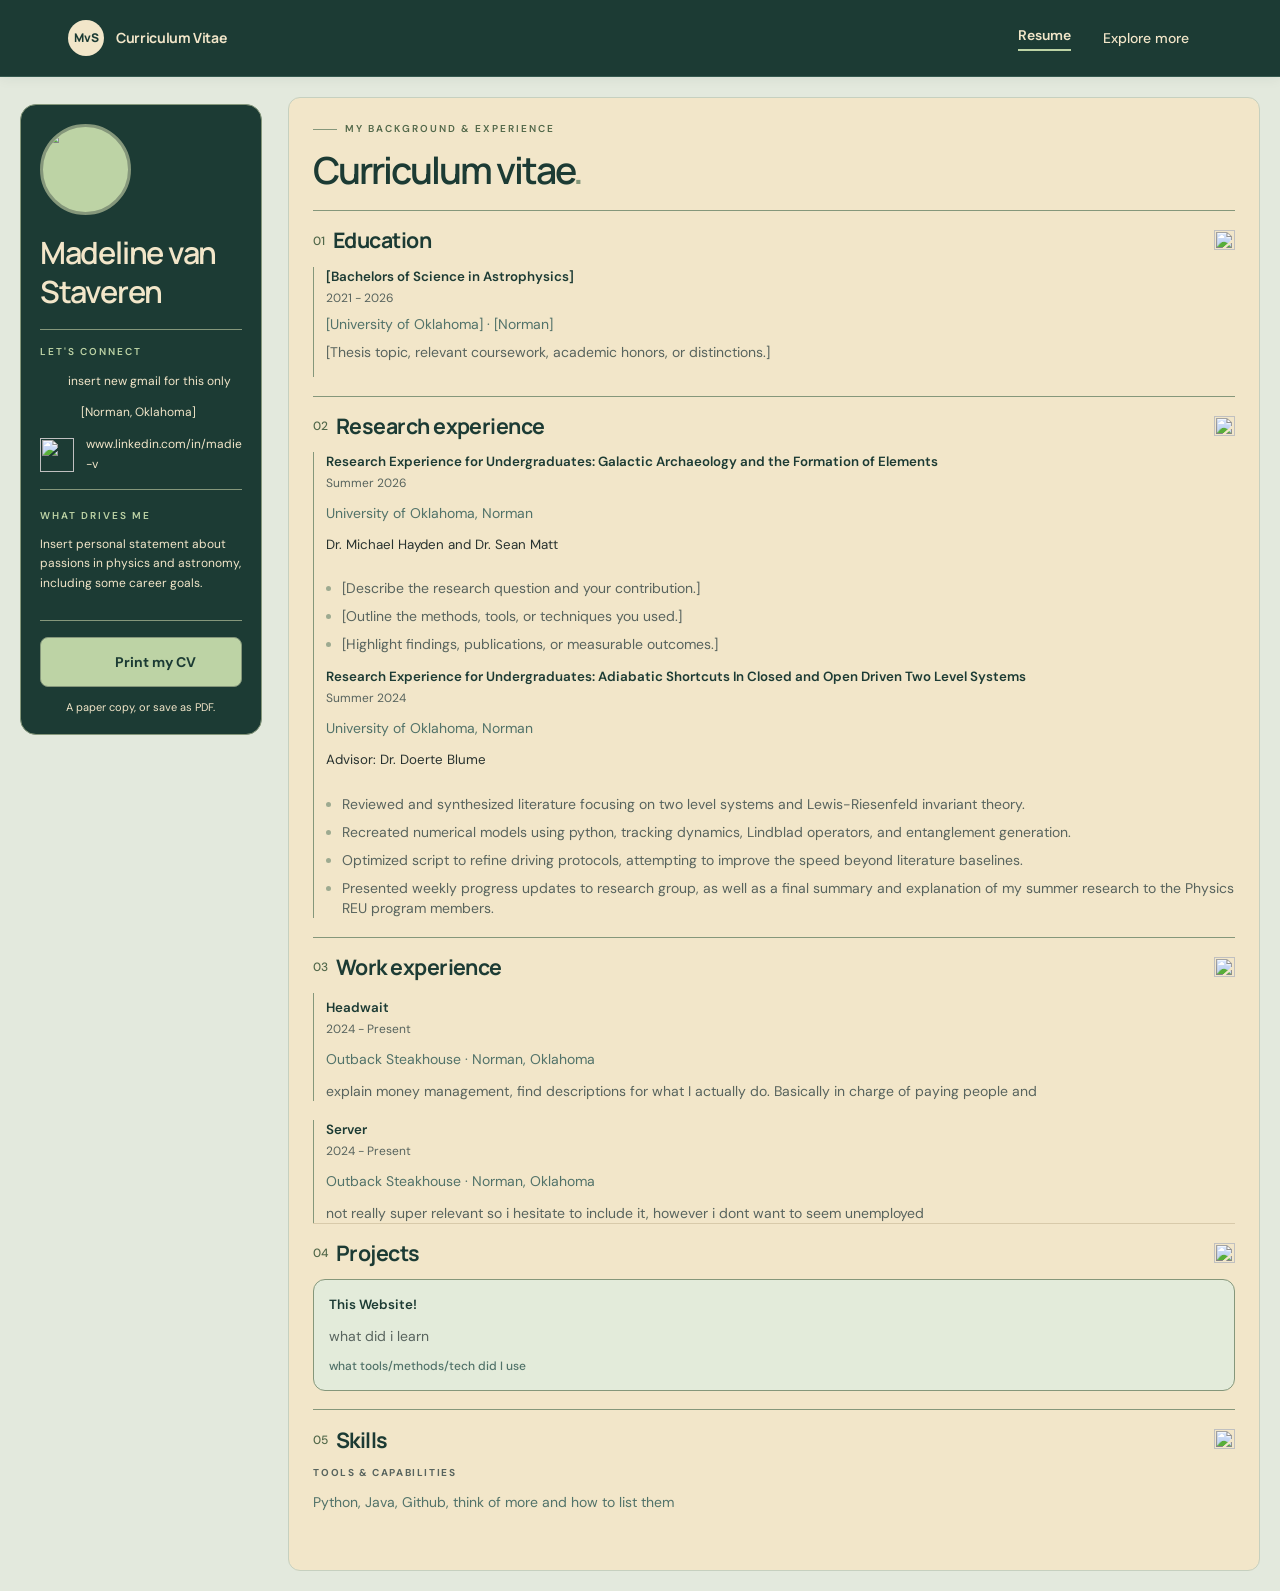
==== commit d78b911c: "Add files via upload" ====
--- a/index.html
+++ b/index.html
@@ -1,25 +1,25 @@
 <!DOCTYPE html>
 <html lang="en">
   <head>
-    <title>Your Name — Curriculum Vitae</title>
+    <title>Madie's Website Home</title>
   <meta charset="UTF-8"/>
   <meta name="viewport" content="width=device-width, initial-scale=1.0"/>
   <meta name="robots" content="index,follow"/>
   <meta name="generator" content="GrapesJS Studio"/>
-  <meta name="description" content="A personal curriculum vitae, research portfolio, and a little about the person behind the work."/>
-  <meta property="og:title" content="More About My Projects"/>
+  <meta name="description" content="My personal curriculum vitae and research portfolio"/>
+  <meta property="og:title" content="Madie's Super Ultra Mega Fun Website [Working Title]"/>
   <link rel="preconnect" href="https://fonts.googleapis.com"/>
 <link rel="preconnect" href="https://fonts.gstatic.com" crossorigin=""/>
 <link href="https://fonts.googleapis.com/css2?family=DM+Sans:wght@400;500;600;700&amp;family=Manrope:wght@500;600;700;800&amp;display=swap" rel="stylesheet"/>
   <link rel="stylesheet" href="./style.css">
   </head>
-  <body id="i7v72m" class="gjs-t-body cv-page"><header id="i54zw5" class="site-header"><nav aria-label="Main navigation" id="ip7h6k" class="main-navigation"><a href="./cv.html" id="iegeul" class="gjs-t-link portfolio-home"><span id="i4m7z5" class="personal-monogram">MvS</span><span id="iplcfj" class="website-name">A personal portfolio</span></a><div id="iib8rl" class="navigation-links"><a href="./index.html" aria-current="page" id="igdxzm" class="gjs-t-link cv-navigation-link">Resume</a><details data-menu="" id="i2ym6u" class="explore-dropdown"><summary id="i745q3" class="explore-dropdown-toggle">Explore more
-              <img src="https://api.iconify.design/lucide-chevron-down.svg?color=%23244b43" width="15" height="15" alt="" id="izv2zl"/></summary><div id="isn1ob" class="gjs-t-border explore-dropdown-menu"><a href="./more-about-me.html" id="ig0u7g" class="gjs-t-link more-about-me-link">More About Me</a><a href="./cv.html" id="ivvmmy" class="gjs-t-link more-about-my-projects-link">More About My Projects</a></div></details></div></nav></header><main id="cv-start" class="two-column-cv-layout"><aside aria-label="Personal profile" id="ijd65q" class="fixed-personal-profile"><div id="iqv1b8" class="profile-content"><div id="iqabx7" class="profile-photo-area"><div class="profile-photo-frame"><img src="https://api.iconify.design/lucide-user-round.svg?color=%23517269" alt="Your profile photo placeholder" width="112" height="112" data-photo="" class="profile-photo"/></div><label class="upload-photo-label">Add your photo
-              <input type="file" accept="image/jpeg,image/png,image/webp" data-photo-input="" class="profile-photo-upload"/></label></div><div class="name-and-profession"><h1 data-field="name" aria-label="Your name" spellcheck="false" id="iljzv3" class="editable-name">Madeline van Staveren</h1></div><section id="imna2j" class="contact-information"><h2 class="contact-heading">Let's connect</h2><div class="email-contact"><img src="https://api.iconify.design/lucide-mail.svg?color=%23cbe2b5" width="16" height="16" alt="" id="idjggi" class="email-icon"/><span data-field="email" aria-label="Email address" id="ifij7c" class="editable-email">insert new gmail for this only</span></div><div class="location-contact"><img src="https://static.vecteezy.com/system/resources/previews/044/267/763/non_2x/outline-drawing-of-oklahoma-state-map-free-png.png" width="16" height="16" alt="" id="it7tl-3" class="location-icon"/><span data-field="location" aria-label="Location" id="iwqdhr" class="editable-location">[Norman, Oklahoma]</span></div><div class="website-contact"><img src="https://www.vikingcamps.com/wp-content/uploads/2024/01/linkedin-logo-linkedin-icon-transparent-free-png.webp" width="16" height="16" alt="" id="iukyr-2" class="website-icon"/><span data-field="website" aria-label="Website or LinkedIn" id="i36v7v" class="editable-website">www.linkedin.com/in/madie-v</span></div></section><section id="ikulef" class="personal-statement"><h2 class="personal-statement-heading">What drives me</h2><p data-field="statement" aria-label="Personal statement" id="ijcf7h" class="editable-personal-statement">Insert personal statement about passions in physics and astronomy, including some career goals.</p></section><div class="print-actions"><button type="button" data-print="" class="gjs-t-button print-cv-button"><img src="https://api.iconify.design/lucide-printer.svg?color=%23244b43" alt="" width="17" height="17"/>Print my CV
+  <body id="i7v72m" class="gjs-t-body cv-page"><header id="i54zw5" class="site-header"><nav aria-label="Main navigation" id="ip7h6k" class="main-navigation"><a href="./cv.html" id="iegeul" class="gjs-t-link portfolio-home"><span id="i4m7z5" class="personal-monogram">MvS</span><span id="iplcfj" class="website-name">Curriculum Vitae</span></a><div id="iib8rl" class="navigation-links"><a href="./index.html" aria-current="page" id="igdxzm" class="gjs-t-link cv-navigation-link">Resume</a><details data-menu="" id="i2ym6u" class="explore-dropdown"><summary id="i745q3" class="explore-dropdown-toggle">Explore more
+              <img src="https://api.iconify.design/lucide-chevron-down.svg?color=%23244b43" width="15" height="15" alt="" id="izv2zl"/></summary><div id="isn1ob" class="gjs-t-border explore-dropdown-menu"><a href="./more-about-me.html" id="ig0u7g" class="gjs-t-link more-about-me-link">More About Me</a><a href="./cv.html" id="ivvmmy" class="gjs-t-link more-about-my-projects-link">More About My Projects</a></div></details></div></nav></header><main id="cv-start" class="two-column-cv-layout"><aside aria-label="Personal profile" id="ijd65q" class="fixed-personal-profile"><div id="iqv1b8" class="profile-content"><div id="iqabx7" class="profile-photo-area"><div class="profile-photo-frame" id="i90fy"><img src="https://cdn.grapesjs.com/workspaces/cmvimae0bcbexjne1lzliszo5/assets/074a34b6-3297-46db-94d3-89b7f71458b8__screenshot-2026-10-27-at-16-17-19-photo-google-photos.png" id="ic20uf2"/></div><label class="upload-photo-label">Add your photo
+              <input type="file" accept="image/jpeg,image/png,image/webp" data-photo-input="" class="profile-photo-upload"/></label></div><div class="name-and-profession"><h1 data-field="name" aria-label="Your name" spellcheck="false" id="iljzv3" class="editable-name">Madeline van Staveren</h1></div><section id="imna2j" class="contact-information"><h2 class="contact-heading">Let's connect</h2><div class="email-contact"><img src="https://api.iconify.design/lucide-mail.svg?color=%23cbe2b5" width="16" height="16" alt="" id="idjggi" class="email-icon"/><span data-field="email" aria-label="Email address" id="ifij7c" class="editable-email">insert new gmail for this only</span></div><div class="location-contact"><img src="https://static.vecteezy.com/system/resources/previews/044/267/763/non_2x/outline-drawing-of-oklahoma-state-map-free-png.png" width="16" height="16" alt="" id="it7tl-3" class="location-icon"/><span data-field="location" aria-label="Location" id="iwqdhr" class="editable-location">[Norman, Oklahoma]</span></div><div class="website-contact"><img src="https://www.vikingcamps.com/wp-content/uploads/2024/01/linkedin-logo-linkedin-icon-transparent-free-png.webp" width="16" height="16" alt="" id="iukyr-2" class="website-icon"/><span data-field="website" aria-label="Website or LinkedIn" id="i36v7v" class="editable-website">www.linkedin.com/in/madie-v</span></div></section><section id="ikulef" class="personal-statement"><h2 class="personal-statement-heading">What drives me</h2><p data-field="statement" aria-label="Personal statement" id="ijcf7h" class="editable-personal-statement">Insert personal statement about passions in physics and astronomy, including some career goals.</p></section><div class="print-actions" id="ixe9i"><button type="button" data-print="" class="gjs-t-button print-cv-button"><img src="https://api.iconify.design/lucide-printer.svg?color=%23244b43" alt="" width="17" height="17"/>Print my CV
             </button><span class="print-helper">A paper copy, or save as PDF.</span></div></div></aside><div id="id5lxn" class="cv-document"><div class="document-eyebrow"><span aria-hidden="true" class="eyebrow-divider"></span>My background &amp; experience
-        </div><div class="cv-introduction"><h2 class="gjs-t-h1 cv-title">Curriculum vitae<span class="title-accent">.</span></h2><p id="iqh8li" class="cv-subtitle">A snapshot of my learning, work, and curiosity.</p></div><div class="editing-instructions"><img src="https://api.iconify.design/lucide-pencil-line.svg?color=%235b7154" alt="" width="17" height="17" class="edit-icon"/><div class="editing-help"><p id="inx8cy" class="editing-tip">Click any placeholder to fill in your CV. Add your photo on the left, then choose “Print my CV” to print or save a PDF.</p><p aria-live="polite" data-status="" class="save-status">Edits are saved in this browser only.</p></div></div><section id="idrsw" class="education-section"><div id="ibc089" class="section-heading-row"><span class="section-number">01</span><h2 class="gjs-t-h2 education-heading">Education</h2><img src="https://api.iconify.design/lucide-graduation-cap.svg?color=%2385977b" alt="" width="21" height="21" class="education-icon"/></div><div class="education-entries"><article class="degree-entry"><div id="iesxng" class="entry-title-row"><h3 data-field="degree-one" aria-label="Degree and field" id="iuhxrv" class="editable-degree">[Bachelors of Science in Astrophysics]</h3><span data-field="degree-one-dates" aria-label="Degree dates" id="i0c14a" class="editable-dates">2021 - 2026</span></div><p data-field="university-one" aria-label="University and location" id="i4zea4" class="editable-university">[University of Oklahoma] · [Norman]</p><p data-field="degree-one-details" aria-label="Education details" class="editable-education-details">[Thesis topic, relevant coursework, academic honors, or distinctions.]</p></article><article id="iq0z9n" class="degree-entry"></article></div></section><section id="i0muk2" class="research-experience-section"><div id="ijy4n1" class="section-heading-row"><span class="section-number">02</span><h2 class="gjs-t-h2 research-heading">Research experience</h2><img src="https://api.iconify.design/lucide-microscope.svg?color=%2385977b" alt="" width="21" height="21" class="research-icon"/></div><article id="ixwggk" class="research-entry"><div id="iszese" class="entry-title-row"><h3 data-field="research-role" aria-label="Research role" id="im0867" class="editable-research-role">Research Experience for Undergraduates: Galactic Archaeology and the Formation of Elements</h3><span data-field="research-dates" aria-label="Research dates" id="i6ov1f" class="editable-dates">Summer 2026</span></div><p data-field="research-institution" aria-label="Research institution" id="iupzvl" class="editable-research-institution">University of Oklahoma, Norman
+        </div><div class="cv-introduction"><h2 class="gjs-t-h1 cv-title">Curriculum vitae<span class="title-accent">.</span></h2></div><div class="editing-instructions"><img src="https://api.iconify.design/lucide-pencil-line.svg?color=%235b7154" alt="" width="17" height="17" class="edit-icon"/><div class="editing-help"><p id="inx8cy" class="editing-tip">Click any placeholder to fill in your CV. Add your photo on the left, then choose “Print my CV” to print or save a PDF.</p><p aria-live="polite" data-status="" class="save-status">Edits are saved in this browser only.</p></div></div><section id="idrsw" class="education-section"><div id="ibc089" class="section-heading-row"><span class="section-number">01</span><h2 class="gjs-t-h2 education-heading">Education</h2><img src="https://api.iconify.design/lucide-graduation-cap.svg?color=%2385977b" alt="" width="21" height="21" class="education-icon"/></div><div class="education-entries"><article class="degree-entry"><div id="iesxng" class="entry-title-row"><h3 data-field="degree-one" aria-label="Degree and field" id="iuhxrv" class="editable-degree">[Bachelors of Science in Astrophysics]</h3><span data-field="degree-one-dates" aria-label="Degree dates" id="i0c14a" class="editable-dates">2021 - 2026</span></div><p data-field="university-one" aria-label="University and location" id="i4zea4" class="editable-university">[University of Oklahoma] · [Norman]</p><p data-field="degree-one-details" aria-label="Education details" class="editable-education-details">[Thesis topic, relevant coursework, academic honors, or distinctions.]</p></article><article id="iq0z9n" class="degree-entry"></article></div></section><section id="i0muk2" class="research-experience-section"><div id="ijy4n1" class="section-heading-row"><span class="section-number">02</span><h2 class="gjs-t-h2 research-heading">Research experience</h2><img src="https://api.iconify.design/lucide-microscope.svg?color=%2385977b" alt="" width="21" height="21" class="research-icon"/></div><article id="ixwggk" class="research-entry"><div id="iszese" class="entry-title-row"><h3 data-field="research-role" aria-label="Research role" id="im0867" class="editable-research-role">Research Experience for Undergraduates: Galactic Archaeology and the Formation of Elements</h3><span data-field="research-dates" aria-label="Research dates" id="i6ov1f" class="editable-dates">Summer 2026</span></div><p data-field="research-institution" aria-label="Research institution" id="iupzvl" class="editable-research-institution">University of Oklahoma, Norman
             </p><div id="iolrtf">Dr. Michael Hayden and Dr. Sean Matt</div><p></p><ul id="i2kgdj" class="research-achievements"><li data-field="research-question" aria-label="Research question" id="i47xoz" class="editable-research-achievement">[Describe the research question and your contribution.]</li><li data-field="research-methods" aria-label="Research methods" class="editable-research-achievement">[Outline the methods, tools, or techniques you used.]</li><li data-field="research-outcomes" aria-label="Research outcomes" id="iyittm" class="editable-research-achievement">[Highlight findings, publications, or measurable outcomes.]</li></ul></article><article id="izejb4u" class="research-entry"><div id="iivytln" class="entry-title-row"><h3 data-field="research-role" aria-label="Research role" id="im45psh" class="editable-research-role">Research Experience for Undergraduates: Adiabatic Shortcuts In Closed and Open Driven Two Level Systems</h3><span data-field="research-dates" aria-label="Research dates" id="ihje3yf" class="editable-dates">Summer 2024</span></div><p data-field="research-institution" aria-label="Research institution" id="i1qhl0x" class="editable-research-institution">University of Oklahoma, Norman
-              <br/></p><div id="i21mdv">Advisor: Dr. Doerte Blume</div><p></p><ul id="i5al7o" class="research-achievements"><li data-field="research-question" aria-label="Research question" id="i005l7g" class="editable-research-achievement">Reviewed and synthesized literature focusing on two level systems and Lewis-Riesenfeld invariant theory.</li><li data-field="research-methods" aria-label="Research methods" id="ils17pn" class="editable-research-achievement">Recreated numerical models using python, tracking dynamics, Lindblad operators, and entanglement generation. </li><li data-field="research-outcomes" aria-label="Research outcomes" id="i1ao8hs" class="editable-research-achievement">Optimized script to refine driving protocols, attempting to improve the speed beyond literature baselines. </li><li data-field="research-outcomes" aria-label="Research outcomes" id="i1ao8hs-2" class="editable-research-achievement">Presented weekly progress updates to research group, as well as a final summary and explanation of my summer research to the Physics REU program members. </li></ul></article></section><section id="ihuscf" class="work-experience-section"><div class="section-heading-row"><span class="section-number">03</span><h2 class="gjs-t-h2 work-heading">Work experience</h2><img src="https://api.iconify.design/lucide-briefcase-business.svg?color=%2385977b" alt="" width="21" height="21" class="work-icon"/></div><article id="i9oxx5" class="work-entry"><div id="ip3hmh" class="entry-title-row"><h3 data-field="job" aria-label="Job title" id="ikc2oh" class="editable-job-title">Headwait</h3><span data-field="job-dates" aria-label="Employment dates" id="inrzig" class="editable-dates">2024 - Present</span></div><p data-field="employer" aria-label="Employer" id="iwjk4g" class="editable-employer">Outback Steakhouse · Norman, Oklahoma</p><p data-field="job-details" aria-label="Work achievements" id="iufydf" class="editable-work-description">explain money management, find descriptions for what I actually do. Basically in charge of paying people and </p></article></section><article id="i7f7hk" class="work-entry"><div id="i1pdqj" class="entry-title-row"><h3 data-field="job" aria-label="Job title" id="iv1umf" class="editable-job-title">Server</h3><span data-field="job-dates" aria-label="Employment dates" id="i2srmb" class="editable-dates">2024 - Present</span></div><p data-field="employer" aria-label="Employer" id="imykng" class="editable-employer">Outback Steakhouse · Norman, Oklahoma</p><p data-field="job-details" aria-label="Work achievements" id="iu8eie" class="editable-work-description">not really super relevant so i hesitate to include it, however i dont want to seem unemployed </p></article><section id="selected-projects" class="selected-projects-section"><div class="section-heading-row"><span class="section-number">04</span><h2 class="gjs-t-h2 projects-heading">Selected projects</h2><img src="https://api.iconify.design/lucide-folder-open.svg?color=%2385977b" alt="" width="21" height="21" class="projects-icon"/></div><article class="gjs-t-border featured-project-card"><h3 data-field="project-name" aria-label="Project title" class="editable-project-title">[Your project name]</h3><p data-field="project-description" aria-label="Project description" class="editable-project-description">[What did you build or investigate? Explain the purpose, your role, and what you learned or achieved.]</p><p data-field="project-tools" aria-label="Project tools" class="editable-project-tools">[Tools / Methods / Technologies]</p><details data-project-details="" class="project-details-dropdown"><summary class="gjs-t-link project-details-toggle">More about my projects</summary><p data-field="project-story" aria-label="Extended project details" class="editable-extended-project-details">[Share the challenge, your approach, collaborators, outcomes, and where readers can find your work.]</p></details></article></section><section class="skills-and-recognition-section"><div id="ieyxem" class="section-heading-row"><span class="section-number">05</span><h2 id="i9pp5v" class="gjs-t-h2 skills-heading">Skills</h2><img src="https://api.iconify.design/lucide-award.svg?color=%2385977b" alt="" width="21" height="21" class="recognition-icon"/></div><div class="skills-and-awards-columns"><div class="skills-group"><h3 class="skills-subheading">Tools &amp; capabilities</h3><p data-field="skills" aria-label="Skills" id="i7e7za" class="editable-skills">Python, Java, Github, think of more and how to list them</p></div><div id="ib4f3a" class="awards-group"></div></div></section><footer class="document-footer"><span>A work in progress. Always learning.</span><a href="#cv-start" class="gjs-t-link back-to-top-link">Back to top ↑</a></footer></div></main><script id="izo7yk">
+              <br/></p><div id="i21mdv">Advisor: Dr. Doerte Blume</div><p></p><ul id="i5al7o" class="research-achievements"><li data-field="research-question" aria-label="Research question" id="i005l7g" class="editable-research-achievement">Reviewed and synthesized literature focusing on two level systems and Lewis-Riesenfeld invariant theory.</li><li data-field="research-methods" aria-label="Research methods" id="ils17pn" class="editable-research-achievement">Recreated numerical models using python, tracking dynamics, Lindblad operators, and entanglement generation. </li><li data-field="research-outcomes" aria-label="Research outcomes" id="i1ao8hs" class="editable-research-achievement">Optimized script to refine driving protocols, attempting to improve the speed beyond literature baselines. </li><li data-field="research-outcomes" aria-label="Research outcomes" id="i1ao8hs-2" class="editable-research-achievement">Presented weekly progress updates to research group, as well as a final summary and explanation of my summer research to the Physics REU program members. </li></ul></article></section><section id="ihuscf" class="work-experience-section"><div class="section-heading-row"><span class="section-number">03</span><h2 class="gjs-t-h2 work-heading">Work experience</h2><img src="https://api.iconify.design/lucide-briefcase-business.svg?color=%2385977b" alt="" width="21" height="21" class="work-icon"/></div><article id="i9oxx5" class="work-entry"><div id="ip3hmh" class="entry-title-row"><h3 data-field="job" aria-label="Job title" id="ikc2oh" class="editable-job-title">Headwait</h3><span data-field="job-dates" aria-label="Employment dates" id="inrzig" class="editable-dates">2024 - Present</span></div><p data-field="employer" aria-label="Employer" id="iwjk4g" class="editable-employer">Outback Steakhouse · Norman, Oklahoma</p><p data-field="job-details" aria-label="Work achievements" id="iufydf" class="editable-work-description">explain money management, find descriptions for what I actually do. Basically in charge of paying people and </p></article></section><article id="i7f7hk" class="work-entry"><div id="i1pdqj" class="entry-title-row"><h3 data-field="job" aria-label="Job title" id="iv1umf" class="editable-job-title">Server</h3><span data-field="job-dates" aria-label="Employment dates" id="i2srmb" class="editable-dates">2024 - Present</span></div><p data-field="employer" aria-label="Employer" id="imykng" class="editable-employer">Outback Steakhouse · Norman, Oklahoma</p><p data-field="job-details" aria-label="Work achievements" id="iu8eie" class="editable-work-description">not really super relevant so i hesitate to include it, however i dont want to seem unemployed </p></article><section id="selected-projects" class="selected-projects-section"><div class="section-heading-row" id="iqja3i"><span class="section-number">04</span><h2 class="gjs-t-h2 projects-heading" id="ivoubd">Projects</h2><img src="https://api.iconify.design/lucide-folder-open.svg?color=%2385977b" alt="" width="21" height="21" class="projects-icon"/></div><article class="gjs-t-border featured-project-card" id="ib0ybl"><h3 data-field="project-name" aria-label="Project title" class="editable-project-title" id="ijtook">This Website!</h3><p data-field="project-description" aria-label="Project description" class="editable-project-description" id="inzrrx">what did i learn</p><p data-field="project-tools" aria-label="Project tools" class="editable-project-tools" id="i26jbo">what tools/methods/tech did I use</p></article></section><section class="skills-and-recognition-section"><div id="ieyxem" class="section-heading-row"><span class="section-number">05</span><h2 id="i9pp5v" class="gjs-t-h2 skills-heading">Skills</h2><img src="https://api.iconify.design/lucide-award.svg?color=%2385977b" alt="" width="21" height="21" class="recognition-icon"/></div><div class="skills-and-awards-columns"><div class="skills-group"><h3 class="skills-subheading">Tools &amp; capabilities</h3><p data-field="skills" aria-label="Skills" id="i7e7za" class="editable-skills">Python, Java, Github, think of more and how to list them</p></div><div id="ib4f3a" class="awards-group"></div></div></section><footer class="document-footer"><span>A work in progress. Always learning.</span><a href="#cv-start" class="gjs-t-link back-to-top-link">Back to top ↑</a></footer></div></main><script id="izo7yk">
       (() => {
         const root = document.currentScript.parentElement;
         root.setAttribute('data-js', 'cv-page');
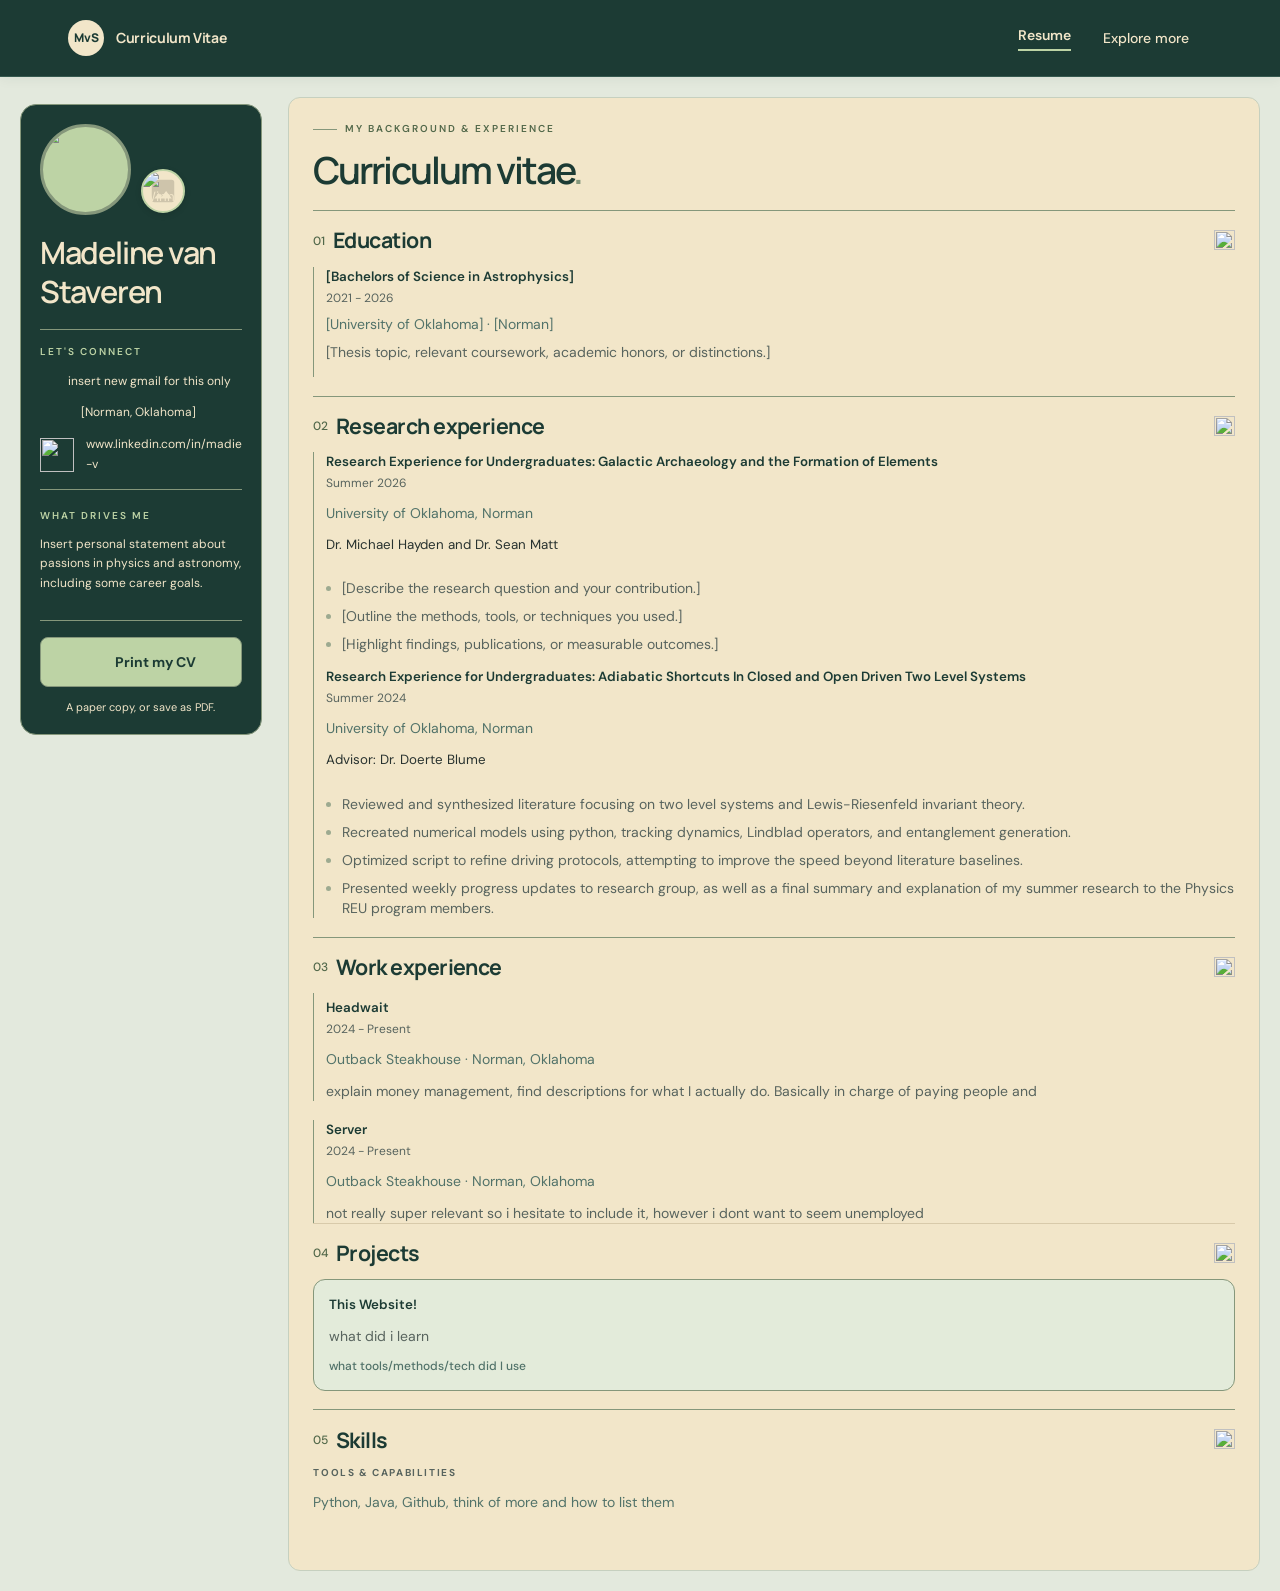
==== commit d005dbfc: "Add files via upload" ====
--- a/index.html
+++ b/index.html
@@ -14,12 +14,12 @@
   <link rel="stylesheet" href="./style.css">
   </head>
   <body id="i7v72m" class="gjs-t-body cv-page"><header id="i54zw5" class="site-header"><nav aria-label="Main navigation" id="ip7h6k" class="main-navigation"><a href="./cv.html" id="iegeul" class="gjs-t-link portfolio-home"><span id="i4m7z5" class="personal-monogram">MvS</span><span id="iplcfj" class="website-name">Curriculum Vitae</span></a><div id="iib8rl" class="navigation-links"><a href="./index.html" aria-current="page" id="igdxzm" class="gjs-t-link cv-navigation-link">Resume</a><details data-menu="" id="i2ym6u" class="explore-dropdown"><summary id="i745q3" class="explore-dropdown-toggle">Explore more
-              <img src="https://api.iconify.design/lucide-chevron-down.svg?color=%23244b43" width="15" height="15" alt="" id="izv2zl"/></summary><div id="isn1ob" class="gjs-t-border explore-dropdown-menu"><a href="./more-about-me.html" id="ig0u7g" class="gjs-t-link more-about-me-link">More About Me</a><a href="./cv.html" id="ivvmmy" class="gjs-t-link more-about-my-projects-link">More About My Projects</a></div></details></div></nav></header><main id="cv-start" class="two-column-cv-layout"><aside aria-label="Personal profile" id="ijd65q" class="fixed-personal-profile"><div id="iqv1b8" class="profile-content"><div id="iqabx7" class="profile-photo-area"><div class="profile-photo-frame" id="i90fy"><img src="https://cdn.grapesjs.com/workspaces/cmvimae0bcbexjne1lzliszo5/assets/074a34b6-3297-46db-94d3-89b7f71458b8__screenshot-2026-10-27-at-16-17-19-photo-google-photos.png" id="ic20uf2"/></div><label class="upload-photo-label">Add your photo
-              <input type="file" accept="image/jpeg,image/png,image/webp" data-photo-input="" class="profile-photo-upload"/></label></div><div class="name-and-profession"><h1 data-field="name" aria-label="Your name" spellcheck="false" id="iljzv3" class="editable-name">Madeline van Staveren</h1></div><section id="imna2j" class="contact-information"><h2 class="contact-heading">Let's connect</h2><div class="email-contact"><img src="https://api.iconify.design/lucide-mail.svg?color=%23cbe2b5" width="16" height="16" alt="" id="idjggi" class="email-icon"/><span data-field="email" aria-label="Email address" id="ifij7c" class="editable-email">insert new gmail for this only</span></div><div class="location-contact"><img src="https://static.vecteezy.com/system/resources/previews/044/267/763/non_2x/outline-drawing-of-oklahoma-state-map-free-png.png" width="16" height="16" alt="" id="it7tl-3" class="location-icon"/><span data-field="location" aria-label="Location" id="iwqdhr" class="editable-location">[Norman, Oklahoma]</span></div><div class="website-contact"><img src="https://www.vikingcamps.com/wp-content/uploads/2024/01/linkedin-logo-linkedin-icon-transparent-free-png.webp" width="16" height="16" alt="" id="iukyr-2" class="website-icon"/><span data-field="website" aria-label="Website or LinkedIn" id="i36v7v" class="editable-website">www.linkedin.com/in/madie-v</span></div></section><section id="ikulef" class="personal-statement"><h2 class="personal-statement-heading">What drives me</h2><p data-field="statement" aria-label="Personal statement" id="ijcf7h" class="editable-personal-statement">Insert personal statement about passions in physics and astronomy, including some career goals.</p></section><div class="print-actions" id="ixe9i"><button type="button" data-print="" class="gjs-t-button print-cv-button"><img src="https://api.iconify.design/lucide-printer.svg?color=%23244b43" alt="" width="17" height="17"/>Print my CV
+              <img src="https://api.iconify.design/lucide-chevron-down.svg?color=%23244b43" width="15" height="15" alt="" id="izv2zl"/></summary><div id="isn1ob" class="gjs-t-border explore-dropdown-menu"><a href="./more-about-me.html" id="ig0u7g" class="gjs-t-link more-about-me-link">More About Me</a><a href="./cv.html" id="ivvmmy" class="gjs-t-link more-about-my-projects-link">More About My Projects</a></div></details></div></nav></header><main id="cv-start" class="two-column-cv-layout"><aside aria-label="Personal profile" id="ijd65q" class="fixed-personal-profile"><div id="iqv1b8" class="profile-content"><div id="iqabx7" class="profile-photo-area profile-photo-visible-row"><label id="i3cq2" class="upload-photo-label">Add your photo
+<input type="file" accept="image/jpeg,image/png,image/webp" data-photo-input="" id="igtww" class="profile-photo-upload"/></label><div id="i90fy" class="profile-photo-frame profile-portrait-frame"><img src="https://cdn.grapesjs.com/workspaces/cmvimae0bcbexjne1lzliszo5/assets/074a34b6-3297-46db-94d3-89b7f71458b8__screenshot-2026-10-27-at-16-17-19-photo-google-photos.png" id="ivu7y3c"/></div><div id="i2mgb33" class="profile-preview-pair"><div id="i6zrcct" role="img" aria-label="Image placeholder" class="gjs-image-box profile-preview-circle"><a id="ihvjxzz" href="./more-about-winnie.html" aria-label="More About Winnie" class="gjs-link-box winnie-profile-link"><img id="ibb4wla" src="https://cdn.grapesjs.com/workspaces/cmvimae0bcbexjne1lzliszo5/assets/1c378c83-6e2f-4938-a074-1b208515c47f__screenshot-2026-10-27-at-17-49-19-photo-google-photos.png" alt="Winnie" class="winnie-profile-image"/></a></div></div></div><div class="name-and-profession"><h1 data-field="name" aria-label="Your name" spellcheck="false" id="iljzv3" class="editable-name">Madeline van Staveren</h1></div><section id="imna2j" class="contact-information"><h2 class="contact-heading">Let's connect</h2><div class="email-contact"><img src="https://api.iconify.design/lucide-mail.svg?color=%23cbe2b5" width="16" height="16" alt="" id="idjggi" class="email-icon"/><span data-field="email" aria-label="Email address" id="ifij7c" class="editable-email">insert new gmail for this only</span></div><div class="location-contact"><img src="https://static.vecteezy.com/system/resources/previews/044/267/763/non_2x/outline-drawing-of-oklahoma-state-map-free-png.png" width="16" height="16" alt="" id="it7tl-3" class="location-icon"/><span data-field="location" aria-label="Location" id="iwqdhr" class="editable-location">[Norman, Oklahoma]</span></div><div class="website-contact"><img src="https://www.vikingcamps.com/wp-content/uploads/2024/01/linkedin-logo-linkedin-icon-transparent-free-png.webp" width="16" height="16" alt="" id="iukyr-2" class="website-icon"/><span data-field="website" aria-label="Website or LinkedIn" id="i36v7v" class="editable-website">www.linkedin.com/in/madie-v</span></div></section><section id="ikulef" class="personal-statement"><h2 class="personal-statement-heading">What drives me</h2><p data-field="statement" aria-label="Personal statement" id="ijcf7h" class="editable-personal-statement">Insert personal statement about passions in physics and astronomy, including some career goals.</p></section><div id="ixe9i" class="print-actions"><button type="button" data-print="" class="gjs-t-button print-cv-button"><img src="https://api.iconify.design/lucide-printer.svg?color=%23244b43" alt="" width="17" height="17"/>Print my CV
             </button><span class="print-helper">A paper copy, or save as PDF.</span></div></div></aside><div id="id5lxn" class="cv-document"><div class="document-eyebrow"><span aria-hidden="true" class="eyebrow-divider"></span>My background &amp; experience
         </div><div class="cv-introduction"><h2 class="gjs-t-h1 cv-title">Curriculum vitae<span class="title-accent">.</span></h2></div><div class="editing-instructions"><img src="https://api.iconify.design/lucide-pencil-line.svg?color=%235b7154" alt="" width="17" height="17" class="edit-icon"/><div class="editing-help"><p id="inx8cy" class="editing-tip">Click any placeholder to fill in your CV. Add your photo on the left, then choose “Print my CV” to print or save a PDF.</p><p aria-live="polite" data-status="" class="save-status">Edits are saved in this browser only.</p></div></div><section id="idrsw" class="education-section"><div id="ibc089" class="section-heading-row"><span class="section-number">01</span><h2 class="gjs-t-h2 education-heading">Education</h2><img src="https://api.iconify.design/lucide-graduation-cap.svg?color=%2385977b" alt="" width="21" height="21" class="education-icon"/></div><div class="education-entries"><article class="degree-entry"><div id="iesxng" class="entry-title-row"><h3 data-field="degree-one" aria-label="Degree and field" id="iuhxrv" class="editable-degree">[Bachelors of Science in Astrophysics]</h3><span data-field="degree-one-dates" aria-label="Degree dates" id="i0c14a" class="editable-dates">2021 - 2026</span></div><p data-field="university-one" aria-label="University and location" id="i4zea4" class="editable-university">[University of Oklahoma] · [Norman]</p><p data-field="degree-one-details" aria-label="Education details" class="editable-education-details">[Thesis topic, relevant coursework, academic honors, or distinctions.]</p></article><article id="iq0z9n" class="degree-entry"></article></div></section><section id="i0muk2" class="research-experience-section"><div id="ijy4n1" class="section-heading-row"><span class="section-number">02</span><h2 class="gjs-t-h2 research-heading">Research experience</h2><img src="https://api.iconify.design/lucide-microscope.svg?color=%2385977b" alt="" width="21" height="21" class="research-icon"/></div><article id="ixwggk" class="research-entry"><div id="iszese" class="entry-title-row"><h3 data-field="research-role" aria-label="Research role" id="im0867" class="editable-research-role">Research Experience for Undergraduates: Galactic Archaeology and the Formation of Elements</h3><span data-field="research-dates" aria-label="Research dates" id="i6ov1f" class="editable-dates">Summer 2026</span></div><p data-field="research-institution" aria-label="Research institution" id="iupzvl" class="editable-research-institution">University of Oklahoma, Norman
             </p><div id="iolrtf">Dr. Michael Hayden and Dr. Sean Matt</div><p></p><ul id="i2kgdj" class="research-achievements"><li data-field="research-question" aria-label="Research question" id="i47xoz" class="editable-research-achievement">[Describe the research question and your contribution.]</li><li data-field="research-methods" aria-label="Research methods" class="editable-research-achievement">[Outline the methods, tools, or techniques you used.]</li><li data-field="research-outcomes" aria-label="Research outcomes" id="iyittm" class="editable-research-achievement">[Highlight findings, publications, or measurable outcomes.]</li></ul></article><article id="izejb4u" class="research-entry"><div id="iivytln" class="entry-title-row"><h3 data-field="research-role" aria-label="Research role" id="im45psh" class="editable-research-role">Research Experience for Undergraduates: Adiabatic Shortcuts In Closed and Open Driven Two Level Systems</h3><span data-field="research-dates" aria-label="Research dates" id="ihje3yf" class="editable-dates">Summer 2024</span></div><p data-field="research-institution" aria-label="Research institution" id="i1qhl0x" class="editable-research-institution">University of Oklahoma, Norman
-              <br/></p><div id="i21mdv">Advisor: Dr. Doerte Blume</div><p></p><ul id="i5al7o" class="research-achievements"><li data-field="research-question" aria-label="Research question" id="i005l7g" class="editable-research-achievement">Reviewed and synthesized literature focusing on two level systems and Lewis-Riesenfeld invariant theory.</li><li data-field="research-methods" aria-label="Research methods" id="ils17pn" class="editable-research-achievement">Recreated numerical models using python, tracking dynamics, Lindblad operators, and entanglement generation. </li><li data-field="research-outcomes" aria-label="Research outcomes" id="i1ao8hs" class="editable-research-achievement">Optimized script to refine driving protocols, attempting to improve the speed beyond literature baselines. </li><li data-field="research-outcomes" aria-label="Research outcomes" id="i1ao8hs-2" class="editable-research-achievement">Presented weekly progress updates to research group, as well as a final summary and explanation of my summer research to the Physics REU program members. </li></ul></article></section><section id="ihuscf" class="work-experience-section"><div class="section-heading-row"><span class="section-number">03</span><h2 class="gjs-t-h2 work-heading">Work experience</h2><img src="https://api.iconify.design/lucide-briefcase-business.svg?color=%2385977b" alt="" width="21" height="21" class="work-icon"/></div><article id="i9oxx5" class="work-entry"><div id="ip3hmh" class="entry-title-row"><h3 data-field="job" aria-label="Job title" id="ikc2oh" class="editable-job-title">Headwait</h3><span data-field="job-dates" aria-label="Employment dates" id="inrzig" class="editable-dates">2024 - Present</span></div><p data-field="employer" aria-label="Employer" id="iwjk4g" class="editable-employer">Outback Steakhouse · Norman, Oklahoma</p><p data-field="job-details" aria-label="Work achievements" id="iufydf" class="editable-work-description">explain money management, find descriptions for what I actually do. Basically in charge of paying people and </p></article></section><article id="i7f7hk" class="work-entry"><div id="i1pdqj" class="entry-title-row"><h3 data-field="job" aria-label="Job title" id="iv1umf" class="editable-job-title">Server</h3><span data-field="job-dates" aria-label="Employment dates" id="i2srmb" class="editable-dates">2024 - Present</span></div><p data-field="employer" aria-label="Employer" id="imykng" class="editable-employer">Outback Steakhouse · Norman, Oklahoma</p><p data-field="job-details" aria-label="Work achievements" id="iu8eie" class="editable-work-description">not really super relevant so i hesitate to include it, however i dont want to seem unemployed </p></article><section id="selected-projects" class="selected-projects-section"><div class="section-heading-row" id="iqja3i"><span class="section-number">04</span><h2 class="gjs-t-h2 projects-heading" id="ivoubd">Projects</h2><img src="https://api.iconify.design/lucide-folder-open.svg?color=%2385977b" alt="" width="21" height="21" class="projects-icon"/></div><article class="gjs-t-border featured-project-card" id="ib0ybl"><h3 data-field="project-name" aria-label="Project title" class="editable-project-title" id="ijtook">This Website!</h3><p data-field="project-description" aria-label="Project description" class="editable-project-description" id="inzrrx">what did i learn</p><p data-field="project-tools" aria-label="Project tools" class="editable-project-tools" id="i26jbo">what tools/methods/tech did I use</p></article></section><section class="skills-and-recognition-section"><div id="ieyxem" class="section-heading-row"><span class="section-number">05</span><h2 id="i9pp5v" class="gjs-t-h2 skills-heading">Skills</h2><img src="https://api.iconify.design/lucide-award.svg?color=%2385977b" alt="" width="21" height="21" class="recognition-icon"/></div><div class="skills-and-awards-columns"><div class="skills-group"><h3 class="skills-subheading">Tools &amp; capabilities</h3><p data-field="skills" aria-label="Skills" id="i7e7za" class="editable-skills">Python, Java, Github, think of more and how to list them</p></div><div id="ib4f3a" class="awards-group"></div></div></section><footer class="document-footer"><span>A work in progress. Always learning.</span><a href="#cv-start" class="gjs-t-link back-to-top-link">Back to top ↑</a></footer></div></main><script id="izo7yk">
+              <br/></p><div id="i21mdv">Advisor: Dr. Doerte Blume</div><p></p><ul id="i5al7o" class="research-achievements"><li data-field="research-question" aria-label="Research question" id="i005l7g" class="editable-research-achievement">Reviewed and synthesized literature focusing on two level systems and Lewis-Riesenfeld invariant theory.</li><li data-field="research-methods" aria-label="Research methods" id="ils17pn" class="editable-research-achievement">Recreated numerical models using python, tracking dynamics, Lindblad operators, and entanglement generation. </li><li data-field="research-outcomes" aria-label="Research outcomes" id="i1ao8hs" class="editable-research-achievement">Optimized script to refine driving protocols, attempting to improve the speed beyond literature baselines. </li><li data-field="research-outcomes" aria-label="Research outcomes" id="i1ao8hs-2" class="editable-research-achievement">Presented weekly progress updates to research group, as well as a final summary and explanation of my summer research to the Physics REU program members. </li></ul></article></section><section id="ihuscf" class="work-experience-section"><div class="section-heading-row"><span class="section-number">03</span><h2 class="gjs-t-h2 work-heading">Work experience</h2><img src="https://api.iconify.design/lucide-briefcase-business.svg?color=%2385977b" alt="" width="21" height="21" class="work-icon"/></div><article id="i9oxx5" class="work-entry"><div id="ip3hmh" class="entry-title-row"><h3 data-field="job" aria-label="Job title" id="ikc2oh" class="editable-job-title">Headwait</h3><span data-field="job-dates" aria-label="Employment dates" id="inrzig" class="editable-dates">2024 - Present</span></div><p data-field="employer" aria-label="Employer" id="iwjk4g" class="editable-employer">Outback Steakhouse · Norman, Oklahoma</p><p data-field="job-details" aria-label="Work achievements" id="iufydf" class="editable-work-description">explain money management, find descriptions for what I actually do. Basically in charge of paying people and </p></article></section><article id="i7f7hk" class="work-entry"><div id="i1pdqj" class="entry-title-row"><h3 data-field="job" aria-label="Job title" id="iv1umf" class="editable-job-title">Server</h3><span data-field="job-dates" aria-label="Employment dates" id="i2srmb" class="editable-dates">2024 - Present</span></div><p data-field="employer" aria-label="Employer" id="imykng" class="editable-employer">Outback Steakhouse · Norman, Oklahoma</p><p data-field="job-details" aria-label="Work achievements" id="iu8eie" class="editable-work-description">not really super relevant so i hesitate to include it, however i dont want to seem unemployed </p></article><section id="selected-projects" class="selected-projects-section"><div id="iqja3i" class="section-heading-row"><span class="section-number">04</span><h2 id="ivoubd" class="gjs-t-h2 projects-heading">Projects</h2><img src="https://api.iconify.design/lucide-folder-open.svg?color=%2385977b" alt="" width="21" height="21" class="projects-icon"/></div><article id="ib0ybl" class="gjs-t-border featured-project-card"><h3 data-field="project-name" aria-label="Project title" id="ijtook" class="editable-project-title">This Website!</h3><p data-field="project-description" aria-label="Project description" id="inzrrx" class="editable-project-description">what did i learn</p><p data-field="project-tools" aria-label="Project tools" id="i26jbo" class="editable-project-tools">what tools/methods/tech did I use</p></article></section><section class="skills-and-recognition-section"><div id="ieyxem" class="section-heading-row"><span class="section-number">05</span><h2 id="i9pp5v" class="gjs-t-h2 skills-heading">Skills</h2><img src="https://api.iconify.design/lucide-award.svg?color=%2385977b" alt="" width="21" height="21" class="recognition-icon"/></div><div class="skills-and-awards-columns"><div class="skills-group"><h3 class="skills-subheading">Tools &amp; capabilities</h3><p data-field="skills" aria-label="Skills" id="i7e7za" class="editable-skills">Python, Java, Github, think of more and how to list them</p></div><div id="ib4f3a" class="awards-group"></div></div></section><footer class="document-footer"><span>A work in progress. Always learning.</span><a href="#cv-start" class="gjs-t-link back-to-top-link">Back to top ↑</a></footer></div></main><script id="izo7yk">
       (() => {
         const root = document.currentScript.parentElement;
         root.setAttribute('data-js', 'cv-page');
--- a/style.css
+++ b/style.css
@@ -1 +1 @@
-* { box-sizing: border-box; } body {margin: 0;}:root{--gjs-t-color-primary:#244b43;--gjs-t-color-secondary:#f5f4ef;--gjs-t-color-accent:#cbe2b5;--gjs-t-color-success:#38765a;--gjs-t-color-warning:#a07836;--gjs-t-color-error:#b74a44;}html{scroll-behavior:smooth;}.gjs-t-body{background-color:var(--gjs-t-color-secondary);color:#28322f;font-size:15px;line-height:1.7;}.gjs-t-h1{color:var(--gjs-t-color-primary);font-size:48px;line-height:1.15;}.gjs-t-h2{color:var(--gjs-t-color-primary);font-size:23px;line-height:1.35;}.gjs-t-button{background-color:var(--gjs-t-color-accent);color:var(--gjs-t-color-primary);border-radius:8px;}.gjs-t-link{color:var(--gjs-t-color-primary);text-decoration:none;}.gjs-t-border{border-radius:12px;border-color:#dedfd6;}*, ::before, ::after{box-sizing:border-box;border-width:0;border-style:solid;border-color:#e5e7eb;}html, :host{line-height:1.5;-webkit-text-size-adjust:100%;-moz-tab-size:4;tab-size:4;font-family:ui-sans-serif, system-ui, sans-serif, "Apple Color Emoji", "Segoe UI Emoji", "Segoe UI Symbol", "Noto Color Emoji";font-feature-settings:normal;font-variation-settings:normal;-webkit-tap-highlight-color:transparent;}body{margin:0;line-height:inherit;}hr{height:0;color:inherit;border-top-width:1px;}abbr:where([title]){text-decoration:underline dotted;}h1, h2, h3, h4, h5, h6{font-size:inherit;font-weight:inherit;}a{color:inherit;text-decoration:inherit;}b, strong{font-weight:bolder;}code, kbd, samp, pre{font-family:ui-monospace, SFMono-Regular, Menlo, Monaco, Consolas, "Liberation Mono", "Courier New", monospace;font-feature-settings:normal;font-variation-settings:normal;font-size:1em;}small{font-size:80%;}sub, sup{font-size:75%;line-height:0;position:relative;vertical-align:baseline;}sub{bottom:-0.25em;}sup{top:-0.5em;}table{text-indent:0;border-color:inherit;border-collapse:collapse;}button, input, optgroup, select, textarea{font-family:inherit;font-feature-settings:inherit;font-variation-settings:inherit;font-size:100%;font-weight:inherit;line-height:inherit;letter-spacing:inherit;color:inherit;margin:0;padding:0;}button, select{text-transform:none;}button, input:where([type='button']), input:where([type='reset']), input:where([type='submit']){-webkit-appearance:button;background-color:transparent;background-image:none;}:-moz-focusring{outline:auto;}:-moz-ui-invalid{box-shadow:none;}progress{vertical-align:baseline;}::-webkit-inner-spin-button, ::-webkit-outer-spin-button{height:auto;}[type='search']{-webkit-appearance:textfield;outline-offset:-2px;}::-webkit-search-decoration{-webkit-appearance:none;}::-webkit-file-upload-button{-webkit-appearance:button;font:inherit;}summary{display:list-item;}blockquote, dl, dd, h1, h2, h3, h4, h5, h6, hr, figure, p, pre{margin:0;}fieldset{margin:0;padding:0;}legend{padding:0;}ol, ul, menu{list-style:none;margin:0;padding:0;}dialog{padding:0;}textarea{resize:vertical;}input::placeholder, textarea::placeholder{opacity:1;color:#9ca3af;}button, [role="button"]{cursor:pointer;}:disabled{cursor:default;}img, svg, video, canvas, audio, iframe, embed, object{display:block;vertical-align:middle;}img, video{max-width:100%;height:auto;}[hidden]{display:none;}.cv-page{font-family:'DM Sans', sans-serif;-webkit-font-smoothing:antialiased;-moz-osx-font-smoothing:grayscale;margin:0px;background:#f2e6c9 !important;color:#28322f !important;font-size:10pt;line-height:1.45;-webkit-print-color-adjust:exact;print-color-adjust:exact;--gjs-t-color-primary:#1c3b34;--gjs-t-color-secondary:#f2e6c9;--gjs-t-color-accent:#bdd3a5;--gjs-t-color-success:#2d6149;}.top-navigation{border-bottom-width:1px;border-color:#85977b;background-color:var(--gjs-t-color-primary);}.navigation-container{margin-left:auto;margin-right:auto;display:flex;max-width:1240px;align-items:center;justify-content:space-between;gap:1.5rem;padding-left:3rem;padding-right:3rem;padding-top:1.25rem;padding-bottom:1.25rem;}.home-link{display:flex;align-items:center;gap:0.75rem;border-radius:0.375rem;color:var(--gjs-t-color-secondary);}.home-link:focus-visible{outline-style:solid;outline-width:2px;outline-offset:4px;}.personal-monogram{display:flex;height:2.25rem;width:2.25rem;align-items:center;justify-content:center;border-radius:9999px;background-color:var(--gjs-t-color-secondary);font-family:'Manrope', sans-serif;font-size:0.75rem;line-height:1rem;font-weight:800;color:var(--gjs-t-color-primary);}.website-name{font-family:'Manrope', sans-serif;font-size:0.875rem;line-height:1.25rem;font-weight:700;letter-spacing:-0.025em;}.navigation-links{display:flex;align-items:center;gap:2rem;flex-wrap:wrap;}.cv-navigation-link{border-bottom-width:2px;border-color:var(--gjs-t-color-accent);padding-bottom:0.25rem;font-size:0.875rem;line-height:1.25rem;font-weight:600;color:var(--gjs-t-color-secondary);}.cv-navigation-link:hover{color:var(--gjs-t-color-accent);}.cv-navigation-link:focus-visible{outline-style:solid;outline-width:2px;outline-offset:4px;}.more-pages-dropdown{position:relative;}.more-pages-toggle{display:flex;cursor:pointer;list-style-type:none;align-items:center;gap:0.5rem;border-radius:0.375rem;padding-top:0.25rem;padding-bottom:0.25rem;font-size:0.875rem;line-height:1.25rem;font-weight:500;color:var(--gjs-t-color-secondary);}.more-pages-toggle:hover{color:var(--gjs-t-color-accent);}.more-pages-toggle:focus-visible{outline-style:solid;outline-width:2px;outline-offset:4px;}.more-pages-menu{position:absolute;right:0px;top:2.75rem;z-index:30;display:flex;width:16rem;flex-direction:column;gap:0.25rem;border-width:1px;background-color:rgb(255 255 255 / 1);padding:0.5rem;box-shadow:0 0 #0000, 0 0 #0000, 0 20px 25px -5px rgb(0 0 0 / 0.05), 0 8px 10px -6px rgb(0 0 0 / 0.05);}.more-about-me-link{border-radius:0.5rem;padding-left:1rem;padding-right:1rem;padding-top:0.75rem;padding-bottom:0.75rem;font-size:0.875rem;line-height:1.25rem;background-color:var(--gjs-t-color-accent);color:var(--gjs-t-color-primary);}.more-about-me-link:hover{background-color:#85977b;color:var(--gjs-t-color-secondary);}.more-about-me-link:focus-visible{outline-style:solid;outline-width:2px;}.more-about-my-projects-link{border-radius:0.5rem;padding-left:1rem;padding-right:1rem;padding-top:0.75rem;padding-bottom:0.75rem;font-size:0.875rem;line-height:1.25rem;}.more-about-my-projects-link:hover{background-color:var(--gjs-t-color-accent);color:var(--gjs-t-color-primary);}.more-about-my-projects-link:focus-visible{outline-style:solid;outline-width:2px;}.two-column-cv-layout{margin-left:auto;margin-right:auto;display:grid !important;max-width:none !important;grid-template-columns:64mm minmax(0, 1fr) !important;align-items:start !important;gap:7mm !important;padding-left:3rem;padding-right:3rem;padding-bottom:3rem;padding-top:2.5rem;padding:20px !important;margin:0 !important;background-color:#e3e9dd;}.fixed-profile-panel{position:sticky;top:2rem;overflow:hidden;border-radius:1rem;background-color:var(--gjs-t-color-primary);color:rgb(237 242 235 / 1);}.profile-content{display:flex;flex-direction:column;gap:5mm !important;padding:5mm !important;}.profile-introduction{display:flex;align-items:center;justify-content:space-between;gap:1rem;}.profile-eyebrow{font-size:10px;font-weight:600;text-transform:uppercase;letter-spacing:0.2em;color:var(--gjs-t-color-accent) !important;}.profile-accent{height:0.5rem;width:0.5rem;border-radius:9999px;background-color:var(--gjs-t-color-accent);}.profile-photo-area{display:flex;flex-direction:column;align-items:flex-start;gap:0.75rem;}.profile-photo-frame{height:24mm !important;width:24mm !important;overflow:hidden;border-radius:9999px;border-width:1mm !important;border-color:#85977b;background-color:var(--gjs-t-color-accent);}.profile-photo{height:100%;width:100%;object-fit:cover;padding:1.25rem;transition:opacity 150ms ease;}.upload-profile-photo{cursor:pointer;border-radius:0.25rem;font-size:0.75rem;line-height:1rem;color:rgb(214 226 215 / 1);text-decoration-line:underline;text-decoration-color:#7f9e90;text-underline-offset:4px;}.upload-profile-photo:focus-within{outline-style:solid;outline-width:2px;outline-offset:4px;}.upload-profile-photo:hover{color:rgb(255 255 255 / 1);}.profile-photo-file-input{position:absolute;width:1px;height:1px;padding:0;margin:-1px;overflow:hidden;clip:rect(0, 0, 0, 0);white-space:nowrap;border-width:0;}.name-and-profession{display:flex;flex-direction:column;gap:0.5rem;}.editable-name{border-radius:0.25rem;font-family:'Manrope', sans-serif;font-size:23pt !important;font-weight:600;line-height:1.25;letter-spacing:-0.04em;outline:2px solid transparent;outline-offset:2px;color:var(--gjs-t-color-secondary);}.editable-name:focus{box-shadow:0 0 0 0px #fff, 0 0 0 calc(2px + 0px) rgb(203 226 181 / 0.5), 0 0 #0000;outline-style:solid;outline-width:2px;outline-color:var(--gjs-t-color-accent);}.editable-professional-title{border-radius:0.25rem;font-size:0.875rem;line-height:1.25rem;color:var(--gjs-t-color-secondary) !important;outline:2px solid transparent;outline-offset:2px;}.editable-professional-title:focus{box-shadow:0 0 0 0px #fff, 0 0 0 calc(2px + 0px) rgb(203 226 181 / 0.5), 0 0 #0000;outline-style:solid;outline-width:2px;outline-color:var(--gjs-t-color-accent);}.contact-information{display:flex;flex-direction:column;gap:3mm !important;border-top-width:1px;border-bottom-width:1px;border-color:#85977b !important;padding-top:4mm !important;padding-bottom:4mm !important;}.contact-heading{font-size:10px;font-weight:600;text-transform:uppercase;letter-spacing:0.2em;color:var(--gjs-t-color-accent) !important;}.email-contact{display:flex;align-items:flex-start;gap:0.75rem;}.email-icon{margin-top:0.25rem;flex-shrink:0;}.editable-email{min-width:0px;overflow-wrap:anywhere !important;border-radius:0.25rem;font-size:9pt !important;line-height:1.25rem;outline:2px solid transparent;outline-offset:2px;}.editable-email:focus{box-shadow:0 0 0 0px #fff, 0 0 0 calc(2px + 0px) rgb(203 226 181 / 0.5), 0 0 #0000;outline-style:solid;outline-width:2px;outline-color:var(--gjs-t-color-accent);}.phone-contact{display:flex;align-items:flex-start;gap:0.75rem;}.phone-icon{margin-top:0.25rem;flex-shrink:0;}.editable-phone{border-radius:0.25rem;font-size:9pt !important;line-height:1.25rem;outline:2px solid transparent;outline-offset:2px;}.editable-phone:focus{box-shadow:0 0 0 0px #fff, 0 0 0 calc(2px + 0px) rgb(203 226 181 / 0.5), 0 0 #0000;outline-style:solid;outline-width:2px;outline-color:var(--gjs-t-color-accent);}.location-contact{display:flex;align-items:flex-start;gap:0.75rem;}.location-icon{margin-top:0.25rem;flex-shrink:0;}.editable-location{border-radius:0.25rem;font-size:9pt !important;line-height:1.25rem;outline:2px solid transparent;outline-offset:2px;}.editable-location:focus{box-shadow:0 0 0 0px #fff, 0 0 0 calc(2px + 0px) rgb(203 226 181 / 0.5), 0 0 #0000;outline-style:solid;outline-width:2px;outline-color:var(--gjs-t-color-accent);}.website-contact{display:flex;align-items:flex-start;gap:0.75rem;}.website-icon{margin-top:0.25rem;flex-shrink:0;}.editable-website{min-width:0px;overflow-wrap:anywhere !important;border-radius:0.25rem;font-size:9pt !important;line-height:1.25rem;outline:2px solid transparent;outline-offset:2px;}.editable-website:focus{box-shadow:0 0 0 0px #fff, 0 0 0 calc(2px + 0px) rgb(203 226 181 / 0.5), 0 0 #0000;outline-style:solid;outline-width:2px;outline-color:var(--gjs-t-color-accent);}.personal-statement{display:flex;flex-direction:column;gap:0.75rem;}.personal-statement-heading{font-size:10px;font-weight:600;text-transform:uppercase;letter-spacing:0.2em;color:var(--gjs-t-color-accent) !important;}.editable-personal-statement{border-radius:0.25rem;font-size:9pt !important;line-height:1.6 !important;color:var(--gjs-t-color-secondary) !important;outline:2px solid transparent;outline-offset:2px;white-space:pre-wrap;overflow-wrap:anywhere;}.editable-personal-statement:focus{box-shadow:0 0 0 0px #fff, 0 0 0 calc(2px + 0px) rgb(203 226 181 / 0.5), 0 0 #0000;outline-style:solid;outline-width:2px;outline-color:var(--gjs-t-color-accent);}.print-cv-actions{display:flex;flex-direction:column;gap:0.75rem;}.print-cv-button{display:flex;width:100%;align-items:center;justify-content:center;gap:0.75rem;padding-left:1.25rem;padding-right:1.25rem;padding-top:0.75rem;padding-bottom:0.75rem;font-size:0.875rem;line-height:1.25rem;font-weight:700;transition-property:color, background-color, border-color, text-decoration-color, fill, stroke;transition-timing-function:cubic-bezier(0.4, 0, 0.2, 1);transition-duration:150ms;min-height:48px;padding:0.875rem 1rem;background-color:var(--gjs-t-color-accent);color:var(--gjs-t-color-primary);border:1px solid #afc998;border-radius:8px;border-color:#85977b;}.print-cv-button:hover{background-color:var(--gjs-t-color-secondary);border-color:var(--gjs-t-color-accent);color:var(--gjs-t-color-primary);}.print-cv-button:focus-visible{outline-style:solid;outline-width:2px;outline-offset:4px;outline-color:var(--gjs-t-color-accent);outline:2px solid var(--gjs-t-color-primary);}.print-helper-text{text-align:center;font-size:11px;color:rgb(182 203 189 / 1);}.cv-document-column{min-width:0px;}.document-eyebrow{display:flex;align-items:center;gap:0.5rem;font-size:10px;font-weight:600;text-transform:uppercase;letter-spacing:0.2em;color:#52684a;}.eyebrow-line{height:1px;width:1.5rem;background-color:rgb(138 156 131 / 1);}.cv-introduction{margin-bottom:5mm !important;margin-top:0.75rem;display:flex;flex-direction:column;gap:0.75rem;}.cv-page-heading{font-family:'Manrope';font-weight:600;letter-spacing:-0.055em;}.heading-accent{color:rgb(142 170 124 / 1);}.cv-subtitle{font-size:9pt !important;line-height:1.25rem;color:#58645e;}.editing-instructions{margin-bottom:2.25rem;display:none !important;align-items:flex-start;gap:0.75rem;border-radius:0.5rem;border-width:1px;border-color:rgb(220 227 211 / 1);background-color:rgb(237 241 230 / 1);padding-left:1rem;padding-right:1rem;padding-top:0.75rem;padding-bottom:0.75rem;}.editing-icon{margin-top:0.125rem;flex-shrink:0;}.editing-help{display:flex;flex:1 1 0%;flex-direction:column;gap:0.25rem;}.editing-tip{font-size:0.75rem;line-height:1rem;color:rgb(82 99 79 / 1);}.local-save-status{font-size:11px;color:rgb(123 135 115 / 1);}.education-section{border-top-width:1px;border-color:#85977b;padding-bottom:5mm !important;padding-top:4mm !important;break-inside:avoid;}.section-heading-row{margin-bottom:3mm !important;display:flex;align-items:center;gap:2mm !important;}.section-number{font-size:0.75rem;line-height:1rem;font-weight:500;color:#52684a;}.education-heading{font-family:'Manrope', sans-serif;font-weight:700;letter-spacing:-0.025em;font-size:16pt !important;color:var(--gjs-t-color-primary);}.education-icon{margin-left:auto;}.education-entries{display:flex;flex-direction:column;gap:4mm !important;border-left-width:1px;border-color:#85977b;padding-left:3mm !important;}.degree-entry{display:flex;flex-direction:column;gap:0.5rem;}.degree-title-row{display:flex;align-items:flex-start;justify-content:space-between;gap:1rem;}.editable-degree{border-radius:0.25rem;font-weight:600;outline:2px solid transparent;outline-offset:2px;color:var(--gjs-t-color-primary);}.editable-degree:focus{box-shadow:0 0 0 0px #fff, 0 0 0 calc(2px + 0px) rgb(186 202 177 / 1), 0 0 #0000;outline-style:solid;outline-width:2px;outline-color:#bacab1;}.editable-education-dates{flex-shrink:0;border-radius:0.25rem;font-size:0.75rem;line-height:1rem;color:rgb(126 137 125 / 1);outline:2px solid transparent;outline-offset:2px;}.editable-education-dates:focus{box-shadow:0 0 0 0px #fff, 0 0 0 calc(2px + 0px) rgb(186 202 177 / 1), 0 0 #0000;}.editable-university{border-radius:0.25rem;font-size:0.875rem;line-height:1.25rem;color:#517269;outline:2px solid transparent;outline-offset:2px;}.editable-university:focus{box-shadow:0 0 0 0px #fff, 0 0 0 calc(2px + 0px) rgb(186 202 177 / 1), 0 0 #0000;outline-style:solid;outline-width:2px;outline-color:#bacab1;}.editable-education-details{border-radius:0.25rem;font-size:0.875rem;line-height:1.25rem;color:#58645e;outline:2px solid transparent;outline-offset:2px;white-space:pre-wrap;overflow-wrap:anywhere;}.editable-education-details:focus{box-shadow:0 0 0 0px #fff, 0 0 0 calc(2px + 0px) rgb(186 202 177 / 1), 0 0 #0000;outline-style:solid;outline-width:2px;outline-color:#bacab1;}.second-degree-entry{display:flex;flex-direction:column;gap:0.5rem;}.research-experience-section{border-top-width:1px;border-color:#85977b;padding-bottom:5mm !important;padding-top:4mm !important;break-inside:avoid;scroll-margin-top:110px;}.research-experience-heading{font-family:'Manrope';font-weight:700;letter-spacing:-0.025em;}.research-icon{margin-left:auto;}.research-entry{display:flex;flex-direction:column;gap:0.75rem;border-left-width:1px;border-color:#85977b;padding-left:3mm !important;}.research-title-row{display:flex;align-items:flex-start;justify-content:space-between;gap:1rem;}.editable-research-role{border-radius:0.25rem;font-weight:600;outline:2px solid transparent;outline-offset:2px;color:var(--gjs-t-color-primary);}.editable-research-role:focus{box-shadow:0 0 0 0px #fff, 0 0 0 calc(2px + 0px) rgb(186 202 177 / 1), 0 0 #0000;outline-style:solid;outline-width:2px;outline-color:#bacab1;}.editable-research-dates{flex-shrink:0;border-radius:0.25rem;font-size:0.75rem;line-height:1rem;color:rgb(126 137 125 / 1);outline:2px solid transparent;outline-offset:2px;}.editable-research-dates:focus{box-shadow:0 0 0 0px #fff, 0 0 0 calc(2px + 0px) rgb(186 202 177 / 1), 0 0 #0000;}.editable-research-institution{border-radius:0.25rem;font-size:0.875rem;line-height:1.25rem;color:#517269;outline:2px solid transparent;outline-offset:2px;}.editable-research-institution:focus{box-shadow:0 0 0 0px #fff, 0 0 0 calc(2px + 0px) rgb(186 202 177 / 1), 0 0 #0000;outline-style:solid;outline-width:2px;outline-color:#bacab1;}.research-achievements{display:flex;list-style-type:disc;flex-direction:column;gap:0.5rem;padding-left:1rem;font-size:0.875rem;line-height:1.25rem;color:#58645e;}.research-achievements *::marker{color:rgb(157 170 144);}.research-achievements::marker{color:rgb(157 170 144);}.editable-research-achievement{border-radius:0.25rem;outline:2px solid transparent;outline-offset:2px;}.editable-research-achievement:focus{box-shadow:0 0 0 0px #fff, 0 0 0 calc(2px + 0px) rgb(186 202 177 / 1), 0 0 #0000;outline-style:solid;outline-width:2px;outline-color:#bacab1;}.work-experience-section{border-top-width:1px;border-color:#85977b;padding-bottom:5mm !important;padding-top:4mm !important;break-inside:avoid;}.work-experience-heading{font-family:'Manrope';font-weight:700;letter-spacing:-0.025em;}.work-icon{margin-left:auto;}.work-entry{display:flex;flex-direction:column;gap:0.75rem;border-left-width:1px;border-color:#85977b;padding-left:3mm !important;}.work-title-row{display:flex;align-items:flex-start;justify-content:space-between;gap:1rem;}.editable-job-title{border-radius:0.25rem;font-weight:600;outline:2px solid transparent;outline-offset:2px;color:var(--gjs-t-color-primary);}.editable-job-title:focus{box-shadow:0 0 0 0px #fff, 0 0 0 calc(2px + 0px) rgb(186 202 177 / 1), 0 0 #0000;outline-style:solid;outline-width:2px;outline-color:#bacab1;}.editable-employment-dates{flex-shrink:0;border-radius:0.25rem;font-size:0.75rem;line-height:1rem;color:rgb(126 137 125 / 1);outline:2px solid transparent;outline-offset:2px;}.editable-employment-dates:focus{box-shadow:0 0 0 0px #fff, 0 0 0 calc(2px + 0px) rgb(186 202 177 / 1), 0 0 #0000;}.editable-employer{border-radius:0.25rem;font-size:0.875rem;line-height:1.25rem;color:#517269;outline:2px solid transparent;outline-offset:2px;}.editable-employer:focus{box-shadow:0 0 0 0px #fff, 0 0 0 calc(2px + 0px) rgb(186 202 177 / 1), 0 0 #0000;outline-style:solid;outline-width:2px;outline-color:#bacab1;}.editable-work-description{border-radius:0.25rem;font-size:0.875rem;line-height:1.25rem;color:#58645e;outline:2px solid transparent;outline-offset:2px;white-space:pre-wrap;overflow-wrap:anywhere;}.editable-work-description:focus{box-shadow:0 0 0 0px #fff, 0 0 0 calc(2px + 0px) rgb(186 202 177 / 1), 0 0 #0000;outline-style:solid;outline-width:2px;outline-color:#bacab1;}.more-about-my-projects-section{scroll-margin-top:2rem;border-top-width:1px;border-color:#85977b;padding-bottom:2rem;padding-top:1.5rem;}.projects-heading{font-family:'Manrope', sans-serif;font-weight:700;letter-spacing:-0.025em;font-size:16pt !important;color:var(--gjs-t-color-primary);}.projects-icon{margin-left:auto;}.featured-project-card{display:flex;flex-direction:column;gap:0.75rem;border-width:1px;background-color:#e3ebda;padding:4mm !important;break-inside:avoid;box-shadow:none !important;border-color:#85977b;}.project-title-row{display:flex;align-items:flex-start;justify-content:space-between;gap:0.75rem;}.editable-project-name{border-radius:0.25rem;font-weight:600;outline:2px solid transparent;outline-offset:2px;}.editable-project-name:focus{box-shadow:0 0 0 0px #fff, 0 0 0 calc(2px + 0px) rgb(186 202 177 / 1), 0 0 #0000;}.editable-project-description{border-radius:0.25rem;font-size:0.875rem;line-height:1.25rem;color:#58645e;outline:2px solid transparent;outline-offset:2px;white-space:pre-wrap;overflow-wrap:anywhere;}.editable-project-description:focus{box-shadow:0 0 0 0px #fff, 0 0 0 calc(2px + 0px) rgb(186 202 177 / 1), 0 0 #0000;outline-style:solid;outline-width:2px;outline-color:#bacab1;}.editable-project-tools{border-radius:0.25rem;font-size:0.75rem;line-height:1rem;font-weight:500;color:#517269;outline:2px solid transparent;outline-offset:2px;}.editable-project-tools:focus{box-shadow:0 0 0 0px #fff, 0 0 0 calc(2px + 0px) rgb(186 202 177 / 1), 0 0 #0000;outline-style:solid;outline-width:2px;outline-color:#bacab1;}.project-details-dropdown{border-top-width:1px;border-color:#a9ba9d;padding-top:0.75rem;}.project-details-toggle{cursor:pointer;border-radius:0.25rem;font-size:0.75rem;line-height:1rem;font-weight:600;color:var(--gjs-t-color-primary);}.project-details-toggle:hover{color:var(--gjs-t-color-success);}.project-details-toggle:focus-visible{outline-style:solid;outline-width:2px;}.editable-extended-project-details{margin-top:0.75rem;border-radius:0.25rem;font-size:0.875rem;line-height:1.25rem;color:#58645e;outline:2px solid transparent;outline-offset:2px;white-space:pre-wrap;overflow-wrap:anywhere;}.editable-extended-project-details:focus{box-shadow:0 0 0 0px #fff, 0 0 0 calc(2px + 0px) rgb(186 202 177 / 1), 0 0 #0000;outline-style:solid;outline-width:2px;outline-color:#bacab1;}.skills-and-awards-section{border-top-width:1px;border-color:rgb(222 223 214 / 1);padding-bottom:2rem;padding-top:1.5rem;}.skills-heading{font-family:'Manrope', sans-serif;font-weight:700;letter-spacing:-0.025em;font-size:16pt !important;color:var(--gjs-t-color-primary);}.recognition-icon{margin-left:auto;}.skills-and-recognition-columns{display:grid;grid-template-columns:repeat(2, minmax(0, 1fr));gap:1.5rem;}.skills-group{display:flex;flex-direction:column;gap:0.75rem;}.skills-subheading{font-size:10px;font-weight:700;text-transform:uppercase;letter-spacing:0.16em;color:#58645e;}.editable-skills{border-radius:0.25rem;font-size:0.875rem;line-height:1.25rem;color:#517269;outline:2px solid transparent;outline-offset:2px;white-space:pre-wrap;overflow-wrap:anywhere;}.editable-skills:focus{box-shadow:0 0 0 0px #fff, 0 0 0 calc(2px + 0px) rgb(186 202 177 / 1), 0 0 #0000;outline-style:solid;outline-width:2px;outline-color:#bacab1;}.awards-group{display:flex;flex-direction:column;gap:0.75rem;}.awards-subheading{font-size:10px;font-weight:700;text-transform:uppercase;letter-spacing:0.16em;color:#58645e;}.editable-awards{border-radius:0.25rem;font-size:0.875rem;line-height:1.25rem;color:#517269;outline:2px solid transparent;outline-offset:2px;white-space:pre-wrap;overflow-wrap:anywhere;}.editable-awards:focus{box-shadow:0 0 0 0px #fff, 0 0 0 calc(2px + 0px) rgb(186 202 177 / 1), 0 0 #0000;outline-style:solid;outline-width:2px;outline-color:#bacab1;}.more-about-me-section{scroll-margin-top:2rem;border-radius:0.75rem;border-width:1px;border-color:#85977b;background-color:var(--gjs-t-color-accent);padding:1.5rem;break-inside:avoid;}.about-eyebrow{margin-bottom:0.5rem;font-size:10px;font-weight:600;text-transform:uppercase;letter-spacing:0.18em;color:#52684a;}.about-me-heading{margin-bottom:0.75rem;font-family:'Manrope',sans-serif;font-weight:700;letter-spacing:-0.025em;color:var(--gjs-t-color-primary);}.editable-about-me{border-radius:0.25rem;font-size:0.875rem;line-height:1.75rem;color:var(--gjs-t-color-primary);outline:2px solid transparent;outline-offset:2px;white-space:pre-wrap;overflow-wrap:anywhere;}.editable-about-me:focus{box-shadow:0 0 0 0px #fff, 0 0 0 calc(2px + 0px) rgb(186 202 177 / 1), 0 0 #0000;outline-style:solid;outline-width:2px;outline-color:#bacab1;}.document-footer{margin-top:2rem;display:none !important;align-items:center;justify-content:space-between;gap:1rem;border-top-width:1px;border-color:rgb(222 223 214 / 1);padding-top:1.25rem;font-size:11px;color:rgb(136 144 130 / 1);}.back-to-top-link{border-radius:0.25rem;flex-shrink:0;}.back-to-top-link:hover{text-decoration-line:underline;}.back-to-top-link:focus-visible{outline-style:solid;outline-width:2px;outline-offset:4px;}.portfolio-type{font-family:'DM Sans',sans-serif;}.title-type{font-family:'Manrope',sans-serif;}.portfolio-home{display:flex;align-items:center;gap:0.75rem;border-radius:0.25rem;color:var(--gjs-t-color-secondary);}.portfolio-home:focus-visible{outline-style:solid;outline-width:2px;outline-offset:4px;}.explore-dropdown{position:relative;}.explore-dropdown-toggle{display:flex;cursor:pointer;list-style-type:none;align-items:center;gap:0.5rem;border-radius:0.25rem;padding-top:0.25rem;padding-bottom:0.25rem;font-size:0.875rem;line-height:1.25rem;font-weight:500;color:var(--gjs-t-color-secondary);}.explore-dropdown-toggle:hover{color:var(--gjs-t-color-accent);}.explore-dropdown-toggle:focus-visible{outline-style:solid;outline-width:2px;outline-offset:4px;}.explore-dropdown-menu{position:absolute;right:0px;top:2.75rem;z-index:60;display:flex;width:16rem;flex-direction:column;gap:0.25rem;border-width:1px;background-color:var(--gjs-t-color-secondary);padding:0.5rem;box-shadow:0 0 #0000, 0 0 #0000, 0 10px 15px -3px rgb(0 0 0 / 0.05), 0 4px 6px -4px rgb(0 0 0 / 0.05);max-width:calc(100vw - 40px);border-color:#85977b;}.fixed-personal-profile{position:static !important;top:auto !important;overflow:visible !important;border-radius:3mm;background-color:var(--gjs-t-color-primary);color:var(--gjs-t-color-secondary) !important;box-shadow:none !important;align-self:start;background:var(--gjs-t-color-primary) !important;border:1px solid #dedfd6;border-color:#85977b;}.profile-eyebrow-row{display:flex;align-items:center;justify-content:space-between;gap:1rem;}.upload-photo-label{cursor:pointer;border-radius:0.25rem;font-size:0.75rem;line-height:1rem;color:rgb(214 226 215 / 1);text-decoration-line:underline;text-decoration-color:#7f9e90;text-underline-offset:4px;display:none !important;}.upload-photo-label:focus-within{outline-style:solid;outline-width:2px;outline-offset:4px;}.upload-photo-label:hover{color:rgb(255 255 255 / 1);}.profile-photo-upload{position:absolute;width:1px;height:1px;padding:0;margin:-1px;overflow:hidden;clip:rect(0, 0, 0, 0);white-space:nowrap;border-width:0;}.print-actions{display:flex !important;flex-direction:column;gap:0.75rem;margin-top:0.5rem;padding-top:1rem;border-top:1px solid #ccd5c4;border-color:#85977b;}.print-helper{text-align:center;font-size:11px;color:var(--gjs-t-color-secondary);line-height:1.5;}.cv-document{min-width:0px;background-color:var(--gjs-t-color-secondary);padding:24px;border:1px solid #c6d0bf;border-radius:12px;}.eyebrow-divider{height:1px;width:1.5rem;background-color:#85977b;}.cv-title{font-weight:600;letter-spacing:-0.055em;font-family:'Manrope', sans-serif;font-size:28pt !important;line-height:1.15 !important;color:var(--gjs-t-color-primary);}.title-accent{color:#85977b;}.edit-icon{margin-top:0.125rem;flex-shrink:0;}.save-status{font-size:11px;color:rgb(123 135 115 / 1);}.entry-title-row{display:flex;align-items:flex-start;justify-content:space-between;gap:1mm !important;flex-direction:column !important;}.editable-dates{flex-shrink:0;border-radius:0.25rem;font-size:0.75rem;line-height:1rem;color:#58645e;min-width:72px;}.editable-dates:focus{outline-style:solid;outline-width:2px;outline-color:#bacab1;}.research-heading{font-weight:700;letter-spacing:-0.025em;font-family:'Manrope', sans-serif;font-size:16pt !important;color:var(--gjs-t-color-primary);}.work-heading{font-weight:700;letter-spacing:-0.025em;font-family:'Manrope', sans-serif;font-size:16pt !important;color:var(--gjs-t-color-primary);}.editable-project-title{border-radius:0.25rem;font-weight:600;color:var(--gjs-t-color-primary);}.editable-project-title:focus{outline-style:solid;outline-width:2px;outline-color:#bacab1;}.skills-and-recognition-section{border-top-width:1px;border-color:#85977b;padding-bottom:5mm !important;padding-top:4mm !important;break-inside:avoid;}.skills-and-awards-columns{display:grid;grid-template-columns:minmax(0, 1fr) !important;gap:4mm !important;}.editable-name:hover{outline:1px dashed rgba(203, 226, 181, .55);outline-offset:4px;}.editable-professional-title:hover{outline:1px dashed rgba(203, 226, 181, .55);outline-offset:4px;}.editable-email:hover{outline:1px dashed rgba(203, 226, 181, .55);outline-offset:4px;}.editable-phone:hover{outline:1px dashed rgba(203,226,181,.55);outline-offset:4px;}.editable-location:hover{outline:1px dashed rgba(203, 226, 181, .55);outline-offset:4px;}.editable-website:hover{outline:1px dashed rgba(203, 226, 181, .55);outline-offset:4px;}.editable-personal-statement:hover{outline:1px dashed rgba(203, 226, 181, .55);outline-offset:4px;}.editable-degree:hover{outline:1px dashed #bacab1;outline-offset:4px;}.editable-university:hover{outline:1px dashed #bacab1;outline-offset:4px;}.editable-education-details:hover{outline:1px dashed #bacab1;outline-offset:4px;}.editable-dates:hover{outline:1px dashed #bacab1;outline-offset:4px;}.editable-research-role:hover{outline:1px dashed #bacab1;outline-offset:4px;}.editable-research-institution:hover{outline:1px dashed #bacab1;outline-offset:4px;}.editable-research-achievement:hover{outline:1px dashed #bacab1;outline-offset:4px;}.editable-job-title:hover{outline:1px dashed #bacab1;outline-offset:4px;}.editable-employer:hover{outline:1px dashed #bacab1;outline-offset:4px;}.editable-work-description:hover{outline:1px dashed #bacab1;outline-offset:4px;}.editable-project-title:hover{outline:1px dashed #bacab1;outline-offset:4px;}.editable-project-description:hover{outline:1px dashed #bacab1;outline-offset:4px;}.editable-project-tools:hover{outline:1px dashed #bacab1;outline-offset:4px;}.editable-extended-project-details:hover{outline:1px dashed #bacab1;outline-offset:4px;}.editable-skills:hover{outline:1px dashed #bacab1;outline-offset:4px;}.editable-awards:hover{outline:1px dashed #bacab1;outline-offset:4px;}.editable-about-me:hover{outline:1px dashed #bacab1;outline-offset:4px;}.cv-editable{cursor:text;transition:background-color 150ms ease,outline-color 150ms ease;overflow-wrap:anywhere;outline:none !important;box-shadow:none !important;}.cv-editable:hover{background-color:rgb(142 170 124 / 0.09);}.cv-editable:focus{outline:2px solid #bacab1;outline-offset:4px;}.site-header{border-bottom-width:1px;border-color:#d8caaa;background-color:var(--gjs-t-color-primary) !important;display:block !important;position:sticky;top:0;z-index:50;border-bottom:1px solid #dedfd6;box-shadow:0 2px 12px rgba(28, 59, 52, .06);border-bottom-color:#36594f;color:var(--gjs-t-color-secondary);}.main-navigation{margin-left:auto;margin-right:auto;display:flex;max-width:1240px;align-items:center;justify-content:space-between;gap:1.5rem;padding-left:3rem;padding-right:3rem;padding-top:1.25rem;padding-bottom:1.25rem;min-height:76px;flex-wrap:wrap;background-color:var(--gjs-t-color-primary);color:var(--gjs-t-color-secondary);}.selected-projects-section{scroll-margin-top:2rem;border-top-width:1px;border-color:#d8caaa;padding-bottom:5mm !important;padding-top:4mm !important;break-inside:avoid;}.more-about-me-preview{border-radius:0.75rem;border-width:1px;border-color:#d8caaa;background-color:#e9dfc4;padding:4mm !important;break-inside:avoid;}.editable-about-preview{border-radius:0.25rem;font-size:0.875rem;line-height:1.75rem;color:rgb(101 116 94 / 1);}.editable-about-preview:focus{outline-style:solid;outline-width:2px;outline-color:#bacab1;}.read-more-about-me{margin-top:1rem;display:none !important;align-items:center;gap:0.5rem;border-radius:0.25rem;font-size:0.875rem;line-height:1.25rem;font-weight:600;}.read-more-about-me:hover{text-decoration-line:underline;}.read-more-about-me:focus-visible{outline-style:solid;outline-width:2px;outline-offset:4px;}.profile-photo-custom{padding:0 !important;}.cv-editable:focus-visible{outline:2px solid var(--gjs-t-color-accent);outline-offset:4px;}.cv-print-hidden{display:none !important;}.cv-print-page{background:#fff !important;font-size:11px !important;line-height:1.45 !important;}.cv-print-layout{display:grid !important;grid-template-columns:55mm minmax(0,1fr) !important;gap:7mm !important;padding:0 !important;max-width:none !important;}.cv-print-profile{position:static !important;box-shadow:none !important;background:#fff !important;color:var(--gjs-t-color-primary) !important;border:1px solid #dedfd6;border-radius:8px !important;}.cv-print-profile-content{padding:18px !important;gap:18px !important;}.cv-print-text{color:var(--gjs-t-color-primary) !important;}.cv-print-section{padding-top:14px !important;padding-bottom:16px !important;break-inside:avoid;}.cv-print-heading{font-size:32px !important;}.cv-print-row{flex-direction:column !important;gap:4px !important;}.cv-print-contact{border-color:#dedfd6 !important;}.cv-print-editable{outline:none !important;box-shadow:none !important;}.projects-cv-link{font-size:0.875rem;font-weight:600;border-radius:4px;color:var(--gjs-t-color-secondary);}.projects-cv-link:hover{color:var(--gjs-t-color-accent);}.projects-cv-link:focus-visible{outline:2px solid var(--gjs-t-color-primary);outline-offset:4px;outline-color:var(--gjs-t-color-accent);}.projects-editing-note{display:flex;align-items:flex-start;gap:12px;padding:14px 16px;margin:24px 0;border:1px solid #d8caaa;border-radius:8px;background:#f7efd9;}.project-story-label{font-size:10px;font-weight:700;letter-spacing:0.16em;text-transform:uppercase;color:var(--gjs-t-color-success);}.project-story-section{padding:24px 0 32px;border-top:1px solid #d8caaa;}.project-context-grid{display:grid;grid-template-columns:repeat(3,minmax(0,1fr));gap:16px;margin-top:18px;}.project-context-card{padding:18px;border:1px solid #d8caaa;border-radius:10px;background:#f7efd9;}.project-context-text{font-size:14px;line-height:1.7;color:#65725f;margin-top:10px;}.project-next-step{padding:24px;border:1px solid #d8caaa;background:#edf1e6;display:flex;flex-direction:column;gap:12px;}.project-page-actions{display:flex;align-items:center;flex-wrap:wrap;gap:20px;margin-top:8px;}.project-page-button{display:inline-flex;align-items:center;justify-content:center;padding:12px 18px;font-weight:700;border:1px solid #afc998;transition:background-color 150ms ease;}.project-page-button:hover{background-color:#cbe0b4;}.project-page-button:focus-visible{outline:2px solid var(--gjs-t-color-primary);outline-offset:4px;}.project-return-link{font-weight:600;border-radius:4px;}.project-return-link:hover{text-decoration:underline;text-underline-offset:4px;}.project-return-link:focus-visible{outline:2px solid var(--gjs-t-color-primary);outline-offset:4px;}.navigation-chevron{filter:brightness(0) invert(1);opacity:0.85;}#iej1t{color:var(--gjs-t-color-secondary);}.project-showcase-list{display:flex;flex-direction:column;gap:24px;}.project-showcase-card{display:grid;grid-template-columns:minmax(180px, 0.8fr) minmax(0, 1.4fr);overflow:hidden;border:1px solid #d8caaa;background:#f7efd9;break-inside:avoid;}.project-showcase-media{display:flex;flex-direction:column;background:#e5e8d6;border-right:1px solid #d8caaa;padding:18px;gap:14px;}.project-image-slot{display:flex;position:relative;flex-direction:column;align-items:center;justify-content:center;gap:12px;min-height:240px;aspect-ratio:4/3;border:1px dashed #9aaa8c;border-radius:8px;color:var(--gjs-t-color-primary);text-align:center;overflow:hidden;}.project-image-preview{width:100%;height:100%;position:absolute;inset:0;object-fit:cover;}.project-image-preview[hidden]{display:none;}.project-image-hint{font-size:12px;line-height:1.6;max-width:170px;padding:0 12px;}.project-image-upload{display:inline-flex;position:relative;align-items:center;justify-content:center;gap:8px;padding:10px 12px;border:1px solid #9aaa8c;border-radius:6px;font-size:12px;font-weight:600;cursor:pointer;color:var(--gjs-t-color-primary);background:var(--gjs-t-color-secondary);}.project-image-upload:hover{background:var(--gjs-t-color-accent);}.project-image-upload:focus-within{outline:2px solid var(--gjs-t-color-primary);outline-offset:3px;}.project-image-input{position:absolute;width:1px;height:1px;overflow:hidden;clip-path:inset(50%);}.project-image-status{font-size:11px;line-height:1.5;color:#65725f;}.project-showcase-content{padding:24px;display:flex;flex-direction:column;gap:14px;min-width:0;}.project-showcase-title{font-family:'Manrope', sans-serif;font-size:22px;line-height:1.3;font-weight:700;color:var(--gjs-t-color-primary);}.project-showcase-description{font-size:14px;line-height:1.8;color:#526054;white-space:pre-wrap;}.project-showcase-field{border-top:1px solid #d8caaa;padding-top:12px;display:flex;flex-direction:column;gap:6px;}.project-showcase-value{font-size:13px;line-height:1.7;color:#526054;}.project-customizable{border-radius:4px;overflow-wrap:anywhere;}.project-customizable:hover{outline:1px dashed #9aaa8c;outline-offset:3px;}.project-customizable:focus{outline:2px solid var(--gjs-t-color-success);outline-offset:3px;}#i0lda7{color:var(--gjs-t-color-secondary);}#ifdzlm{color:var(--gjs-t-color-secondary);}#iiho3h{color:var(--gjs-t-color-secondary);}#ihfkz{color:var(--gjs-t-color-secondary);}#ibiel{color:var(--gjs-t-color-secondary);}#it7tl{width:29px;height:13px;}#iukyr{width:34px;height:34px;margin-top:0.25rem;}#iukyr-3{width:34px;height:34px;margin-top:0.25rem;}#iukyr-2{width:34px;height:34px;margin-top:0.25rem;}#it7tl-2{width:29px;height:13px;}#it7tl-3{width:29px;height:13px;}#izejb4u{padding-top:13px;padding-right:0px;padding-bottom:0px;padding-left:11.3386px;}#irj7rg{position:static;display:flex !important;}#iqv1b8{position:sticky;}#ip7h6k{position:sticky;}#ijd65q{position:sticky !important;top:6.5rem !important;border-top-left-radius:1rem;border-top-right-radius:1rem;border-bottom-right-radius:1rem;border-bottom-left-radius:1rem;}#profile-panel-2{top:6.5rem;}#profile-panel{top:6.5rem;}#site-header-2{position:sticky;z-index:50;top:0px;}#i4n1lu{position:sticky;}#site-header{position:sticky;z-index:50;top:0px;}#i9oxx5{padding-top:5px;}#icw233{min-height:20px;}#i6udia{min-height:0px;}.project-image-fitted{min-height:0 !important;aspect-ratio:auto;display:block;}.project-image-link{display:block;border-radius:7px;overflow:hidden;transition:opacity 150ms ease;}.project-image-link:hover{opacity:0.9;}.project-image-link:focus-visible{outline:2px solid var(--gjs-t-color-primary);outline-offset:-3px;}.project-research-image{display:block;width:100%;max-width:100%;height:auto;object-fit:contain;}.project-media-notes{display:flex;flex-direction:column;gap:6px;}.project-caption-label{font-size:10px;font-weight:700;letter-spacing:0.12em;text-transform:uppercase;color:var(--gjs-t-color-primary);}.project-caption-input{width:100%;min-height:76px;padding:10px 12px;border:1px solid #9aaa8c;border-radius:6px;background:var(--gjs-t-color-secondary);color:var(--gjs-t-color-primary);font-size:12px;line-height:1.6;resize:vertical;}.project-caption-input:hover{border-color:var(--gjs-t-color-success);}.project-caption-input:focus-visible{outline:2px solid var(--gjs-t-color-success);outline-offset:3px;}.project-extra-image{display:flex;flex-direction:column;gap:10px;padding-top:14px;border-top:1px solid #d8caaa;}.project-extra-image-slot{min-height:150px;aspect-ratio:4/3;}.project-upload-feedback{min-height:16px;}.project-compact-image-slot{display:flex;flex-direction:column;align-items:flex-start;justify-content:flex-start;align-self:flex-start;width:fit-content;max-width:100%;min-height:0;aspect-ratio:auto;height:auto;border:0;border-radius:0;gap:8px;text-align:left;overflow:visible;}.project-natural-image{display:block;width:auto;height:auto;max-width:100%;object-fit:contain;}.project-static-caption{width:100%;margin:0;padding-top:8px;border-top:1px solid #d8caaa;font-size:12px;line-height:1.6;color:var(--gjs-t-color-primary);overflow-wrap:anywhere;}@page{size:A4;margin:12mm;}@media (max-width: 992px){.navigation-container{padding-left:1.5rem;padding-right:1.5rem;}.two-column-cv-layout{grid-template-columns:250px minmax(0, 1fr);gap:1.5rem;padding-left:1.5rem;padding-right:1.5rem;}.profile-content{padding:1.25rem;}.cv-page-heading{font-size:38px;}.degree-title-row{flex-direction:column;gap:0.25rem;}.research-title-row{flex-direction:column;gap:0.25rem;}.work-title-row{flex-direction:column;gap:0.25rem;}.skills-and-recognition-columns{grid-template-columns:repeat(1, minmax(0, 1fr));}.cv-title{font-size:38px !important;}.entry-title-row{flex-direction:column;gap:0.25rem;}.skills-and-awards-columns{grid-template-columns:repeat(1, minmax(0, 1fr));}.editable-name{font-size:30px;}.fixed-personal-profile{top:1rem;}.main-navigation{padding-left:1.5rem;padding-right:1.5rem;}.navigation-links{gap:1.25rem;}}@media (max-width:992px){.main-navigation{gap:1rem;padding:1rem 1.5rem;}.navigation-links{gap:1.25rem;}.two-column-cv-layout{grid-template-columns:240px minmax(0, 1fr) !important;gap:20px !important;padding:16px !important;}.project-context-grid{grid-template-columns:minmax(0,1fr);}.project-next-step{padding:20px;}.project-showcase-card{grid-template-columns:minmax(0, 1fr);}.project-showcase-media{border-right:0;border-bottom:1px solid #d8caaa;}.project-image-slot{min-height:200px;aspect-ratio:16/9;}.cv-document{padding:20px;}.project-extra-image-slot{min-height:180px;aspect-ratio:16/9;}}@media (max-width: 480px){.navigation-container{padding-left:1.25rem;padding-right:1.25rem;}.website-name{display:none;}.navigation-links{gap:1.25rem;}.two-column-cv-layout{grid-template-columns:minmax(0, 1fr);gap:2rem;padding-left:1.25rem;padding-right:1.25rem;padding-top:1.25rem;}.fixed-profile-panel{position:static;}.cv-page-heading{font-size:36px;}.fixed-personal-profile{position:static;}.cv-title{font-size:2.25rem !important;line-height:2.5rem !important;}.profile-content{padding:1.5rem;}.document-footer{align-items:flex-start;}.explore-dropdown-menu{width:14rem;}.main-navigation{padding-left:1.25rem;padding-right:1.25rem;}#ijd65q{min-width:0px;overflow:hidden;}#iqv1b8{position:static;}#id5lxn{padding-top:0px;padding-right:0px;padding-bottom:0px;padding-left:0px;}}@media (max-width:480px){.main-navigation{min-height:68px;gap:.75rem;padding:.875rem 1.25rem;}.navigation-links{gap:1rem;}.explore-dropdown-menu{top:2.5rem;max-width:calc(100vw - 40px);}.two-column-cv-layout{grid-template-columns:minmax(0, 1fr) !important;gap:24px !important;padding:14px !important;}.project-page-actions{align-items:stretch;flex-direction:column;gap:16px;}.project-return-link{text-align:center;}.projects-editing-note{margin:20px 0;}.project-showcase-content{padding:20px;}.project-showcase-list{gap:20px;}.project-image-slot{min-height:180px;}.project-showcase-title{font-size:20px;}.cv-document{padding:18px;}.project-extra-image-slot{min-height:150px;aspect-ratio:4/3;}}+* { box-sizing: border-box; } body {margin: 0;}:root{--gjs-t-color-primary:#244b43;--gjs-t-color-secondary:#f5f4ef;--gjs-t-color-accent:#cbe2b5;--gjs-t-color-success:#38765a;--gjs-t-color-warning:#a07836;--gjs-t-color-error:#b74a44;}html{scroll-behavior:smooth;}.gjs-t-body{background-color:var(--gjs-t-color-secondary);color:#28322f;font-size:15px;line-height:1.7;}.gjs-t-h1{color:var(--gjs-t-color-primary);font-size:48px;line-height:1.15;}.gjs-t-h2{color:var(--gjs-t-color-primary);font-size:23px;line-height:1.35;}.gjs-t-button{background-color:var(--gjs-t-color-accent);color:var(--gjs-t-color-primary);border-radius:8px;}.gjs-t-link{color:var(--gjs-t-color-primary);text-decoration:none;}.gjs-t-border{border-radius:12px;border-color:#dedfd6;}*, ::before, ::after{box-sizing:border-box;border-width:0;border-style:solid;border-color:#e5e7eb;}html, :host{line-height:1.5;-webkit-text-size-adjust:100%;-moz-tab-size:4;tab-size:4;font-family:ui-sans-serif, system-ui, sans-serif, "Apple Color Emoji", "Segoe UI Emoji", "Segoe UI Symbol", "Noto Color Emoji";font-feature-settings:normal;font-variation-settings:normal;-webkit-tap-highlight-color:transparent;}body{margin:0;line-height:inherit;}hr{height:0;color:inherit;border-top-width:1px;}abbr:where([title]){text-decoration:underline dotted;}h1, h2, h3, h4, h5, h6{font-size:inherit;font-weight:inherit;}a{color:inherit;text-decoration:inherit;}b, strong{font-weight:bolder;}code, kbd, samp, pre{font-family:ui-monospace, SFMono-Regular, Menlo, Monaco, Consolas, "Liberation Mono", "Courier New", monospace;font-feature-settings:normal;font-variation-settings:normal;font-size:1em;}small{font-size:80%;}sub, sup{font-size:75%;line-height:0;position:relative;vertical-align:baseline;}sub{bottom:-0.25em;}sup{top:-0.5em;}table{text-indent:0;border-color:inherit;border-collapse:collapse;}button, input, optgroup, select, textarea{font-family:inherit;font-feature-settings:inherit;font-variation-settings:inherit;font-size:100%;font-weight:inherit;line-height:inherit;letter-spacing:inherit;color:inherit;margin:0;padding:0;}button, select{text-transform:none;}button, input:where([type='button']), input:where([type='reset']), input:where([type='submit']){-webkit-appearance:button;background-color:transparent;background-image:none;}:-moz-focusring{outline:auto;}:-moz-ui-invalid{box-shadow:none;}progress{vertical-align:baseline;}::-webkit-inner-spin-button, ::-webkit-outer-spin-button{height:auto;}[type='search']{-webkit-appearance:textfield;outline-offset:-2px;}::-webkit-search-decoration{-webkit-appearance:none;}::-webkit-file-upload-button{-webkit-appearance:button;font:inherit;}summary{display:list-item;}blockquote, dl, dd, h1, h2, h3, h4, h5, h6, hr, figure, p, pre{margin:0;}fieldset{margin:0;padding:0;}legend{padding:0;}ol, ul, menu{list-style:none;margin:0;padding:0;}dialog{padding:0;}textarea{resize:vertical;}input::placeholder, textarea::placeholder{opacity:1;color:#9ca3af;}button, [role="button"]{cursor:pointer;}:disabled{cursor:default;}img, svg, video, canvas, audio, iframe, embed, object{display:block;vertical-align:middle;}img, video{max-width:100%;height:auto;}[hidden]{display:none;}.cv-page{font-family:'DM Sans', sans-serif;-webkit-font-smoothing:antialiased;-moz-osx-font-smoothing:grayscale;margin:0px;background:#f2e6c9 !important;color:#28322f !important;font-size:10pt;line-height:1.45;-webkit-print-color-adjust:exact;print-color-adjust:exact;--gjs-t-color-primary:#1c3b34;--gjs-t-color-secondary:#f2e6c9;--gjs-t-color-accent:#bdd3a5;--gjs-t-color-success:#2d6149;}.top-navigation{border-bottom-width:1px;border-color:#85977b;background-color:var(--gjs-t-color-primary);}.navigation-container{margin-left:auto;margin-right:auto;display:flex;max-width:1240px;align-items:center;justify-content:space-between;gap:1.5rem;padding-left:3rem;padding-right:3rem;padding-top:1.25rem;padding-bottom:1.25rem;}.home-link{display:flex;align-items:center;gap:0.75rem;border-radius:0.375rem;color:var(--gjs-t-color-secondary);}.home-link:focus-visible{outline-style:solid;outline-width:2px;outline-offset:4px;}.personal-monogram{display:flex;height:2.25rem;width:2.25rem;align-items:center;justify-content:center;border-radius:9999px;background-color:var(--gjs-t-color-secondary);font-family:'Manrope', sans-serif;font-size:0.75rem;line-height:1rem;font-weight:800;color:var(--gjs-t-color-primary);}.website-name{font-family:'Manrope', sans-serif;font-size:0.875rem;line-height:1.25rem;font-weight:700;letter-spacing:-0.025em;}.navigation-links{display:flex;align-items:center;gap:2rem;flex-wrap:wrap;}.cv-navigation-link{border-bottom-width:2px;border-color:var(--gjs-t-color-accent);padding-bottom:0.25rem;font-size:0.875rem;line-height:1.25rem;font-weight:600;color:var(--gjs-t-color-secondary);}.cv-navigation-link:hover{color:var(--gjs-t-color-accent);}.cv-navigation-link:focus-visible{outline-style:solid;outline-width:2px;outline-offset:4px;}.more-pages-dropdown{position:relative;}.more-pages-toggle{display:flex;cursor:pointer;list-style-type:none;align-items:center;gap:0.5rem;border-radius:0.375rem;padding-top:0.25rem;padding-bottom:0.25rem;font-size:0.875rem;line-height:1.25rem;font-weight:500;color:var(--gjs-t-color-secondary);}.more-pages-toggle:hover{color:var(--gjs-t-color-accent);}.more-pages-toggle:focus-visible{outline-style:solid;outline-width:2px;outline-offset:4px;}.more-pages-menu{position:absolute;right:0px;top:2.75rem;z-index:30;display:flex;width:16rem;flex-direction:column;gap:0.25rem;border-width:1px;background-color:rgb(255 255 255 / 1);padding:0.5rem;box-shadow:0 0 #0000, 0 0 #0000, 0 20px 25px -5px rgb(0 0 0 / 0.05), 0 8px 10px -6px rgb(0 0 0 / 0.05);}.more-about-me-link{border-radius:0.5rem;padding-left:1rem;padding-right:1rem;padding-top:0.75rem;padding-bottom:0.75rem;font-size:0.875rem;line-height:1.25rem;background-color:var(--gjs-t-color-accent);color:var(--gjs-t-color-primary);}.more-about-me-link:hover{background-color:#85977b;color:var(--gjs-t-color-secondary);}.more-about-me-link:focus-visible{outline-style:solid;outline-width:2px;}.more-about-my-projects-link{border-radius:0.5rem;padding-left:1rem;padding-right:1rem;padding-top:0.75rem;padding-bottom:0.75rem;font-size:0.875rem;line-height:1.25rem;}.more-about-my-projects-link:hover{background-color:var(--gjs-t-color-accent);color:var(--gjs-t-color-primary);}.more-about-my-projects-link:focus-visible{outline-style:solid;outline-width:2px;}.two-column-cv-layout{margin-left:auto;margin-right:auto;display:grid !important;max-width:none !important;grid-template-columns:64mm minmax(0, 1fr) !important;align-items:start !important;gap:7mm !important;padding-left:3rem;padding-right:3rem;padding-bottom:3rem;padding-top:2.5rem;padding:20px !important;margin:0 !important;background-color:#e3e9dd;}.fixed-profile-panel{position:sticky;top:2rem;overflow:hidden;border-radius:1rem;background-color:var(--gjs-t-color-primary);color:rgb(237 242 235 / 1);}.profile-content{display:flex;flex-direction:column;gap:5mm !important;padding:5mm !important;}.profile-introduction{display:flex;align-items:center;justify-content:space-between;gap:1rem;}.profile-eyebrow{font-size:10px;font-weight:600;text-transform:uppercase;letter-spacing:0.2em;color:var(--gjs-t-color-accent) !important;}.profile-accent{height:0.5rem;width:0.5rem;border-radius:9999px;background-color:var(--gjs-t-color-accent);}.profile-photo-area{display:flex;flex-direction:column;align-items:flex-start;gap:0.75rem;}.profile-photo-frame{height:24mm !important;width:24mm !important;overflow:hidden;border-radius:9999px;border-width:1mm !important;border-color:#85977b;background-color:var(--gjs-t-color-accent);}.profile-photo{height:100%;width:100%;object-fit:cover;padding:1.25rem;transition:opacity 150ms ease;}.upload-profile-photo{cursor:pointer;border-radius:0.25rem;font-size:0.75rem;line-height:1rem;color:rgb(214 226 215 / 1);text-decoration-line:underline;text-decoration-color:#7f9e90;text-underline-offset:4px;}.upload-profile-photo:focus-within{outline-style:solid;outline-width:2px;outline-offset:4px;}.upload-profile-photo:hover{color:rgb(255 255 255 / 1);}.profile-photo-file-input{position:absolute;width:1px;height:1px;padding:0;margin:-1px;overflow:hidden;clip:rect(0, 0, 0, 0);white-space:nowrap;border-width:0;}.name-and-profession{display:flex;flex-direction:column;gap:0.5rem;}.editable-name{border-radius:0.25rem;font-family:'Manrope', sans-serif;font-size:23pt !important;font-weight:600;line-height:1.25;letter-spacing:-0.04em;outline:2px solid transparent;outline-offset:2px;color:var(--gjs-t-color-secondary);}.editable-name:focus{box-shadow:0 0 0 0px #fff, 0 0 0 calc(2px + 0px) rgb(203 226 181 / 0.5), 0 0 #0000;outline-style:solid;outline-width:2px;outline-color:var(--gjs-t-color-accent);}.editable-professional-title{border-radius:0.25rem;font-size:0.875rem;line-height:1.25rem;color:var(--gjs-t-color-secondary) !important;outline:2px solid transparent;outline-offset:2px;}.editable-professional-title:focus{box-shadow:0 0 0 0px #fff, 0 0 0 calc(2px + 0px) rgb(203 226 181 / 0.5), 0 0 #0000;outline-style:solid;outline-width:2px;outline-color:var(--gjs-t-color-accent);}.contact-information{display:flex;flex-direction:column;gap:3mm !important;border-top-width:1px;border-bottom-width:1px;border-color:#85977b !important;padding-top:4mm !important;padding-bottom:4mm !important;}.contact-heading{font-size:10px;font-weight:600;text-transform:uppercase;letter-spacing:0.2em;color:var(--gjs-t-color-accent) !important;}.email-contact{display:flex;align-items:flex-start;gap:0.75rem;}.email-icon{margin-top:0.25rem;flex-shrink:0;}.editable-email{min-width:0px;overflow-wrap:anywhere !important;border-radius:0.25rem;font-size:9pt !important;line-height:1.25rem;outline:2px solid transparent;outline-offset:2px;}.editable-email:focus{box-shadow:0 0 0 0px #fff, 0 0 0 calc(2px + 0px) rgb(203 226 181 / 0.5), 0 0 #0000;outline-style:solid;outline-width:2px;outline-color:var(--gjs-t-color-accent);}.phone-contact{display:flex;align-items:flex-start;gap:0.75rem;}.phone-icon{margin-top:0.25rem;flex-shrink:0;}.editable-phone{border-radius:0.25rem;font-size:9pt !important;line-height:1.25rem;outline:2px solid transparent;outline-offset:2px;}.editable-phone:focus{box-shadow:0 0 0 0px #fff, 0 0 0 calc(2px + 0px) rgb(203 226 181 / 0.5), 0 0 #0000;outline-style:solid;outline-width:2px;outline-color:var(--gjs-t-color-accent);}.location-contact{display:flex;align-items:flex-start;gap:0.75rem;}.location-icon{margin-top:0.25rem;flex-shrink:0;}.editable-location{border-radius:0.25rem;font-size:9pt !important;line-height:1.25rem;outline:2px solid transparent;outline-offset:2px;}.editable-location:focus{box-shadow:0 0 0 0px #fff, 0 0 0 calc(2px + 0px) rgb(203 226 181 / 0.5), 0 0 #0000;outline-style:solid;outline-width:2px;outline-color:var(--gjs-t-color-accent);}.website-contact{display:flex;align-items:flex-start;gap:0.75rem;}.website-icon{margin-top:0.25rem;flex-shrink:0;}.editable-website{min-width:0px;overflow-wrap:anywhere !important;border-radius:0.25rem;font-size:9pt !important;line-height:1.25rem;outline:2px solid transparent;outline-offset:2px;}.editable-website:focus{box-shadow:0 0 0 0px #fff, 0 0 0 calc(2px + 0px) rgb(203 226 181 / 0.5), 0 0 #0000;outline-style:solid;outline-width:2px;outline-color:var(--gjs-t-color-accent);}.personal-statement{display:flex;flex-direction:column;gap:0.75rem;}.personal-statement-heading{font-size:10px;font-weight:600;text-transform:uppercase;letter-spacing:0.2em;color:var(--gjs-t-color-accent) !important;}.editable-personal-statement{border-radius:0.25rem;font-size:9pt !important;line-height:1.6 !important;color:var(--gjs-t-color-secondary) !important;outline:2px solid transparent;outline-offset:2px;white-space:pre-wrap;overflow-wrap:anywhere;}.editable-personal-statement:focus{box-shadow:0 0 0 0px #fff, 0 0 0 calc(2px + 0px) rgb(203 226 181 / 0.5), 0 0 #0000;outline-style:solid;outline-width:2px;outline-color:var(--gjs-t-color-accent);}.print-cv-actions{display:flex;flex-direction:column;gap:0.75rem;}.print-cv-button{display:flex;width:100%;align-items:center;justify-content:center;gap:0.75rem;padding-left:1.25rem;padding-right:1.25rem;padding-top:0.75rem;padding-bottom:0.75rem;font-size:0.875rem;line-height:1.25rem;font-weight:700;transition-property:color, background-color, border-color, text-decoration-color, fill, stroke;transition-timing-function:cubic-bezier(0.4, 0, 0.2, 1);transition-duration:150ms;min-height:48px;padding:0.875rem 1rem;background-color:var(--gjs-t-color-accent);color:var(--gjs-t-color-primary);border:1px solid #afc998;border-radius:8px;border-color:#85977b;}.print-cv-button:hover{background-color:var(--gjs-t-color-secondary);border-color:var(--gjs-t-color-accent);color:var(--gjs-t-color-primary);}.print-cv-button:focus-visible{outline-style:solid;outline-width:2px;outline-offset:4px;outline-color:var(--gjs-t-color-accent);outline:2px solid var(--gjs-t-color-primary);}.print-helper-text{text-align:center;font-size:11px;color:rgb(182 203 189 / 1);}.cv-document-column{min-width:0px;}.document-eyebrow{display:flex;align-items:center;gap:0.5rem;font-size:10px;font-weight:600;text-transform:uppercase;letter-spacing:0.2em;color:#52684a;}.eyebrow-line{height:1px;width:1.5rem;background-color:rgb(138 156 131 / 1);}.cv-introduction{margin-bottom:5mm !important;margin-top:0.75rem;display:flex;flex-direction:column;gap:0.75rem;}.cv-page-heading{font-family:'Manrope';font-weight:600;letter-spacing:-0.055em;}.heading-accent{color:rgb(142 170 124 / 1);}.cv-subtitle{font-size:9pt !important;line-height:1.25rem;color:#58645e;}.editing-instructions{margin-bottom:2.25rem;display:none !important;align-items:flex-start;gap:0.75rem;border-radius:0.5rem;border-width:1px;border-color:rgb(220 227 211 / 1);background-color:rgb(237 241 230 / 1);padding-left:1rem;padding-right:1rem;padding-top:0.75rem;padding-bottom:0.75rem;}.editing-icon{margin-top:0.125rem;flex-shrink:0;}.editing-help{display:flex;flex:1 1 0%;flex-direction:column;gap:0.25rem;}.editing-tip{font-size:0.75rem;line-height:1rem;color:rgb(82 99 79 / 1);}.local-save-status{font-size:11px;color:rgb(123 135 115 / 1);}.education-section{border-top-width:1px;border-color:#85977b;padding-bottom:5mm !important;padding-top:4mm !important;break-inside:avoid;}.section-heading-row{margin-bottom:3mm !important;display:flex;align-items:center;gap:2mm !important;}.section-number{font-size:0.75rem;line-height:1rem;font-weight:500;color:#52684a;}.education-heading{font-family:'Manrope', sans-serif;font-weight:700;letter-spacing:-0.025em;font-size:16pt !important;color:var(--gjs-t-color-primary);}.education-icon{margin-left:auto;}.education-entries{display:flex;flex-direction:column;gap:4mm !important;border-left-width:1px;border-color:#85977b;padding-left:3mm !important;}.degree-entry{display:flex;flex-direction:column;gap:0.5rem;}.degree-title-row{display:flex;align-items:flex-start;justify-content:space-between;gap:1rem;}.editable-degree{border-radius:0.25rem;font-weight:600;outline:2px solid transparent;outline-offset:2px;color:var(--gjs-t-color-primary);}.editable-degree:focus{box-shadow:0 0 0 0px #fff, 0 0 0 calc(2px + 0px) rgb(186 202 177 / 1), 0 0 #0000;outline-style:solid;outline-width:2px;outline-color:#bacab1;}.editable-education-dates{flex-shrink:0;border-radius:0.25rem;font-size:0.75rem;line-height:1rem;color:rgb(126 137 125 / 1);outline:2px solid transparent;outline-offset:2px;}.editable-education-dates:focus{box-shadow:0 0 0 0px #fff, 0 0 0 calc(2px + 0px) rgb(186 202 177 / 1), 0 0 #0000;}.editable-university{border-radius:0.25rem;font-size:0.875rem;line-height:1.25rem;color:#517269;outline:2px solid transparent;outline-offset:2px;}.editable-university:focus{box-shadow:0 0 0 0px #fff, 0 0 0 calc(2px + 0px) rgb(186 202 177 / 1), 0 0 #0000;outline-style:solid;outline-width:2px;outline-color:#bacab1;}.editable-education-details{border-radius:0.25rem;font-size:0.875rem;line-height:1.25rem;color:#58645e;outline:2px solid transparent;outline-offset:2px;white-space:pre-wrap;overflow-wrap:anywhere;}.editable-education-details:focus{box-shadow:0 0 0 0px #fff, 0 0 0 calc(2px + 0px) rgb(186 202 177 / 1), 0 0 #0000;outline-style:solid;outline-width:2px;outline-color:#bacab1;}.second-degree-entry{display:flex;flex-direction:column;gap:0.5rem;}.research-experience-section{border-top-width:1px;border-color:#85977b;padding-bottom:5mm !important;padding-top:4mm !important;break-inside:avoid;scroll-margin-top:110px;}.research-experience-heading{font-family:'Manrope';font-weight:700;letter-spacing:-0.025em;}.research-icon{margin-left:auto;}.research-entry{display:flex;flex-direction:column;gap:0.75rem;border-left-width:1px;border-color:#85977b;padding-left:3mm !important;}.research-title-row{display:flex;align-items:flex-start;justify-content:space-between;gap:1rem;}.editable-research-role{border-radius:0.25rem;font-weight:600;outline:2px solid transparent;outline-offset:2px;color:var(--gjs-t-color-primary);}.editable-research-role:focus{box-shadow:0 0 0 0px #fff, 0 0 0 calc(2px + 0px) rgb(186 202 177 / 1), 0 0 #0000;outline-style:solid;outline-width:2px;outline-color:#bacab1;}.editable-research-dates{flex-shrink:0;border-radius:0.25rem;font-size:0.75rem;line-height:1rem;color:rgb(126 137 125 / 1);outline:2px solid transparent;outline-offset:2px;}.editable-research-dates:focus{box-shadow:0 0 0 0px #fff, 0 0 0 calc(2px + 0px) rgb(186 202 177 / 1), 0 0 #0000;}.editable-research-institution{border-radius:0.25rem;font-size:0.875rem;line-height:1.25rem;color:#517269;outline:2px solid transparent;outline-offset:2px;}.editable-research-institution:focus{box-shadow:0 0 0 0px #fff, 0 0 0 calc(2px + 0px) rgb(186 202 177 / 1), 0 0 #0000;outline-style:solid;outline-width:2px;outline-color:#bacab1;}.research-achievements{display:flex;list-style-type:disc;flex-direction:column;gap:0.5rem;padding-left:1rem;font-size:0.875rem;line-height:1.25rem;color:#58645e;}.research-achievements *::marker{color:rgb(157 170 144);}.research-achievements::marker{color:rgb(157 170 144);}.editable-research-achievement{border-radius:0.25rem;outline:2px solid transparent;outline-offset:2px;}.editable-research-achievement:focus{box-shadow:0 0 0 0px #fff, 0 0 0 calc(2px + 0px) rgb(186 202 177 / 1), 0 0 #0000;outline-style:solid;outline-width:2px;outline-color:#bacab1;}.work-experience-section{border-top-width:1px;border-color:#85977b;padding-bottom:5mm !important;padding-top:4mm !important;break-inside:avoid;}.work-experience-heading{font-family:'Manrope';font-weight:700;letter-spacing:-0.025em;}.work-icon{margin-left:auto;}.work-entry{display:flex;flex-direction:column;gap:0.75rem;border-left-width:1px;border-color:#85977b;padding-left:3mm !important;}.work-title-row{display:flex;align-items:flex-start;justify-content:space-between;gap:1rem;}.editable-job-title{border-radius:0.25rem;font-weight:600;outline:2px solid transparent;outline-offset:2px;color:var(--gjs-t-color-primary);}.editable-job-title:focus{box-shadow:0 0 0 0px #fff, 0 0 0 calc(2px + 0px) rgb(186 202 177 / 1), 0 0 #0000;outline-style:solid;outline-width:2px;outline-color:#bacab1;}.editable-employment-dates{flex-shrink:0;border-radius:0.25rem;font-size:0.75rem;line-height:1rem;color:rgb(126 137 125 / 1);outline:2px solid transparent;outline-offset:2px;}.editable-employment-dates:focus{box-shadow:0 0 0 0px #fff, 0 0 0 calc(2px + 0px) rgb(186 202 177 / 1), 0 0 #0000;}.editable-employer{border-radius:0.25rem;font-size:0.875rem;line-height:1.25rem;color:#517269;outline:2px solid transparent;outline-offset:2px;}.editable-employer:focus{box-shadow:0 0 0 0px #fff, 0 0 0 calc(2px + 0px) rgb(186 202 177 / 1), 0 0 #0000;outline-style:solid;outline-width:2px;outline-color:#bacab1;}.editable-work-description{border-radius:0.25rem;font-size:0.875rem;line-height:1.25rem;color:#58645e;outline:2px solid transparent;outline-offset:2px;white-space:pre-wrap;overflow-wrap:anywhere;}.editable-work-description:focus{box-shadow:0 0 0 0px #fff, 0 0 0 calc(2px + 0px) rgb(186 202 177 / 1), 0 0 #0000;outline-style:solid;outline-width:2px;outline-color:#bacab1;}.more-about-my-projects-section{scroll-margin-top:2rem;border-top-width:1px;border-color:#85977b;padding-bottom:2rem;padding-top:1.5rem;}.projects-heading{font-family:'Manrope', sans-serif;font-weight:700;letter-spacing:-0.025em;font-size:16pt !important;color:var(--gjs-t-color-primary);}.projects-icon{margin-left:auto;}.featured-project-card{display:flex;flex-direction:column;gap:0.75rem;border-width:1px;background-color:#e3ebda;padding:4mm !important;break-inside:avoid;box-shadow:none !important;border-color:#85977b;}.project-title-row{display:flex;align-items:flex-start;justify-content:space-between;gap:0.75rem;}.editable-project-name{border-radius:0.25rem;font-weight:600;outline:2px solid transparent;outline-offset:2px;}.editable-project-name:focus{box-shadow:0 0 0 0px #fff, 0 0 0 calc(2px + 0px) rgb(186 202 177 / 1), 0 0 #0000;}.editable-project-description{border-radius:0.25rem;font-size:0.875rem;line-height:1.25rem;color:#58645e;outline:2px solid transparent;outline-offset:2px;white-space:pre-wrap;overflow-wrap:anywhere;}.editable-project-description:focus{box-shadow:0 0 0 0px #fff, 0 0 0 calc(2px + 0px) rgb(186 202 177 / 1), 0 0 #0000;outline-style:solid;outline-width:2px;outline-color:#bacab1;}.editable-project-tools{border-radius:0.25rem;font-size:0.75rem;line-height:1rem;font-weight:500;color:#517269;outline:2px solid transparent;outline-offset:2px;}.editable-project-tools:focus{box-shadow:0 0 0 0px #fff, 0 0 0 calc(2px + 0px) rgb(186 202 177 / 1), 0 0 #0000;outline-style:solid;outline-width:2px;outline-color:#bacab1;}.project-details-dropdown{border-top-width:1px;border-color:#a9ba9d;padding-top:0.75rem;}.project-details-toggle{cursor:pointer;border-radius:0.25rem;font-size:0.75rem;line-height:1rem;font-weight:600;color:var(--gjs-t-color-primary);}.project-details-toggle:hover{color:var(--gjs-t-color-success);}.project-details-toggle:focus-visible{outline-style:solid;outline-width:2px;}.editable-extended-project-details{margin-top:0.75rem;border-radius:0.25rem;font-size:0.875rem;line-height:1.25rem;color:#58645e;outline:2px solid transparent;outline-offset:2px;white-space:pre-wrap;overflow-wrap:anywhere;}.editable-extended-project-details:focus{box-shadow:0 0 0 0px #fff, 0 0 0 calc(2px + 0px) rgb(186 202 177 / 1), 0 0 #0000;outline-style:solid;outline-width:2px;outline-color:#bacab1;}.skills-and-awards-section{border-top-width:1px;border-color:rgb(222 223 214 / 1);padding-bottom:2rem;padding-top:1.5rem;}.skills-heading{font-family:'Manrope', sans-serif;font-weight:700;letter-spacing:-0.025em;font-size:16pt !important;color:var(--gjs-t-color-primary);}.recognition-icon{margin-left:auto;}.skills-and-recognition-columns{display:grid;grid-template-columns:repeat(2, minmax(0, 1fr));gap:1.5rem;}.skills-group{display:flex;flex-direction:column;gap:0.75rem;}.skills-subheading{font-size:10px;font-weight:700;text-transform:uppercase;letter-spacing:0.16em;color:#58645e;}.editable-skills{border-radius:0.25rem;font-size:0.875rem;line-height:1.25rem;color:#517269;outline:2px solid transparent;outline-offset:2px;white-space:pre-wrap;overflow-wrap:anywhere;}.editable-skills:focus{box-shadow:0 0 0 0px #fff, 0 0 0 calc(2px + 0px) rgb(186 202 177 / 1), 0 0 #0000;outline-style:solid;outline-width:2px;outline-color:#bacab1;}.awards-group{display:flex;flex-direction:column;gap:0.75rem;}.awards-subheading{font-size:10px;font-weight:700;text-transform:uppercase;letter-spacing:0.16em;color:#58645e;}.editable-awards{border-radius:0.25rem;font-size:0.875rem;line-height:1.25rem;color:#517269;outline:2px solid transparent;outline-offset:2px;white-space:pre-wrap;overflow-wrap:anywhere;}.editable-awards:focus{box-shadow:0 0 0 0px #fff, 0 0 0 calc(2px + 0px) rgb(186 202 177 / 1), 0 0 #0000;outline-style:solid;outline-width:2px;outline-color:#bacab1;}.more-about-me-section{scroll-margin-top:2rem;border-radius:0.75rem;border-width:1px;border-color:#85977b;background-color:var(--gjs-t-color-accent);padding:1.5rem;break-inside:avoid;}.about-eyebrow{margin-bottom:0.5rem;font-size:10px;font-weight:600;text-transform:uppercase;letter-spacing:0.18em;color:#52684a;}.about-me-heading{margin-bottom:0.75rem;font-family:'Manrope',sans-serif;font-weight:700;letter-spacing:-0.025em;color:var(--gjs-t-color-primary);}.editable-about-me{border-radius:0.25rem;font-size:0.875rem;line-height:1.75rem;color:var(--gjs-t-color-primary);outline:2px solid transparent;outline-offset:2px;white-space:pre-wrap;overflow-wrap:anywhere;}.editable-about-me:focus{box-shadow:0 0 0 0px #fff, 0 0 0 calc(2px + 0px) rgb(186 202 177 / 1), 0 0 #0000;outline-style:solid;outline-width:2px;outline-color:#bacab1;}.document-footer{margin-top:2rem;display:none !important;align-items:center;justify-content:space-between;gap:1rem;border-top-width:1px;border-color:rgb(222 223 214 / 1);padding-top:1.25rem;font-size:11px;color:rgb(136 144 130 / 1);}.back-to-top-link{border-radius:0.25rem;flex-shrink:0;}.back-to-top-link:hover{text-decoration-line:underline;}.back-to-top-link:focus-visible{outline-style:solid;outline-width:2px;outline-offset:4px;}.portfolio-type{font-family:'DM Sans',sans-serif;}.title-type{font-family:'Manrope',sans-serif;}.portfolio-home{display:flex;align-items:center;gap:0.75rem;border-radius:0.25rem;color:var(--gjs-t-color-secondary);}.portfolio-home:focus-visible{outline-style:solid;outline-width:2px;outline-offset:4px;}.explore-dropdown{position:relative;}.explore-dropdown-toggle{display:flex;cursor:pointer;list-style-type:none;align-items:center;gap:0.5rem;border-radius:0.25rem;padding-top:0.25rem;padding-bottom:0.25rem;font-size:0.875rem;line-height:1.25rem;font-weight:500;color:var(--gjs-t-color-secondary);}.explore-dropdown-toggle:hover{color:var(--gjs-t-color-accent);}.explore-dropdown-toggle:focus-visible{outline-style:solid;outline-width:2px;outline-offset:4px;}.explore-dropdown-menu{position:absolute;right:0px;top:2.75rem;z-index:60;display:flex;width:16rem;flex-direction:column;gap:0.25rem;border-width:1px;background-color:var(--gjs-t-color-secondary);padding:0.5rem;box-shadow:0 0 #0000, 0 0 #0000, 0 10px 15px -3px rgb(0 0 0 / 0.05), 0 4px 6px -4px rgb(0 0 0 / 0.05);max-width:calc(100vw - 40px);border-color:#85977b;}.fixed-personal-profile{position:static !important;top:auto !important;overflow:visible !important;border-radius:3mm;background-color:var(--gjs-t-color-primary);color:var(--gjs-t-color-secondary) !important;box-shadow:none !important;align-self:start;background:var(--gjs-t-color-primary) !important;border:1px solid #dedfd6;border-color:#85977b;}.profile-eyebrow-row{display:flex;align-items:center;justify-content:space-between;gap:1rem;}.upload-photo-label{cursor:pointer;border-radius:0.25rem;font-size:0.75rem;line-height:1rem;color:rgb(214 226 215 / 1);text-decoration-line:underline;text-decoration-color:#7f9e90;text-underline-offset:4px;display:none !important;}.upload-photo-label:focus-within{outline-style:solid;outline-width:2px;outline-offset:4px;}.upload-photo-label:hover{color:rgb(255 255 255 / 1);}.profile-photo-upload{position:absolute;width:1px;height:1px;padding:0;margin:-1px;overflow:hidden;clip:rect(0, 0, 0, 0);white-space:nowrap;border-width:0;}.print-actions{display:flex !important;flex-direction:column;gap:0.75rem;margin-top:0.5rem;padding-top:1rem;border-top:1px solid #ccd5c4;border-color:#85977b;}.print-helper{text-align:center;font-size:11px;color:var(--gjs-t-color-secondary);line-height:1.5;}.cv-document{min-width:0px;background-color:var(--gjs-t-color-secondary);padding:24px;border:1px solid #c6d0bf;border-radius:12px;}.eyebrow-divider{height:1px;width:1.5rem;background-color:#85977b;}.cv-title{font-weight:600;letter-spacing:-0.055em;font-family:'Manrope', sans-serif;font-size:28pt !important;line-height:1.15 !important;color:var(--gjs-t-color-primary);}.title-accent{color:#85977b;}.edit-icon{margin-top:0.125rem;flex-shrink:0;}.save-status{font-size:11px;color:rgb(123 135 115 / 1);}.entry-title-row{display:flex;align-items:flex-start;justify-content:space-between;gap:1mm !important;flex-direction:column !important;}.editable-dates{flex-shrink:0;border-radius:0.25rem;font-size:0.75rem;line-height:1rem;color:#58645e;min-width:72px;}.editable-dates:focus{outline-style:solid;outline-width:2px;outline-color:#bacab1;}.research-heading{font-weight:700;letter-spacing:-0.025em;font-family:'Manrope', sans-serif;font-size:16pt !important;color:var(--gjs-t-color-primary);}.work-heading{font-weight:700;letter-spacing:-0.025em;font-family:'Manrope', sans-serif;font-size:16pt !important;color:var(--gjs-t-color-primary);}.editable-project-title{border-radius:0.25rem;font-weight:600;color:var(--gjs-t-color-primary);}.editable-project-title:focus{outline-style:solid;outline-width:2px;outline-color:#bacab1;}.skills-and-recognition-section{border-top-width:1px;border-color:#85977b;padding-bottom:5mm !important;padding-top:4mm !important;break-inside:avoid;}.skills-and-awards-columns{display:grid;grid-template-columns:minmax(0, 1fr) !important;gap:4mm !important;}.editable-name:hover{outline:1px dashed rgba(203, 226, 181, .55);outline-offset:4px;}.editable-professional-title:hover{outline:1px dashed rgba(203, 226, 181, .55);outline-offset:4px;}.editable-email:hover{outline:1px dashed rgba(203, 226, 181, .55);outline-offset:4px;}.editable-phone:hover{outline:1px dashed rgba(203,226,181,.55);outline-offset:4px;}.editable-location:hover{outline:1px dashed rgba(203, 226, 181, .55);outline-offset:4px;}.editable-website:hover{outline:1px dashed rgba(203, 226, 181, .55);outline-offset:4px;}.editable-personal-statement:hover{outline:1px dashed rgba(203, 226, 181, .55);outline-offset:4px;}.editable-degree:hover{outline:1px dashed #bacab1;outline-offset:4px;}.editable-university:hover{outline:1px dashed #bacab1;outline-offset:4px;}.editable-education-details:hover{outline:1px dashed #bacab1;outline-offset:4px;}.editable-dates:hover{outline:1px dashed #bacab1;outline-offset:4px;}.editable-research-role:hover{outline:1px dashed #bacab1;outline-offset:4px;}.editable-research-institution:hover{outline:1px dashed #bacab1;outline-offset:4px;}.editable-research-achievement:hover{outline:1px dashed #bacab1;outline-offset:4px;}.editable-job-title:hover{outline:1px dashed #bacab1;outline-offset:4px;}.editable-employer:hover{outline:1px dashed #bacab1;outline-offset:4px;}.editable-work-description:hover{outline:1px dashed #bacab1;outline-offset:4px;}.editable-project-title:hover{outline:1px dashed #bacab1;outline-offset:4px;}.editable-project-description:hover{outline:1px dashed #bacab1;outline-offset:4px;}.editable-project-tools:hover{outline:1px dashed #bacab1;outline-offset:4px;}.editable-extended-project-details:hover{outline:1px dashed #bacab1;outline-offset:4px;}.editable-skills:hover{outline:1px dashed #bacab1;outline-offset:4px;}.editable-awards:hover{outline:1px dashed #bacab1;outline-offset:4px;}.editable-about-me:hover{outline:1px dashed #bacab1;outline-offset:4px;}.cv-editable{cursor:text;transition:background-color 150ms ease,outline-color 150ms ease;overflow-wrap:anywhere;outline:none !important;box-shadow:none !important;}.cv-editable:hover{background-color:rgb(142 170 124 / 0.09);}.cv-editable:focus{outline:2px solid #bacab1;outline-offset:4px;}.site-header{border-bottom-width:1px;border-color:#d8caaa;background-color:var(--gjs-t-color-primary) !important;display:block !important;position:sticky;top:0;z-index:50;border-bottom:1px solid #dedfd6;box-shadow:0 2px 12px rgba(28, 59, 52, .06);border-bottom-color:#36594f;color:var(--gjs-t-color-secondary);}.main-navigation{margin-left:auto;margin-right:auto;display:flex;max-width:1240px;align-items:center;justify-content:space-between;gap:1.5rem;padding-left:3rem;padding-right:3rem;padding-top:1.25rem;padding-bottom:1.25rem;min-height:76px;flex-wrap:wrap;background-color:var(--gjs-t-color-primary);color:var(--gjs-t-color-secondary);}.selected-projects-section{scroll-margin-top:2rem;border-top-width:1px;border-color:#d8caaa;padding-bottom:5mm !important;padding-top:4mm !important;break-inside:avoid;}.more-about-me-preview{border-radius:0.75rem;border-width:1px;border-color:#d8caaa;background-color:#e9dfc4;padding:4mm !important;break-inside:avoid;}.editable-about-preview{border-radius:0.25rem;font-size:0.875rem;line-height:1.75rem;color:rgb(101 116 94 / 1);}.editable-about-preview:focus{outline-style:solid;outline-width:2px;outline-color:#bacab1;}.read-more-about-me{margin-top:1rem;display:none !important;align-items:center;gap:0.5rem;border-radius:0.25rem;font-size:0.875rem;line-height:1.25rem;font-weight:600;}.read-more-about-me:hover{text-decoration-line:underline;}.read-more-about-me:focus-visible{outline-style:solid;outline-width:2px;outline-offset:4px;}.profile-photo-custom{padding:0 !important;}.cv-editable:focus-visible{outline:2px solid var(--gjs-t-color-accent);outline-offset:4px;}.cv-print-hidden{display:none !important;}.cv-print-page{background:#fff !important;font-size:11px !important;line-height:1.45 !important;}.cv-print-layout{display:grid !important;grid-template-columns:55mm minmax(0,1fr) !important;gap:7mm !important;padding:0 !important;max-width:none !important;}.cv-print-profile{position:static !important;box-shadow:none !important;background:#fff !important;color:var(--gjs-t-color-primary) !important;border:1px solid #dedfd6;border-radius:8px !important;}.cv-print-profile-content{padding:18px !important;gap:18px !important;}.cv-print-text{color:var(--gjs-t-color-primary) !important;}.cv-print-section{padding-top:14px !important;padding-bottom:16px !important;break-inside:avoid;}.cv-print-heading{font-size:32px !important;}.cv-print-row{flex-direction:column !important;gap:4px !important;}.cv-print-contact{border-color:#dedfd6 !important;}.cv-print-editable{outline:none !important;box-shadow:none !important;}.projects-cv-link{font-size:0.875rem;font-weight:600;border-radius:4px;color:var(--gjs-t-color-secondary);}.projects-cv-link:hover{color:var(--gjs-t-color-accent);}.projects-cv-link:focus-visible{outline:2px solid var(--gjs-t-color-primary);outline-offset:4px;outline-color:var(--gjs-t-color-accent);}.projects-editing-note{display:flex;align-items:flex-start;gap:12px;padding:14px 16px;margin:24px 0;border:1px solid #d8caaa;border-radius:8px;background:#f7efd9;}.project-story-label{font-size:10px;font-weight:700;letter-spacing:0.16em;text-transform:uppercase;color:var(--gjs-t-color-success);}.project-story-section{padding:24px 0 32px;border-top:1px solid #d8caaa;}.project-context-grid{display:grid;grid-template-columns:repeat(3,minmax(0,1fr));gap:16px;margin-top:18px;}.project-context-card{padding:18px;border:1px solid #d8caaa;border-radius:10px;background:#f7efd9;}.project-context-text{font-size:14px;line-height:1.7;color:#65725f;margin-top:10px;}.project-next-step{padding:24px;border:1px solid #d8caaa;background:#edf1e6;display:flex;flex-direction:column;gap:12px;}.project-page-actions{display:flex;align-items:center;flex-wrap:wrap;gap:20px;margin-top:8px;}.project-page-button{display:inline-flex;align-items:center;justify-content:center;padding:12px 18px;font-weight:700;border:1px solid #afc998;transition:background-color 150ms ease;}.project-page-button:hover{background-color:#cbe0b4;}.project-page-button:focus-visible{outline:2px solid var(--gjs-t-color-primary);outline-offset:4px;}.project-return-link{font-weight:600;border-radius:4px;}.project-return-link:hover{text-decoration:underline;text-underline-offset:4px;}.project-return-link:focus-visible{outline:2px solid var(--gjs-t-color-primary);outline-offset:4px;}.navigation-chevron{filter:brightness(0) invert(1);opacity:0.85;}#iej1t{color:var(--gjs-t-color-secondary);}.project-showcase-list{display:flex;flex-direction:column;gap:24px;}.project-showcase-card{display:grid;grid-template-columns:minmax(180px, 0.8fr) minmax(0, 1.4fr);overflow:hidden;border:1px solid #d8caaa;background:#f7efd9;break-inside:avoid;}.project-showcase-media{display:flex;flex-direction:column;background:#e5e8d6;border-right:1px solid #d8caaa;padding:18px;gap:14px;}.project-image-slot{display:flex;position:relative;flex-direction:column;align-items:center;justify-content:center;gap:12px;min-height:240px;aspect-ratio:4/3;border:1px dashed #9aaa8c;border-radius:8px;color:var(--gjs-t-color-primary);text-align:center;overflow:hidden;}.project-image-preview{width:100%;height:100%;position:absolute;inset:0;object-fit:cover;}.project-image-preview[hidden]{display:none;}.project-image-hint{font-size:12px;line-height:1.6;max-width:170px;padding:0 12px;}.project-image-upload{display:inline-flex;position:relative;align-items:center;justify-content:center;gap:8px;padding:10px 12px;border:1px solid #9aaa8c;border-radius:6px;font-size:12px;font-weight:600;cursor:pointer;color:var(--gjs-t-color-primary);background:var(--gjs-t-color-secondary);}.project-image-upload:hover{background:var(--gjs-t-color-accent);}.project-image-upload:focus-within{outline:2px solid var(--gjs-t-color-primary);outline-offset:3px;}.project-image-input{position:absolute;width:1px;height:1px;overflow:hidden;clip-path:inset(50%);}.project-image-status{font-size:11px;line-height:1.5;color:#65725f;}.project-showcase-content{padding:24px;display:flex;flex-direction:column;gap:14px;min-width:0;}.project-showcase-title{font-family:'Manrope', sans-serif;font-size:22px;line-height:1.3;font-weight:700;color:var(--gjs-t-color-primary);}.project-showcase-description{font-size:14px;line-height:1.8;color:#526054;white-space:pre-wrap;}.project-showcase-field{border-top:1px solid #d8caaa;padding-top:12px;display:flex;flex-direction:column;gap:6px;}.project-showcase-value{font-size:13px;line-height:1.7;color:#526054;}.project-customizable{border-radius:4px;overflow-wrap:anywhere;}.project-customizable:hover{outline:1px dashed #9aaa8c;outline-offset:3px;}.project-customizable:focus{outline:2px solid var(--gjs-t-color-success);outline-offset:3px;}#i0lda7{color:var(--gjs-t-color-secondary);}#ifdzlm{color:var(--gjs-t-color-secondary);}#iiho3h{color:var(--gjs-t-color-secondary);}#ihfkz{color:var(--gjs-t-color-secondary);}#ibiel{color:var(--gjs-t-color-secondary);}#it7tl{width:29px;height:13px;}#iukyr{width:34px;height:34px;margin-top:0.25rem;}#iukyr-3{width:34px;height:34px;margin-top:0.25rem;}#iukyr-2{width:34px;height:34px;margin-top:0.25rem;}#it7tl-2{width:29px;height:13px;}#it7tl-3{width:29px;height:13px;}#izejb4u{padding-top:13px;padding-right:0px;padding-bottom:0px;padding-left:11.3386px;}#irj7rg{position:static;display:flex !important;}#iqv1b8{position:sticky;}#ip7h6k{position:sticky;}#ijd65q{position:sticky !important;top:6.5rem !important;border-top-left-radius:1rem;border-top-right-radius:1rem;border-bottom-right-radius:1rem;border-bottom-left-radius:1rem;}#profile-panel-2{top:6.5rem;}#profile-panel{top:6.5rem;}#site-header-2{position:sticky;z-index:50;top:0px;}#i4n1lu{position:sticky;}#site-header{position:sticky;z-index:50;top:0px;}#i9oxx5{padding-top:5px;}#icw233{min-height:20px;}#i6udia{min-height:0px;}.project-image-fitted{min-height:0 !important;aspect-ratio:auto;display:block;}.project-image-link{display:block;border-radius:7px;overflow:hidden;transition:opacity 150ms ease;}.project-image-link:hover{opacity:0.9;}.project-image-link:focus-visible{outline:2px solid var(--gjs-t-color-primary);outline-offset:-3px;}.project-research-image{display:block;width:100%;max-width:100%;height:auto;object-fit:contain;}.project-media-notes{display:flex;flex-direction:column;gap:6px;}.project-caption-label{font-size:10px;font-weight:700;letter-spacing:0.12em;text-transform:uppercase;color:var(--gjs-t-color-primary);}.project-caption-input{width:100%;min-height:76px;padding:10px 12px;border:1px solid #9aaa8c;border-radius:6px;background:var(--gjs-t-color-secondary);color:var(--gjs-t-color-primary);font-size:12px;line-height:1.6;resize:vertical;}.project-caption-input:hover{border-color:var(--gjs-t-color-success);}.project-caption-input:focus-visible{outline:2px solid var(--gjs-t-color-success);outline-offset:3px;}.project-extra-image{display:flex;flex-direction:column;gap:10px;padding-top:14px;border-top:1px solid #d8caaa;}.project-extra-image-slot{min-height:150px;aspect-ratio:4/3;}.project-upload-feedback{min-height:16px;}.project-compact-image-slot{display:flex;flex-direction:column;align-items:flex-start;justify-content:flex-start;align-self:flex-start;width:fit-content;max-width:100%;min-height:0;aspect-ratio:auto;height:auto;border:0;border-radius:0;gap:8px;text-align:left;overflow:visible;}.project-natural-image{display:block;width:auto;height:auto;max-width:100%;object-fit:contain;}.project-static-caption{width:100%;margin:0;padding-top:8px;border-top:1px solid #d8caaa;font-size:12px;line-height:1.6;color:var(--gjs-t-color-primary);overflow-wrap:anywhere;}#site-header-3{position:sticky;z-index:50;top:0px;}#ihfkz-2{color:var(--gjs-t-color-secondary);}#it7tl-4{width:29px;height:13px;}#iej1t-2{color:var(--gjs-t-color-secondary);}#iukyr-4{width:34px;height:34px;margin-top:0.25rem;}#ibiel-2{color:var(--gjs-t-color-secondary);}#profile-panel-3{top:6.5rem;}#icw233{min-height:20px;}.profile-project-circle{display:flex;align-items:center;justify-content:center;width:34px;height:34px;flex-shrink:0;margin-left:calc(24mm + 10px);margin-top:calc(-12mm - 17px - .75rem);margin-bottom:calc(12mm - 17px);border:1px solid #85977b;border-radius:50%;background-color:var(--gjs-t-color-accent);transition:background-color .15s ease,box-shadow .15s ease;}.profile-project-circle:hover{background-color:var(--gjs-t-color-secondary);box-shadow:0 0 0 3px rgba(189,211,165,.2);}.profile-project-circle:focus-visible{outline:2px solid var(--gjs-t-color-accent);outline-offset:4px;}.profile-project-circle-image{width:17px;height:17px;object-fit:contain;}#cv-start{padding-top:1px;padding-left:1rem;padding-right:1rem;padding-bottom:1rem;}.gjs-image-box{height:200px;width:100%;}#i6zrcct{background-image:url('[data-uri]');background-size:contain;background-position:center center;background-attachment:scroll;background-repeat:no-repeat;}.duplicate-image-box{background-image:url('[data-uri]');background-size:contain;background-position:center center;background-attachment:scroll;background-repeat:no-repeat;}.profile-photo-visible-row{flex-direction:row;align-items:flex-end;gap:10px;flex-wrap:wrap;overflow:visible;display:flex;}.profile-portrait-frame{flex-shrink:0;}.profile-portrait-image{width:100%;height:100%;object-fit:cover;display:block;}.profile-preview-pair{display:flex !important;align-items:flex-end;gap:8px;flex-shrink:0;flex:0 0 auto;visibility:visible;opacity:1;overflow:visible;padding-bottom:2px;}.profile-preview-circle{width:44px !important;height:44px !important;flex-shrink:0;border-radius:50%;border:2px solid var(--gjs-t-color-accent);background-color:var(--gjs-t-color-secondary);overflow:hidden;display:block !important;min-width:44px;min-height:44px;flex:0 0 auto;background-size:30px 30px;background-position:center;background-repeat:no-repeat;visibility:visible;opacity:1;box-shadow:0 2px 6px rgba(0,0,0,.12);}.profile-preview-circle:hover{outline:2px solid var(--gjs-t-color-accent);outline-offset:3px;}.gjs-link-box{color:inherit;display:inline-block;vertical-align:top;padding:10px;max-width:100%;text-decoration:none;}.winnie-profile-link{display:block;width:100%;height:100%;padding:0;border-radius:50%;}.winnie-profile-link:focus-visible{outline:2px solid var(--gjs-t-color-primary);outline-offset:-3px;}.winnie-profile-image{width:100%;height:100%;object-fit:cover;}#iroexg{height:15rem;}#iieat4p{height:20rem;}@page{size:A4;margin:12mm;}@media (max-width: 992px){.navigation-container{padding-left:1.5rem;padding-right:1.5rem;}.two-column-cv-layout{grid-template-columns:250px minmax(0, 1fr);gap:1.5rem;padding-left:1.5rem;padding-right:1.5rem;}.profile-content{padding:1.25rem;}.cv-page-heading{font-size:38px;}.degree-title-row{flex-direction:column;gap:0.25rem;}.research-title-row{flex-direction:column;gap:0.25rem;}.work-title-row{flex-direction:column;gap:0.25rem;}.skills-and-recognition-columns{grid-template-columns:repeat(1, minmax(0, 1fr));}.cv-title{font-size:38px !important;}.entry-title-row{flex-direction:column;gap:0.25rem;}.skills-and-awards-columns{grid-template-columns:repeat(1, minmax(0, 1fr));}.editable-name{font-size:30px;}.fixed-personal-profile{top:1rem;}.main-navigation{padding-left:1.5rem;padding-right:1.5rem;}.navigation-links{gap:1.25rem;}}@media (max-width:992px){.main-navigation{gap:1rem;padding:1rem 1.5rem;}.navigation-links{gap:1.25rem;}.two-column-cv-layout{grid-template-columns:240px minmax(0, 1fr) !important;gap:20px !important;padding:16px !important;}.project-context-grid{grid-template-columns:minmax(0,1fr);}.project-next-step{padding:20px;}.project-showcase-card{grid-template-columns:minmax(0, 1fr);}.project-showcase-media{border-right:0;border-bottom:1px solid #d8caaa;}.project-image-slot{min-height:200px;aspect-ratio:16/9;}.cv-document{padding:20px;}.project-extra-image-slot{min-height:180px;aspect-ratio:16/9;}.profile-photo-visible-row{gap:8px;}.profile-preview-pair{gap:6px;}}@media (max-width: 480px){.navigation-container{padding-left:1.25rem;padding-right:1.25rem;}.website-name{display:none;}.navigation-links{gap:1.25rem;}.two-column-cv-layout{grid-template-columns:minmax(0, 1fr);gap:2rem;padding-left:1.25rem;padding-right:1.25rem;padding-top:1.25rem;}.fixed-profile-panel{position:static;}.cv-page-heading{font-size:36px;}.fixed-personal-profile{position:static;}.cv-title{font-size:2.25rem !important;line-height:2.5rem !important;}.profile-content{padding:1.5rem;}.document-footer{align-items:flex-start;}.explore-dropdown-menu{width:14rem;}.main-navigation{padding-left:1.25rem;padding-right:1.25rem;}#ijd65q{min-width:0px;overflow:hidden;}#iqv1b8{position:static;}#id5lxn{padding-top:0px;padding-right:0px;padding-bottom:0px;padding-left:0px;}}@media (max-width:480px){.main-navigation{min-height:68px;gap:.75rem;padding:.875rem 1.25rem;}.navigation-links{gap:1rem;}.explore-dropdown-menu{top:2.5rem;max-width:calc(100vw - 40px);}.two-column-cv-layout{grid-template-columns:minmax(0, 1fr) !important;gap:24px !important;padding:14px !important;}.project-page-actions{align-items:stretch;flex-direction:column;gap:16px;}.project-return-link{text-align:center;}.projects-editing-note{margin:20px 0;}.project-showcase-content{padding:20px;}.project-showcase-list{gap:20px;}.project-image-slot{min-height:180px;}.project-showcase-title{font-size:20px;}.cv-document{padding:18px;}.project-extra-image-slot{min-height:150px;aspect-ratio:4/3;}.profile-photo-visible-row{gap:12px;}.profile-preview-pair{gap:8px;}}
